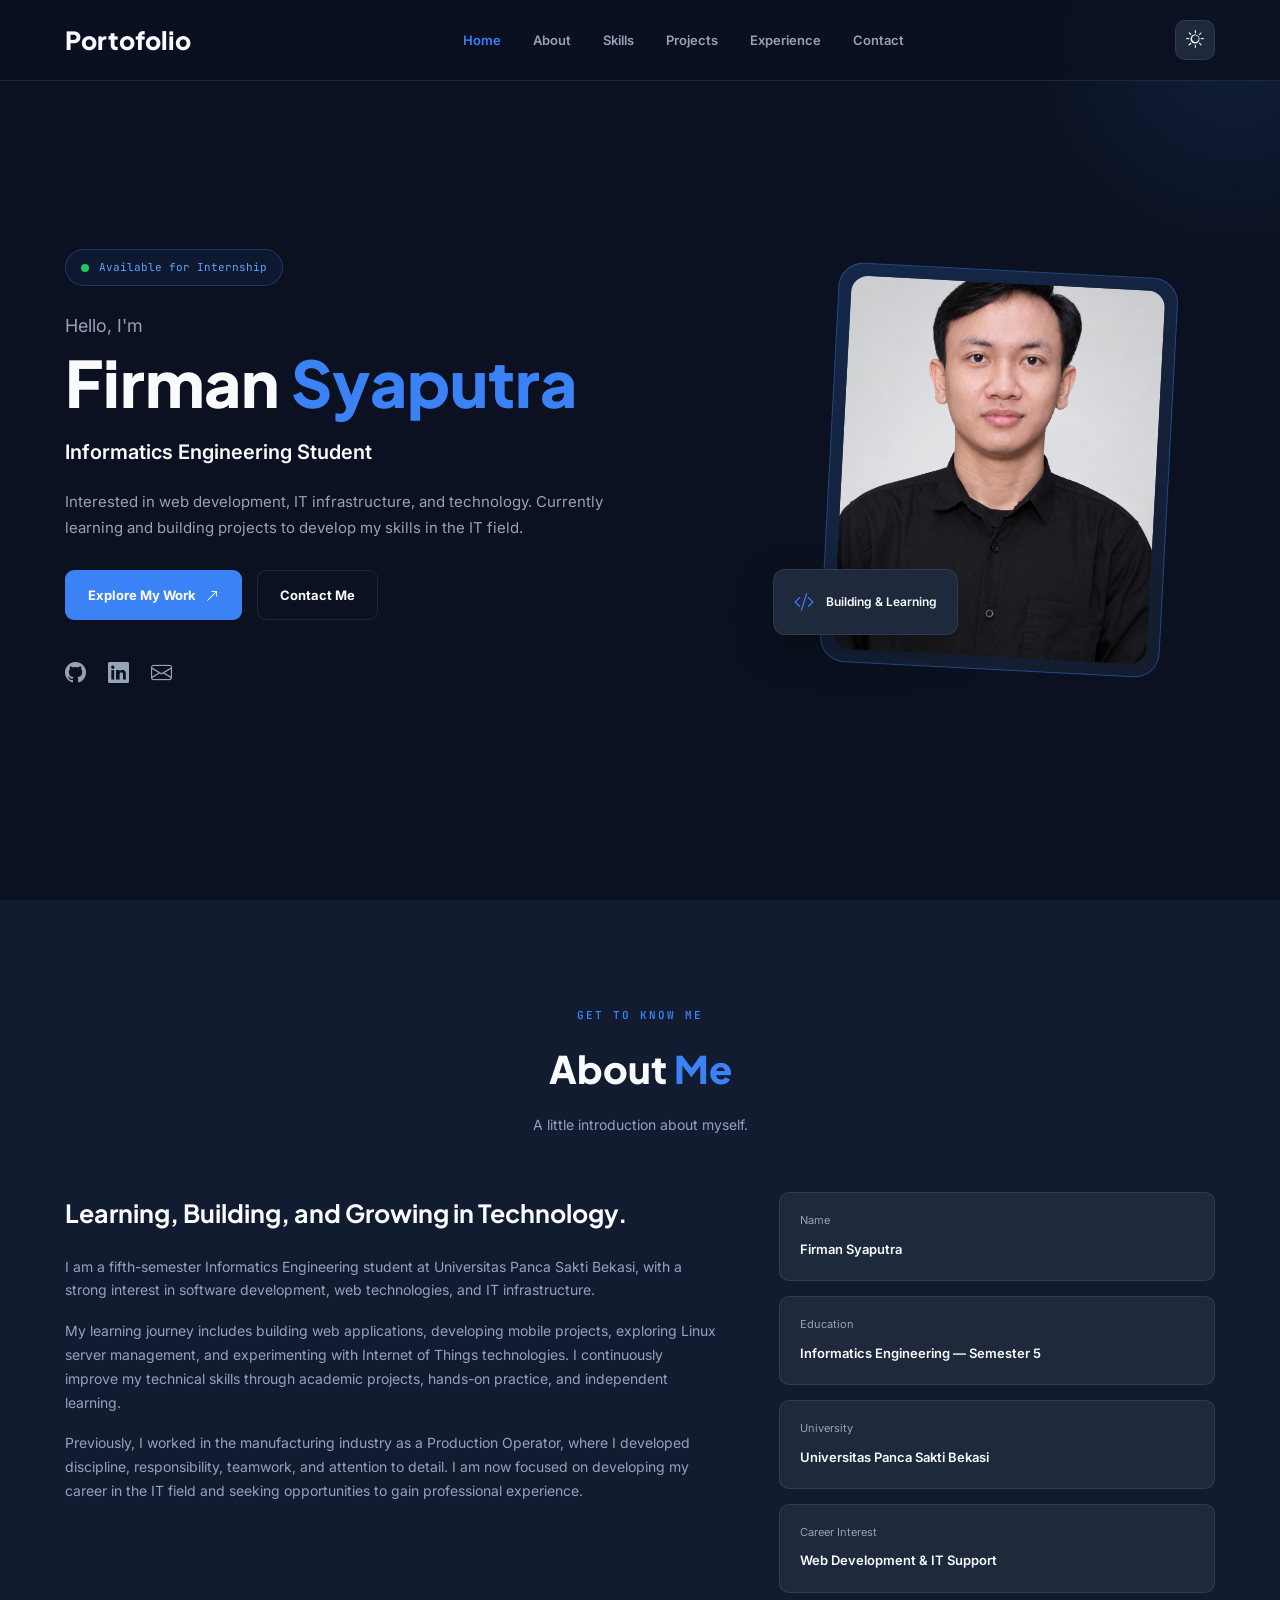
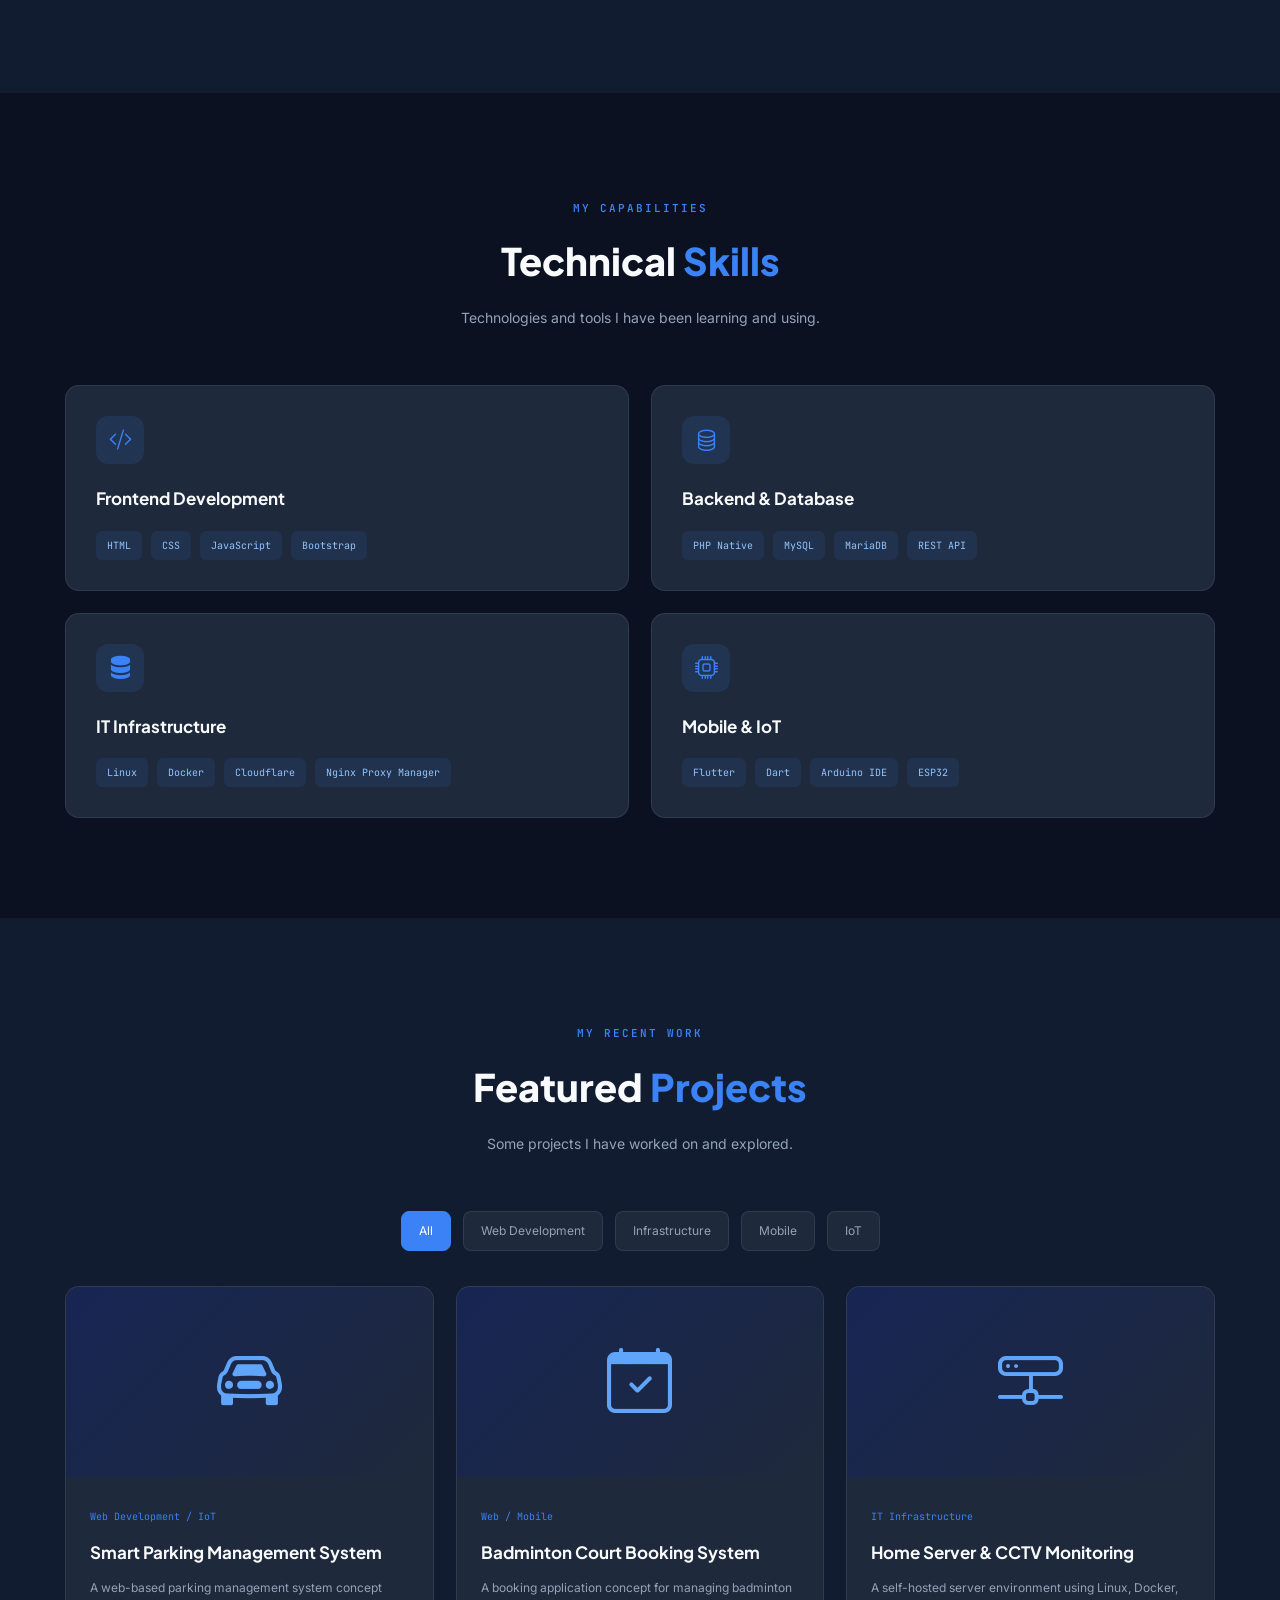
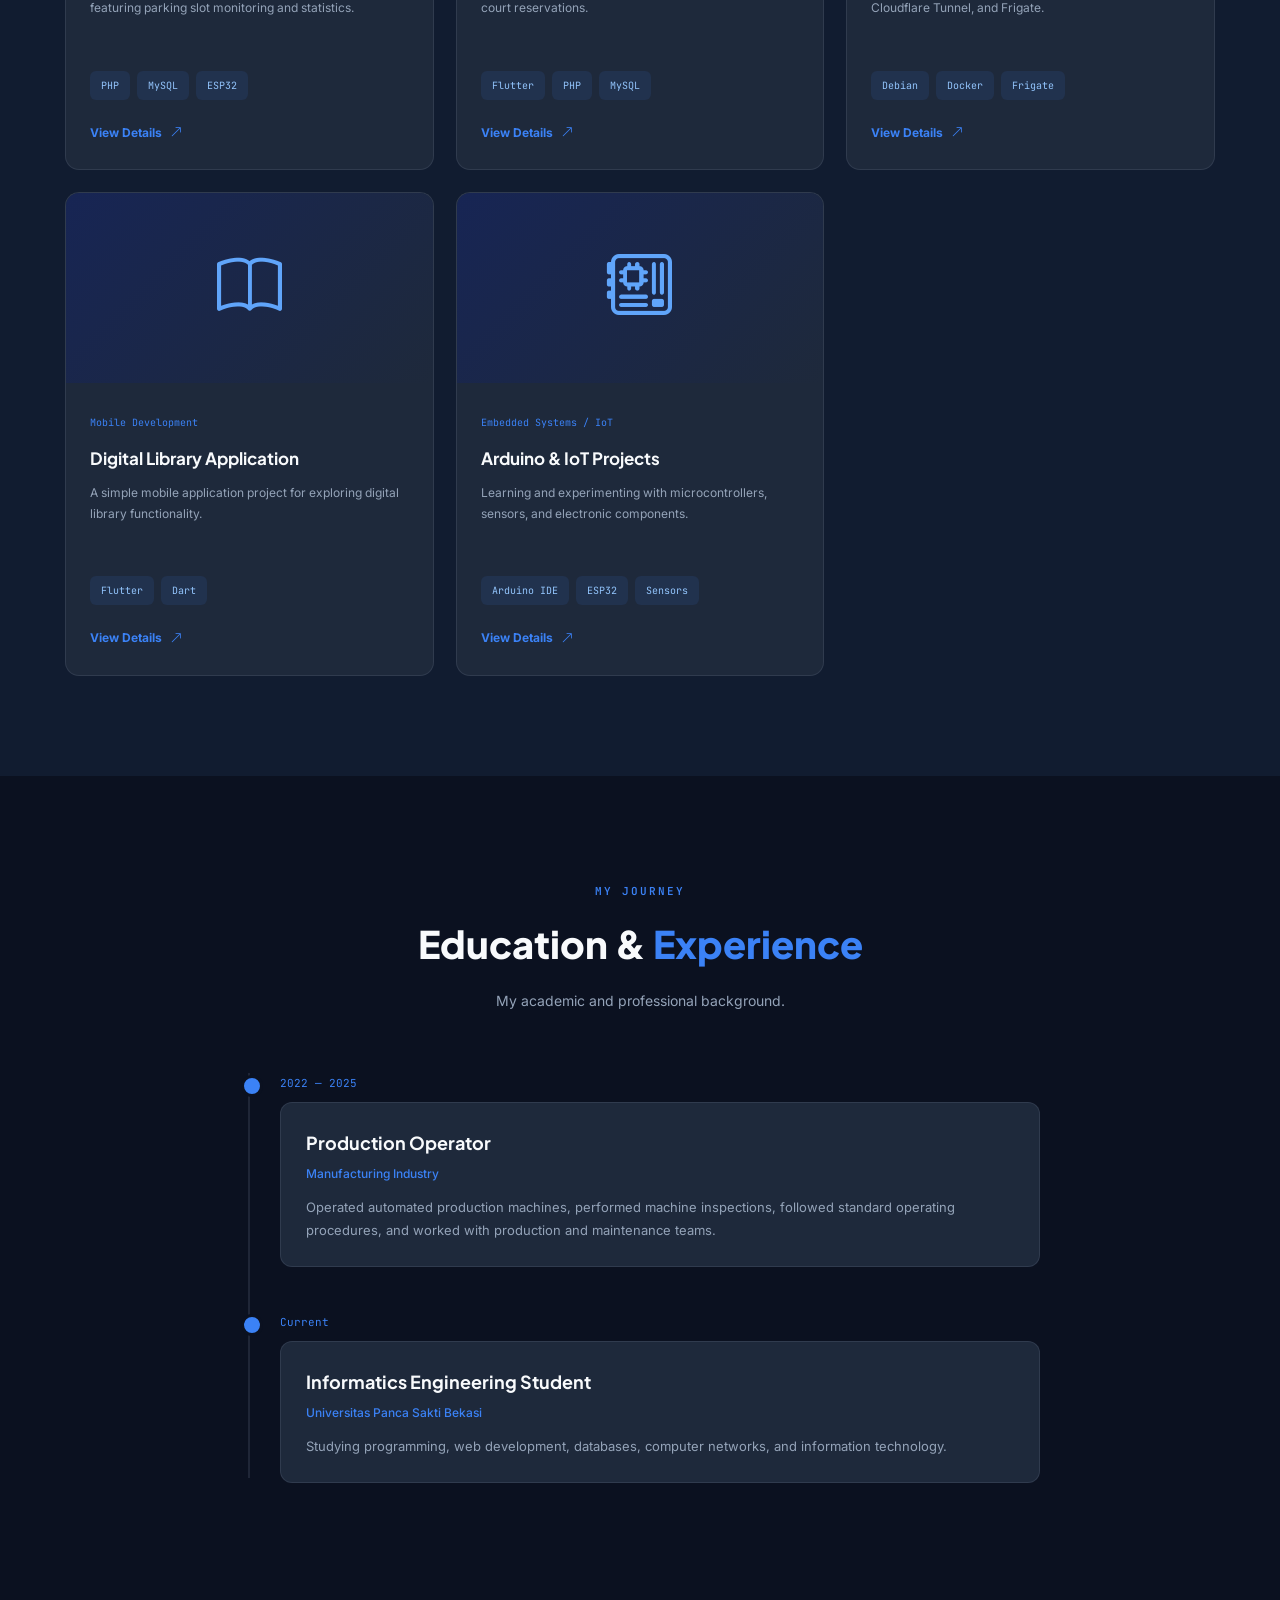
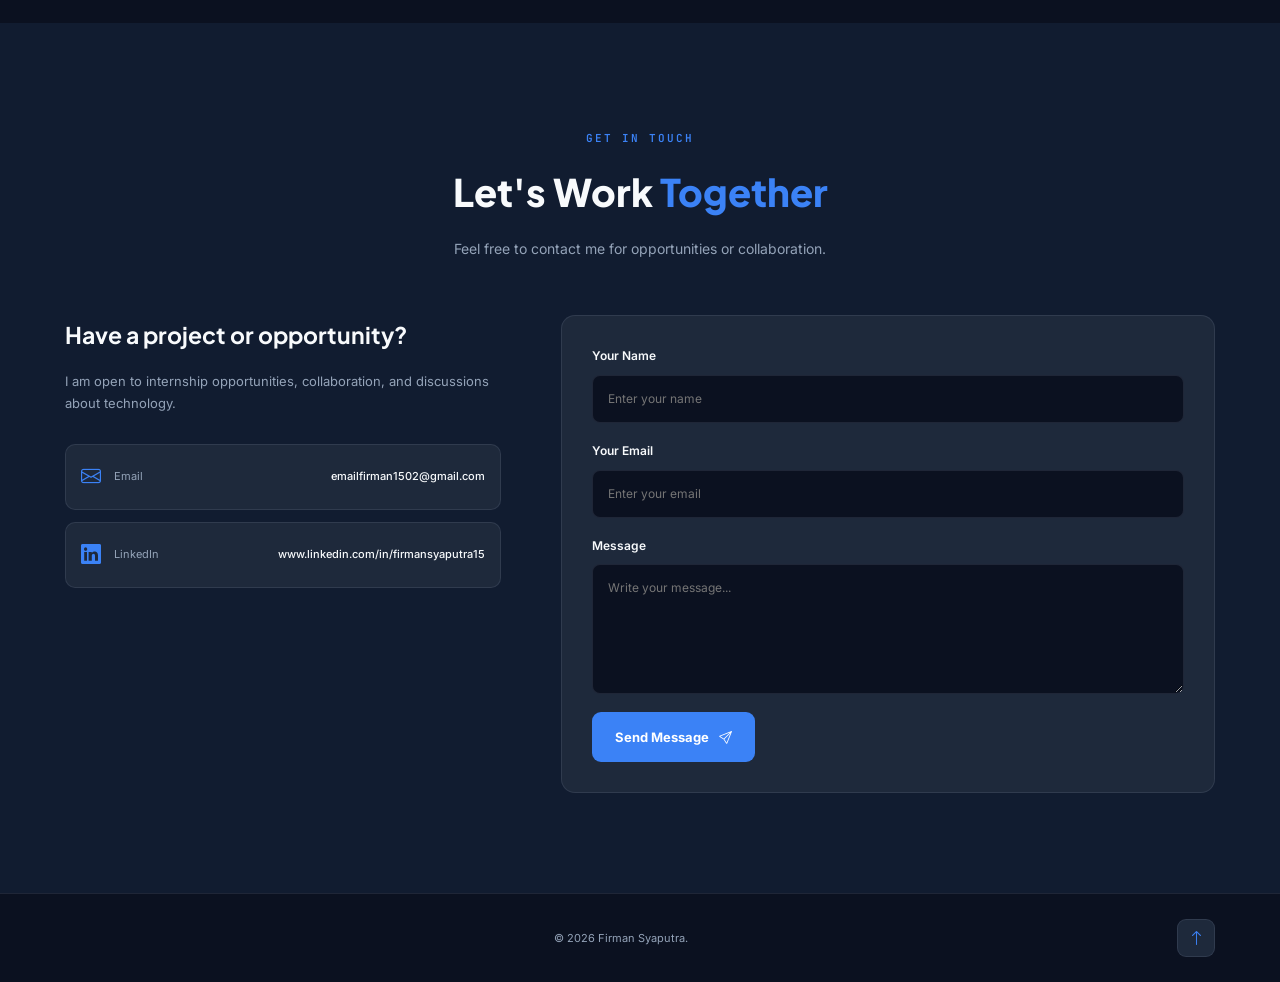
==== index.html @ 0a27aeb8 "Initial commit: Personal portfolio website" ====
<!DOCTYPE html>
<html lang="en">
<head>
    <meta charset="UTF-8">
    <meta name="viewport" content="width=device-width, initial-scale=1.0">

    <meta name="description" content="Firman Syaputra - Informatics Engineering Student and aspiring Web Developer.">
    <meta name="author" content="Firman Syaputra">

    <title>Firman Syaputra | Developer Portfolio</title>

    <!-- Google Fonts -->
    <link rel="preconnect" href="https://fonts.googleapis.com">
    <link rel="preconnect" href="https://fonts.gstatic.com" crossorigin>

    <link href="https://fonts.googleapis.com/css2?family=Inter:wght@400;500;600;700&family=JetBrains+Mono:wght@400;500;600&family=Plus+Jakarta+Sans:wght@400;500;600;700;800&display=swap" rel="stylesheet">

    <!-- Bootstrap Icons -->
    <link rel="stylesheet" href="https://cdn.jsdelivr.net/npm/bootstrap-icons@1.11.3/font/bootstrap-icons.min.css">

    <!-- Main CSS -->
    <link rel="stylesheet" href="assets/css/style.css">
</head>

<body>

    <!-- ================= NAVBAR ================= -->
    <header class="header">
        <nav class="navbar container">
            <a href="#home" class="logo">Portofolio</a>

            <ul class="nav-menu">
                <li><a href="#home" class="nav-link active">Home</a></li>
                <li><a href="#about" class="nav-link">About</a></li>
                <li><a href="#skills" class="nav-link">Skills</a></li>
                <li><a href="#projects" class="nav-link">Projects</a></li>
                <li><a href="#experience" class="nav-link">Experience</a></li>
                <li><a href="#contact" class="nav-link">Contact</a></li>
            </ul>

            <div class="nav-actions">
                <button class="theme-toggle" id="theme-toggle" aria-label="Toggle theme">
                    <i class="bi bi-sun"></i>
                </button>

                <button class="menu-toggle" id="menu-toggle" aria-label="Toggle navigation">
                    <i class="bi bi-list"></i>
                </button>
            </div>
        </nav>
    </header>


    <main>

        <!-- ================= HERO ================= -->
        <section class="hero section" id="home">
            <div class="container hero-container">

                <div class="hero-content">
                    <span class="section-tag">
                        <span class="status-dot"></span>
                        Available for Internship
                    </span>

                    <p class="hero-greeting">Hello, I'm</p>

                    <h1>
                        Firman <span>Syaputra</span>
                    </h1>

                    <h2>
                        Informatics Engineering Student
                    </h2>

                    <p class="hero-description">
                        Interested in web development, IT infrastructure,
                        and technology. Currently learning and building
                        projects to develop my skills in the IT field.
                    </p>

                    <div class="hero-buttons">
                        <a href="#projects" class="btn btn-primary">
                            Explore My Work
                            <i class="bi bi-arrow-up-right"></i>
                        </a>

                        <a href="#contact" class="btn btn-outline">
                            Contact Me
                        </a>
                    </div>

                    <div class="hero-socials">
                        <a href="#" aria-label="GitHub">
                            <i class="bi bi-github"></i>
                        </a>

                        <a href="#" aria-label="LinkedIn">
                            <i class="bi bi-linkedin"></i>
                        </a>

                        <a href="#" aria-label="Email">
                            <i class="bi bi-envelope"></i>
                        </a>
                    </div>
                </div>

                <div class="hero-visual">
                    <div class="profile-frame">
                        <img
                        src="assets/images/profile.jpg"
                        alt="Firman Syaputra"
                        class="profile-photo"
                        >
                    </div>

                    <div class="floating-card">
                        <i class="bi bi-code-slash"></i>
                        <span>Building & Learning</span>
                    </div>
                </div>

            </div>
        </section>



        <!-- ================= ABOUT ================= -->
            <section class="about section" id="about">
                <div class="container">

                    <div class="section-heading">
                        <span class="section-label">GET TO KNOW ME</span>
                        <h2>About <span>Me</span></h2>
                        <p>A little introduction about myself.</p>
                    </div>

                    <div class="about-content">
                        <div class="about-text">
                            <h3>Learning, Building, and Growing in Technology.</h3>

                            <p>
                                I am a fifth-semester Informatics Engineering student
                                at Universitas Panca Sakti Bekasi, with a strong interest
                                in software development, web technologies, and IT infrastructure.
                            </p>

                            <p>
                                My learning journey includes building web applications,
                                developing mobile projects, exploring Linux server management,
                                and experimenting with Internet of Things technologies.
                                I continuously improve my technical skills through academic
                                projects, hands-on practice, and independent learning.
                            </p>

                            <p>
                                Previously, I worked in the manufacturing industry as a
                                Production Operator, where I developed discipline,
                                responsibility, teamwork, and attention to detail.
                                I am now focused on developing my career in the IT field
                                and seeking opportunities to gain professional experience.
                            </p>
                        </div>

                        <div class="about-info">
                            <div class="info-item">
                                <span>Name</span>
                                <strong>Firman Syaputra</strong>
                            </div>

                            <div class="info-item">
                                <span>Education</span>
                                <strong>Informatics Engineering — Semester 5</strong>
                            </div>

                            <div class="info-item">
                                <span>University</span>
                                <strong>Universitas Panca Sakti Bekasi</strong>
                            </div>

                            <div class="info-item">
                                <span>Career Interest</span>
                                <strong>Web Development & IT Support</strong>
                            </div>
                        </div>
                    </div>

                </div>
            </section>



        <!-- ================= SKILLS ================= -->
        <section class="skills section" id="skills">
            <div class="container">

                <div class="section-heading">
                    <span class="section-label">MY CAPABILITIES</span>
                    <h2>Technical <span>Skills</span></h2>
                    <p>Technologies and tools I have been learning and using.</p>
                </div>

                <div class="skills-grid">

                    <div class="skill-card">
                        <i class="bi bi-code-slash"></i>
                        <h3>Frontend Development</h3>
                        <div class="skill-tags">
                            <span>HTML</span>
                            <span>CSS</span>
                            <span>JavaScript</span>
                            <span>Bootstrap</span>
                        </div>
                    </div>

                    <div class="skill-card">
                        <i class="bi bi-database"></i>
                        <h3>Backend & Database</h3>
                        <div class="skill-tags">
                            <span>PHP Native</span>
                            <span>MySQL</span>
                            <span>MariaDB</span>
                            <span>REST API</span>
                        </div>
                    </div>

                    <div class="skill-card">
                        <i class="bi bi-server"></i>
                        <h3>IT Infrastructure</h3>
                        <div class="skill-tags">
                            <span>Linux</span>
                            <span>Docker</span>
                            <span>Cloudflare</span>
                            <span>Nginx Proxy Manager</span>
                        </div>
                    </div>

                    <div class="skill-card">
                        <i class="bi bi-cpu"></i>
                        <h3>Mobile & IoT</h3>
                        <div class="skill-tags">
                            <span>Flutter</span>
                            <span>Dart</span>
                            <span>Arduino IDE</span>
                            <span>ESP32</span>
                        </div>
                    </div>

                </div>
            </div>
        </section>


        <!-- ================= PROJECTS ================= -->
        <section class="projects section" id="projects">
            <div class="container">

                <div class="section-heading">
                    <span class="section-label">MY RECENT WORK</span>
                    <h2>Featured <span>Projects</span></h2>
                    <p>Some projects I have worked on and explored.</p>
                </div>

                <div class="project-filters">
                    <button class="filter-btn active" data-filter="all">All</button>
                    <button class="filter-btn" data-filter="web">Web Development</button>
                    <button class="filter-btn" data-filter="infrastructure">Infrastructure</button>
                    <button class="filter-btn" data-filter="mobile">Mobile</button>
                    <button class="filter-btn" data-filter="iot">IoT</button>
                </div>

                <div class="projects-grid">

                    <article class="project-card" data-category="web iot">
                        <div class="project-image">
                            <i class="bi bi-car-front"></i>
                        </div>
                        <div class="project-content">
                            <span class="project-category">Web Development / IoT</span>
                            <h3>Smart Parking Management System</h3>
                            <p>
                                A web-based parking management system concept
                                featuring parking slot monitoring and statistics.
                            </p>
                            <div class="project-tags">
                                <span>PHP</span>
                                <span>MySQL</span>
                                <span>ESP32</span>
                            </div>
                            <a href="projects/smart-parking.html" class="project-link">
                                View Details <i class="bi bi-arrow-up-right"></i>
                            </a>
                        </div>
                    </article>

                    <article class="project-card" data-category="web mobile">
                        <div class="project-image">
                            <i class="bi bi-calendar-check"></i>
                        </div>
                        <div class="project-content">
                            <span class="project-category">Web / Mobile</span>
                            <h3>Badminton Court Booking System</h3>
                            <p>
                                A booking application concept for managing
                                badminton court reservations.
                            </p>
                            <div class="project-tags">
                                <span>Flutter</span>
                                <span>PHP</span>
                                <span>MySQL</span>
                            </div>
                            <a href="projects/badminton-booking.html" class="project-link">
                                View Details <i class="bi bi-arrow-up-right"></i>
                            </a>
                        </div>
                    </article>

                    <article class="project-card" data-category="infrastructure">
                        <div class="project-image">
                            <i class="bi bi-hdd-network"></i>
                        </div>
                        <div class="project-content">
                            <span class="project-category">IT Infrastructure</span>
                            <h3>Home Server & CCTV Monitoring</h3>
                            <p>
                                A self-hosted server environment using Linux,
                                Docker, Cloudflare Tunnel, and Frigate.
                            </p>
                            <div class="project-tags">
                                <span>Debian</span>
                                <span>Docker</span>
                                <span>Frigate</span>
                            </div>
                            <a href="projects/home-server.html" class="project-link">
                                View Details <i class="bi bi-arrow-up-right"></i>
                            </a>
                        </div>
                    </article>

                    <article class="project-card" data-category="mobile">
                        <div class="project-image">
                            <i class="bi bi-book"></i>
                        </div>
                        <div class="project-content">
                            <span class="project-category">Mobile Development</span>
                            <h3>Digital Library Application</h3>
                            <p>
                                A simple mobile application project for
                                exploring digital library functionality.
                            </p>
                            <div class="project-tags">
                                <span>Flutter</span>
                                <span>Dart</span>
                            </div>
                            <a href="projects/digital-library.html" class="project-link">
                                View Details <i class="bi bi-arrow-up-right"></i>
                            </a>
                        </div>
                    </article>

                    <article class="project-card" data-category="iot">
                        <div class="project-image">
                            <i class="bi bi-motherboard"></i>
                        </div>
                        <div class="project-content">
                            <span class="project-category">Embedded Systems / IoT</span>
                            <h3>Arduino & IoT Projects</h3>
                            <p>
                                Learning and experimenting with microcontrollers,
                                sensors, and electronic components.
                            </p>
                            <div class="project-tags">
                                <span>Arduino IDE</span>
                                <span>ESP32</span>
                                <span>Sensors</span>
                            </div>
                            <a href="projects/arduino-iot.html" class="project-link">
                                View Details <i class="bi bi-arrow-up-right"></i>
                            </a>
                        </div>
                    </article>

                </div>
            </div>
        </section>


        <!-- ================= EXPERIENCE ================= -->
        <section class="experience section" id="experience">
            <div class="container">

                <div class="section-heading">
                    <span class="section-label">MY JOURNEY</span>
                    <h2>Education & <span>Experience</span></h2>
                    <p>My academic and professional background.</p>
                </div>

                <div class="timeline">

                    <div class="timeline-item">
                        <span class="timeline-date">2022 — 2025</span>
                        <div class="timeline-content">
                            <h3>Production Operator</h3>
                            <h4>Manufacturing Industry</h4>
                            <p>
                                Operated automated production machines,
                                performed machine inspections, followed
                                standard operating procedures, and worked
                                with production and maintenance teams.
                            </p>
                        </div>
                    </div>

                    <div class="timeline-item">
                        <span class="timeline-date">Current</span>
                        <div class="timeline-content">
                            <h3>Informatics Engineering Student</h3>
                            <h4>Universitas Panca Sakti Bekasi</h4>
                            <p>
                                Studying programming, web development,
                                databases, computer networks, and
                                information technology.
                            </p>
                        </div>
                    </div>

                </div>
            </div>
        </section>


        <!-- ================= CONTACT ================= -->
        <section class="contact section" id="contact">
            <div class="container">

                <div class="section-heading">
                    <span class="section-label">GET IN TOUCH</span>
                    <h2>Let's Work <span>Together</span></h2>
                    <p>Feel free to contact me for opportunities or collaboration.</p>
                </div>

                <div class="contact-content">

                    <div class="contact-info">
                        <h3>Have a project or opportunity?</h3>
                        <p>
                            I am open to internship opportunities,
                            collaboration, and discussions about technology.
                        </p>

                        <div class="contact-item">
                            <i class="bi bi-envelope"></i>
                            <span>Email</span>
                            <strong>emailfirman1502@gmail.com</strong>
                        </div>

                        <div class="contact-item">
                            <i class="bi bi-linkedin"></i>
                            <span>LinkedIn</span>
                            <strong>www.linkedin.com/in/firmansyaputra15</strong>
                        </div>
                    </div>

                    <form class="contact-form" id="contact-form">
                        <div class="form-group">
                            <label for="name">Your Name</label>
                            <input type="text" id="name" name="name"
                                placeholder="Enter your name" required>
                        </div>

                        <div class="form-group">
                            <label for="email">Your Email</label>
                            <input type="email" id="email" name="email"
                                placeholder="Enter your email" required>
                        </div>

                        <div class="form-group">
                            <label for="message">Message</label>
                            <textarea id="message" name="message" rows="5"
                                placeholder="Write your message..." required></textarea>
                        </div>

                        <button type="submit" class="btn btn-primary">
                            Send Message <i class="bi bi-send"></i>
                        </button>
                    </form>

                </div>
            </div>
        </section>

    </main>


    <!-- ================= FOOTER ================= -->
    <footer class="footer">
        <div class="container footer-content">
            <a href="#home" class="logo"></a>

            <p>
                &copy; 2026 Firman Syaputra.
            </p>

            <a href="#home" class="back-to-top" aria-label="Back to top">
                <i class="bi bi-arrow-up"></i>
            </a>
        </div>
    </footer>


    <!-- Main JavaScript -->
    <script src="assets/js/script.js"></script>

</body>
</html>
---- assets/css/style.css ----
/* ================================
   1. GOOGLE FONT & ROOT VARIABLES
================================ */

:root {
    --bg-primary: #0B1120;
    --bg-secondary: #111C30;
    --bg-card: #1E293B;

    --accent: #3B82F6;
    --accent-hover: #2563EB;

    --text-primary: #F8FAFC;
    --text-secondary: #94A3B8;

    --border-color: rgba(148, 163, 184, 0.15);

    --font-heading: 'Plus Jakarta Sans', sans-serif;
    --font-body: 'Inter', sans-serif;
    --font-code: 'JetBrains Mono', monospace;

    --container-width: 1150px;
    --transition: 0.3s ease;
}

/* ================================
   2. RESET & GLOBAL
================================ */

* {
    margin: 0;
    padding: 0;
    box-sizing: border-box;
}

html {
    scroll-behavior: smooth;
    scroll-padding-top: 90px;
}

body {
    font-family: var(--font-body);
    background: var(--bg-primary);
    color: var(--text-primary);
    line-height: 1.7;
    overflow-x: hidden;
}

a {
    color: inherit;
    text-decoration: none;
}

button,
input,
textarea {
    font: inherit;
}

button {
    cursor: pointer;
}

ul {
    list-style: none;
}

.container {
    width: min(90%, var(--container-width));
    margin-inline: auto;
}

.section {
    padding: 100px 0;
}

/* ================================
   3. NAVBAR
================================ */

.header {
    position: fixed;
    top: 0;
    left: 0;
    width: 100%;
    z-index: 1000;
    background: rgba(11, 17, 32, 0.85);
    backdrop-filter: blur(16px);
    border-bottom: 1px solid var(--border-color);
}

.navbar {
    min-height: 80px;
    display: flex;
    align-items: center;
    justify-content: space-between;
}

.logo {
    font-family: var(--font-heading);
    font-size: 25px;
    font-weight: 800;
}

.logo span {
    color: var(--accent);
}

.nav-menu {
    display: flex;
    align-items: center;
    gap: 32px;
}

.nav-link {
    font-size: 13px;
    font-weight: 600;
    color: var(--text-secondary);
    transition: var(--transition);
}

.nav-link:hover,
.nav-link.active {
    color: var(--accent);
}

.nav-actions {
    display: flex;
    align-items: center;
    gap: 15px;
}

.theme-toggle,
.menu-toggle {
    width: 40px;
    height: 40px;
    border: 1px solid var(--border-color);
    border-radius: 10px;
    background: var(--bg-card);
    color: var(--text-primary);
    font-size: 18px;
    transition: var(--transition);
}

.theme-toggle:hover,
.menu-toggle:hover {
    color: var(--accent);
    border-color: var(--accent);
}

.menu-toggle {
    display: none;
}

/* ================================
   4. HERO SECTION
================================ */

.hero {
    min-height: 100vh;
    display: flex;
    align-items: center;
    padding-top: 140px;
}

.hero-container {
    display: grid;
    grid-template-columns: 1.2fr 0.8fr;
    align-items: center;
    gap: 70px;
}

.section-tag {
    display: inline-flex;
    align-items: center;
    gap: 10px;
    padding: 8px 15px;
    border: 1px solid rgba(59, 130, 246, 0.3);
    border-radius: 30px;
    background: rgba(59, 130, 246, 0.08);
    color: #60A5FA;
    font-family: var(--font-code);
    font-size: 11px;
    margin-bottom: 25px;
}

.status-dot {
    width: 8px;
    height: 8px;
    background: #22C55E;
    border-radius: 50%;
}

.hero-greeting {
    color: var(--text-secondary);
    font-size: 18px;
    margin-bottom: 5px;
}

.hero h1 {
    font-family: var(--font-heading);
    font-size: clamp(42px, 5vw, 65px);
    line-height: 1.15;
    font-weight: 800;
    margin-bottom: 15px;
}

.hero h1 span,
.section-heading h2 span {
    color: var(--accent);
}

.hero h2 {
    font-size: 20px;
    font-weight: 600;
    margin-bottom: 20px;
}

.hero-description {
    max-width: 550px;
    color: var(--text-secondary);
    font-size: 15px;
    margin-bottom: 30px;
}

.hero-buttons {
    display: flex;
    gap: 15px;
    flex-wrap: wrap;
}

.btn {
    display: inline-flex;
    align-items: center;
    justify-content: center;
    gap: 10px;
    padding: 13px 22px;
    border-radius: 9px;
    font-size: 13px;
    font-weight: 700;
    border: 1px solid transparent;
    transition: var(--transition);
}

.btn-primary {
    background: var(--accent);
    color: white;
}

.btn-primary:hover {
    background: var(--accent-hover);
    transform: translateY(-3px);
}

.btn-outline {
    border-color: var(--border-color);
    color: var(--text-primary);
}

.btn-outline:hover {
    border-color: var(--accent);
    color: var(--accent);
}

.hero-socials {
    display: flex;
    gap: 22px;
    margin-top: 35px;
}

.hero-socials a {
    font-size: 21px;
    color: var(--text-secondary);
    transition: var(--transition);
}

.hero-socials a:hover {
    color: var(--accent);
    transform: translateY(-3px);
}

/* ================================
   5. HERO PROFILE VISUAL
================================ */

.hero-visual {
    position: relative;
    display: flex;
    justify-content: center;
    align-items: center;
}

.profile-frame {
    width: 340px;
    height: 400px;
    padding: 12px;
    border: 1px solid rgba(59, 130, 246, 0.4);
    border-radius: 25px;
    background: linear-gradient(
        145deg,
        rgba(59, 130, 246, 0.2),
        rgba(30, 41, 59, 0.5)
    );
    transform: rotate(3deg);
}

/* Profile Photo */
.profile-photo {
    width: 100%;
    height: 100%;
    object-fit: cover;
    object-position: center;
    border-radius: 17px;
    display: block;
}

.profile-placeholder {
    width: 100%;
    height: 100%;
    display: flex;
    flex-direction: column;
    justify-content: center;
    align-items: center;
    gap: 15px;
    background: var(--bg-card);
    border-radius: 17px;
    color: var(--text-secondary);
}

.profile-placeholder i {
    font-size: 90px;
    color: var(--accent);
}

.profile-placeholder span {
    font-family: var(--font-code);
    font-size: 12px;
}

.floating-card {
    position: absolute;
    bottom: 35px;
    left: -10px;
    display: flex;
    align-items: center;
    gap: 12px;
    padding: 15px 20px;
    background: var(--bg-card);
    border: 1px solid var(--border-color);
    border-radius: 12px;
    box-shadow: 0 15px 40px rgba(0, 0, 0, 0.3);
    font-size: 12px;
    font-weight: 600;
}

.floating-card i {
    color: var(--accent);
    font-size: 20px;
}

/* ================================
   6. SECTION HEADING
================================ */

.section-heading {
    text-align: center;
    margin-bottom: 55px;
}

.section-label {
    display: inline-block;
    color: var(--accent);
    font-family: var(--font-code);
    font-size: 11px;
    font-weight: 600;
    letter-spacing: 2px;
    margin-bottom: 12px;
}

.section-heading h2 {
    font-family: var(--font-heading);
    font-size: 38px;
    font-weight: 800;
    margin-bottom: 12px;
}

.section-heading p {
    color: var(--text-secondary);
    font-size: 14px;
}

/* ================================
   7. ABOUT SECTION
================================ */

.about {
    background: var(--bg-secondary);
}

.about-content {
    display: grid;
    grid-template-columns: 1.2fr 0.8fr;
    gap: 60px;
    align-items: start;
}

.about-text h3 {
    font-family: var(--font-heading);
    font-size: 25px;
    margin-bottom: 20px;
}

.about-text p {
    color: var(--text-secondary);
    font-size: 14px;
    margin-bottom: 17px;
}

.about-info {
    display: grid;
    gap: 15px;
}

.info-item {
    padding: 18px 20px;
    background: var(--bg-card);
    border: 1px solid var(--border-color);
    border-radius: 10px;
}

.info-item span {
    display: block;
    color: var(--text-secondary);
    font-size: 11px;
    margin-bottom: 5px;
}

.info-item strong {
    font-size: 13px;
    font-weight: 600;
}

/* ================================
   8. SKILLS SECTION
================================ */

.skills-grid {
    display: grid;
    grid-template-columns: repeat(2, 1fr);
    gap: 22px;
}

.skill-card {
    padding: 30px;
    background: var(--bg-card);
    border: 1px solid var(--border-color);
    border-radius: 14px;
    transition: var(--transition);
}

.skill-card:hover {
    transform: translateY(-6px);
    border-color: var(--accent);
}

.skill-card > i {
    display: inline-flex;
    align-items: center;
    justify-content: center;
    width: 48px;
    height: 48px;
    background: rgba(59, 130, 246, 0.12);
    color: var(--accent);
    border-radius: 12px;
    font-size: 23px;
    margin-bottom: 20px;
}

.skill-card h3 {
    font-family: var(--font-heading);
    font-size: 17px;
    margin-bottom: 18px;
}

.skill-tags {
    display: flex;
    flex-wrap: wrap;
    gap: 9px;
}

.skill-tags span,
.project-tags span {
    padding: 6px 11px;
    background: rgba(59, 130, 246, 0.1);
    color: #93C5FD;
    border-radius: 6px;
    font-family: var(--font-code);
    font-size: 10px;
}

/* ================================
   9. PROJECTS SECTION
================================ */

.projects {
    background: var(--bg-secondary);
}

.project-filters {
    display: flex;
    justify-content: center;
    flex-wrap: wrap;
    gap: 12px;
    margin-bottom: 35px;
}

.filter-btn {
    padding: 9px 17px;
    border: 1px solid var(--border-color);
    border-radius: 8px;
    background: var(--bg-card);
    color: var(--text-secondary);
    font-size: 12px;
    transition: var(--transition);
}

.filter-btn:hover,
.filter-btn.active {
    background: var(--accent);
    border-color: var(--accent);
    color: white;
}

.projects-grid {
    display: grid;
    grid-template-columns: repeat(3, 1fr);
    gap: 22px;
}

.project-card {
    overflow: hidden;
    background: var(--bg-card);
    border: 1px solid var(--border-color);
    border-radius: 14px;
    transition: var(--transition);
}

.project-card:hover {
    transform: translateY(-7px);
    border-color: var(--accent);
}

.project-image {
    height: 190px;
    display: flex;
    align-items: center;
    justify-content: center;
    background: linear-gradient(
        135deg,
        #172554,
        #1E293B
    );
}

.project-image i {
    font-size: 65px;
    color: #60A5FA;
}

.project-content {
    padding: 24px;
}

.project-category {
    color: var(--accent);
    font-family: var(--font-code);
    font-size: 10px;
}

.project-content h3 {
    font-family: var(--font-heading);
    font-size: 17px;
    line-height: 1.5;
    margin: 12px 0;
}

.project-content p {
    min-height: 75px;
    color: var(--text-secondary);
    font-size: 12px;
}

.project-tags {
    display: flex;
    flex-wrap: wrap;
    gap: 7px;
    margin: 18px 0;
}

.project-link {
    display: inline-flex;
    align-items: center;
    gap: 8px;
    color: var(--accent);
    font-size: 12px;
    font-weight: 700;
    transition: var(--transition);
}

.project-link:hover {
    gap: 13px;
}

/* ================================
   10. EXPERIENCE SECTION
================================ */

.timeline {
    max-width: 800px;
    margin: auto;
    position: relative;
}

.timeline::before {
    content: "";
    position: absolute;
    top: 5px;
    bottom: 5px;
    left: 8px;
    width: 2px;
    background: var(--border-color);
}

.timeline-item {
    position: relative;
    padding-left: 40px;
    margin-bottom: 40px;
}

.timeline-item::before {
    content: "";
    position: absolute;
    top: 7px;
    left: 1px;
    width: 16px;
    height: 16px;
    background: var(--accent);
    border: 3px solid var(--bg-primary);
    border-radius: 50%;
}

.timeline-date {
    display: inline-block;
    color: var(--accent);
    font-family: var(--font-code);
    font-size: 11px;
    margin-bottom: 10px;
}

.timeline-content {
    padding: 25px;
    background: var(--bg-card);
    border: 1px solid var(--border-color);
    border-radius: 12px;
}

.timeline-content h3 {
    font-family: var(--font-heading);
    font-size: 18px;
}

.timeline-content h4 {
    color: var(--accent);
    font-size: 12px;
    font-weight: 500;
    margin: 5px 0 12px;
}

.timeline-content p {
    color: var(--text-secondary);
    font-size: 13px;
}

/* ================================
   11. CONTACT SECTION
================================ */

.contact {
    background: var(--bg-secondary);
}

.contact-content {
    display: grid;
    grid-template-columns: 0.8fr 1.2fr;
    gap: 60px;
}

.contact-info h3 {
    font-family: var(--font-heading);
    font-size: 23px;
    margin-bottom: 15px;
}

.contact-info > p {
    color: var(--text-secondary);
    font-size: 13px;
    margin-bottom: 30px;
}

.contact-item {
    display: flex;
    align-items: center;
    gap: 13px;
    padding: 15px;
    margin-bottom: 12px;
    background: var(--bg-card);
    border: 1px solid var(--border-color);
    border-radius: 10px;
}

.contact-item i {
    color: var(--accent);
    font-size: 20px;
}

.contact-item span {
    color: var(--text-secondary);
    font-size: 11px;
}

.contact-item strong {
    margin-left: auto;
    font-size: 11px;
    font-weight: 500;
    text-align: right;
}

.contact-form {
    display: grid;
    gap: 18px;
    padding: 30px;
    background: var(--bg-card);
    border: 1px solid var(--border-color);
    border-radius: 14px;
}

.form-group {
    display: grid;
    gap: 8px;
}

.form-group label {
    font-size: 12px;
    font-weight: 600;
}

.form-group input,
.form-group textarea {
    width: 100%;
    padding: 13px 15px;
    background: var(--bg-primary);
    border: 1px solid var(--border-color);
    border-radius: 8px;
    outline: none;
    color: var(--text-primary);
    font-size: 12px;
    transition: var(--transition);
}

.form-group input:focus,
.form-group textarea:focus {
    border-color: var(--accent);
}

.form-group textarea {
    resize: vertical;
}

.contact-form .btn {
    width: fit-content;
}

/* ================================
   12. FOOTER
================================ */

.footer {
    padding: 25px 0;
    border-top: 1px solid var(--border-color);
}

.footer-content {
    display: flex;
    align-items: center;
    justify-content: space-between;
    gap: 20px;
}

.footer-content p {
    color: var(--text-secondary);
    font-size: 11px;
}

.back-to-top {
    display: flex;
    align-items: center;
    justify-content: center;
    width: 38px;
    height: 38px;
    background: var(--bg-card);
    border: 1px solid var(--border-color);
    border-radius: 9px;
    color: var(--accent);
    transition: var(--transition);
}

.back-to-top:hover {
    background: var(--accent);
    color: white;
}

/* ================================
   13. JAVASCRIPT INTERACTIONS
================================ */

.project-card.hidden {
    display: none;
}

.reveal {
    opacity: 0;
    transform: translateY(30px);
    transition: opacity 0.7s ease, transform 0.7s ease;
}

.reveal.visible {
    opacity: 1;
    transform: translateY(0);
}

/* Reduced motion accessibility */

@media (prefers-reduced-motion: reduce) {
    *,
    *::before,
    *::after {
        scroll-behavior: auto !important;
        transition-duration: 0.01ms !important;
        animation-duration: 0.01ms !important;
    }

    .reveal {
        opacity: 1;
        transform: none;
    }
}

/* ================================
   14. PROJECT DETAIL PAGE
================================ */

.project-detail {
    padding-top: 150px;
    min-height: 100vh;
}

.project-detail h1 {
    max-width: 800px;
    font-family: var(--font-heading);
    font-size: clamp(32px, 5vw, 52px);
    line-height: 1.2;
    margin: 15px 0;
}

.project-detail h1 span {
    color: var(--accent);
}

.detail-description {
    max-width: 750px;
    color: var(--text-secondary);
    font-size: 15px;
    margin-bottom: 35px;
}

.detail-image {
    min-height: 300px;
    display: flex;
    align-items: center;
    justify-content: center;
    background: linear-gradient(135deg, #172554, #1E293B);
    border: 1px solid var(--border-color);
    border-radius: 16px;
    margin-bottom: 35px;
}

.detail-image i {
    font-size: 100px;
    color: #60A5FA;
}

.detail-grid {
    display: grid;
    grid-template-columns: repeat(2, 1fr);
    gap: 20px;
    margin-bottom: 35px;
}

.detail-card {
    padding: 28px;
    background: var(--bg-card);
    border: 1px solid var(--border-color);
    border-radius: 13px;
}

.detail-card h2 {
    font-family: var(--font-heading);
    font-size: 17px;
    margin-bottom: 18px;
}

.detail-card h2 i {
    color: var(--accent);
    margin-right: 8px;
}

.detail-card p,
.detail-card li {
    color: var(--text-secondary);
    font-size: 13px;
    margin-bottom: 12px;
}

.detail-card ul {
    list-style: disc;
    padding-left: 20px;
}


/* =========================================
   15. RESPONSIVE & ANIMATION ENHANCEMENT
========================================= */

/* Background ambient glow */
body {
    position: relative;
}

body::before {
    content: "";
    position: fixed;
    top: -180px;
    right: -180px;
    width: 450px;
    height: 450px;
    background: radial-gradient(
        circle,
        rgba(59, 130, 246, 0.12),
        transparent 70%
    );
    pointer-events: none;
    z-index: -1;
}

/* Hero entrance animation */
.hero-content > * {
    animation: fadeSlideUp 0.8s ease both;
}

.hero-content > *:nth-child(2) {
    animation-delay: 0.1s;
}

.hero-content > *:nth-child(3) {
    animation-delay: 0.2s;
}

.hero-content > *:nth-child(4) {
    animation-delay: 0.3s;
}

.hero-content > *:nth-child(5) {
    animation-delay: 0.4s;
}

.hero-visual {
    animation: fadeScale 1s ease both;
}

@keyframes fadeSlideUp {
    from {
        opacity: 0;
        transform: translateY(30px);
    }

    to {
        opacity: 1;
        transform: translateY(0);
    }
}

@keyframes fadeScale {
    from {
        opacity: 0;
        transform: scale(0.9);
    }

    to {
        opacity: 1;
        transform: scale(1);
    }
}

/* Floating profile */
.profile-frame {
    animation: profileFloat 5s ease-in-out infinite;
}

@keyframes profileFloat {
    0%, 100% {
        transform: translateY(0) rotate(3deg);
    }

    50% {
        transform: translateY(-12px) rotate(3deg);
    }
}

/* Status indicator pulse */
.status-dot {
    animation: statusPulse 2s infinite;
}

@keyframes statusPulse {
    0%, 100% {
        box-shadow: 0 0 0 0 rgba(34, 197, 94, 0.5);
    }

    50% {
        box-shadow: 0 0 0 7px rgba(34, 197, 94, 0);
    }
}

/* Interactive cards */
.skill-card,
.project-card,
.info-item,
.timeline-content,
.detail-card {
    transition:
        transform 0.35s ease,
        border-color 0.35s ease,
        box-shadow 0.35s ease;
}

.skill-card:hover,
.project-card:hover,
.info-item:hover,
.timeline-content:hover,
.detail-card:hover {
    box-shadow: 0 15px 35px rgba(0, 0, 0, 0.2);
}

/* Image hover */
.project-image i {
    transition: transform 0.4s ease;
}

.project-card:hover .project-image i {
    transform: scale(1.2) rotate(-5deg);
}

/* Button interaction */
.btn:active,
.filter-btn:active,
.theme-toggle:active,
.menu-toggle:active {
    transform: scale(0.96);
}

/* Form interaction */
.form-group input:focus,
.form-group textarea:focus {
    box-shadow: 0 0 0 3px rgba(59, 130, 246, 0.12);
}

/* Navigation focus */
a:focus-visible,
button:focus-visible,
input:focus-visible,
textarea:focus-visible {
    outline: 2px solid var(--accent);
    outline-offset: 4px;
}

/* =========================================
   16. LIGHT THEME
========================================= */

body.light-theme {
    --bg-primary: #F8FAFC;
    --bg-secondary: #F1F5F9;
    --bg-card: #FFFFFF;

    --text-primary: #0F172A;
    --text-secondary: #64748B;

    --border-color: rgba(15, 23, 42, 0.12);
}

body.light-theme .header {
    background: rgba(248, 250, 252, 0.88);
}

body.light-theme .section-tag {
    color: #2563EB;
}

body.light-theme .skill-tags span,
body.light-theme .project-tags span {
    color: #1D4ED8;
}

body.light-theme .project-image,
body.light-theme .detail-image {
    background: linear-gradient(135deg, #DBEAFE, #EFF6FF);
}

body.light-theme .project-image i,
body.light-theme .detail-image i {
    color: #2563EB;
}

body.light-theme .floating-card {
    box-shadow: 0 15px 40px rgba(15, 23, 42, 0.1);
}

body.light-theme .form-group input,
body.light-theme .form-group textarea {
    background: #F8FAFC;
}

/* =========================================
   17. TABLET RESPONSIVE
========================================= */

@media (max-width: 1024px) {
    .hero-container {
        gap: 35px;
    }

    .profile-frame {
        width: 290px;
        height: 350px;
    }

    .about-content,
    .contact-content {
        gap: 35px;
    }

    .projects-grid {
        grid-template-columns: repeat(2, 1fr);
    }

    .section {
        padding: 85px 0;
    }
}

/* =========================================
   18. MOBILE RESPONSIVE
========================================= */

@media (max-width: 767px) {
    .section {
        padding: 70px 0;
    }

    .navbar {
        min-height: 70px;
    }

    .logo {
        font-size: 23px;
    }

    .menu-toggle {
        display: inline-flex;
        align-items: center;
        justify-content: center;
    }

    .nav-menu {
        position: absolute;
        top: 70px;
        left: 0;
        width: 100%;
        padding: 25px 5%;
        display: flex;
        flex-direction: column;
        align-items: flex-start;
        gap: 22px;
        background: var(--bg-secondary);
        border-bottom: 1px solid var(--border-color);

        opacity: 0;
        visibility: hidden;
        transform: translateY(-10px);
        transition: 0.3s ease;
    }

    .nav-menu.active {
        opacity: 1;
        visibility: visible;
        transform: translateY(0);
    }

    .nav-link {
        font-size: 14px;
    }

    .hero {
        min-height: auto;
        padding-top: 125px;
        padding-bottom: 70px;
    }

    .hero-container {
        grid-template-columns: 1fr;
        text-align: center;
        gap: 50px;
    }

    .hero-content {
        display: flex;
        flex-direction: column;
        align-items: center;
    }

    .hero h1 {
        font-size: clamp(36px, 10vw, 48px);
    }

    .hero h2 {
        font-size: 17px;
    }

    .hero-description {
        font-size: 13px;
    }

    .hero-buttons,
    .hero-socials {
        justify-content: center;
    }

    .profile-frame {
        width: min(75vw, 290px);
        height: 340px;
    }

    .floating-card {
        left: 0;
        bottom: 20px;
        padding: 12px 15px;
    }

    .section-heading {
        margin-bottom: 38px;
    }

    .section-heading h2 {
        font-size: 30px;
    }

    .about-content,
    .contact-content {
        grid-template-columns: 1fr;
        gap: 30px;
    }

    .about-text h3 {
        font-size: 21px;
    }

    .skills-grid,
    .projects-grid,
    .detail-grid {
        grid-template-columns: 1fr;
    }

    .skill-card {
        padding: 25px;
    }

    .project-image {
        height: 180px;
    }

    .project-content p {
        min-height: auto;
    }

    .project-filters {
        gap: 8px;
    }

    .filter-btn {
        padding: 8px 12px;
        font-size: 11px;
    }

    .contact-form {
        padding: 22px;
    }

    .contact-item {
        flex-wrap: wrap;
    }

    .footer-content {
        flex-direction: column;
        text-align: center;
    }

    .project-detail {
        padding-top: 115px;
    }

    .detail-image {
        min-height: 220px;
    }

    .detail-card {
        padding: 22px;
    }
}

/* =========================================
   19. SMALL MOBILE
========================================= */

@media (max-width: 380px) {
    .container {
        width: 92%;
    }

    .hero h1 {
        font-size: 34px;
    }

    .hero-buttons {
        flex-direction: column;
        width: 100%;
    }

    .hero-buttons .btn {
        width: 100%;
    }

    .profile-frame {
        height: 300px;
    }

    .floating-card {
        font-size: 10px;
    }

    .section-heading h2 {
        font-size: 26px;
    }
}

/* =========================================
   20. REDUCED MOTION
========================================= */

@media (prefers-reduced-motion: reduce) {
    .hero-content > *,
    .hero-visual,
    .profile-frame,
    .status-dot {
        animation: none !important;
    }
}
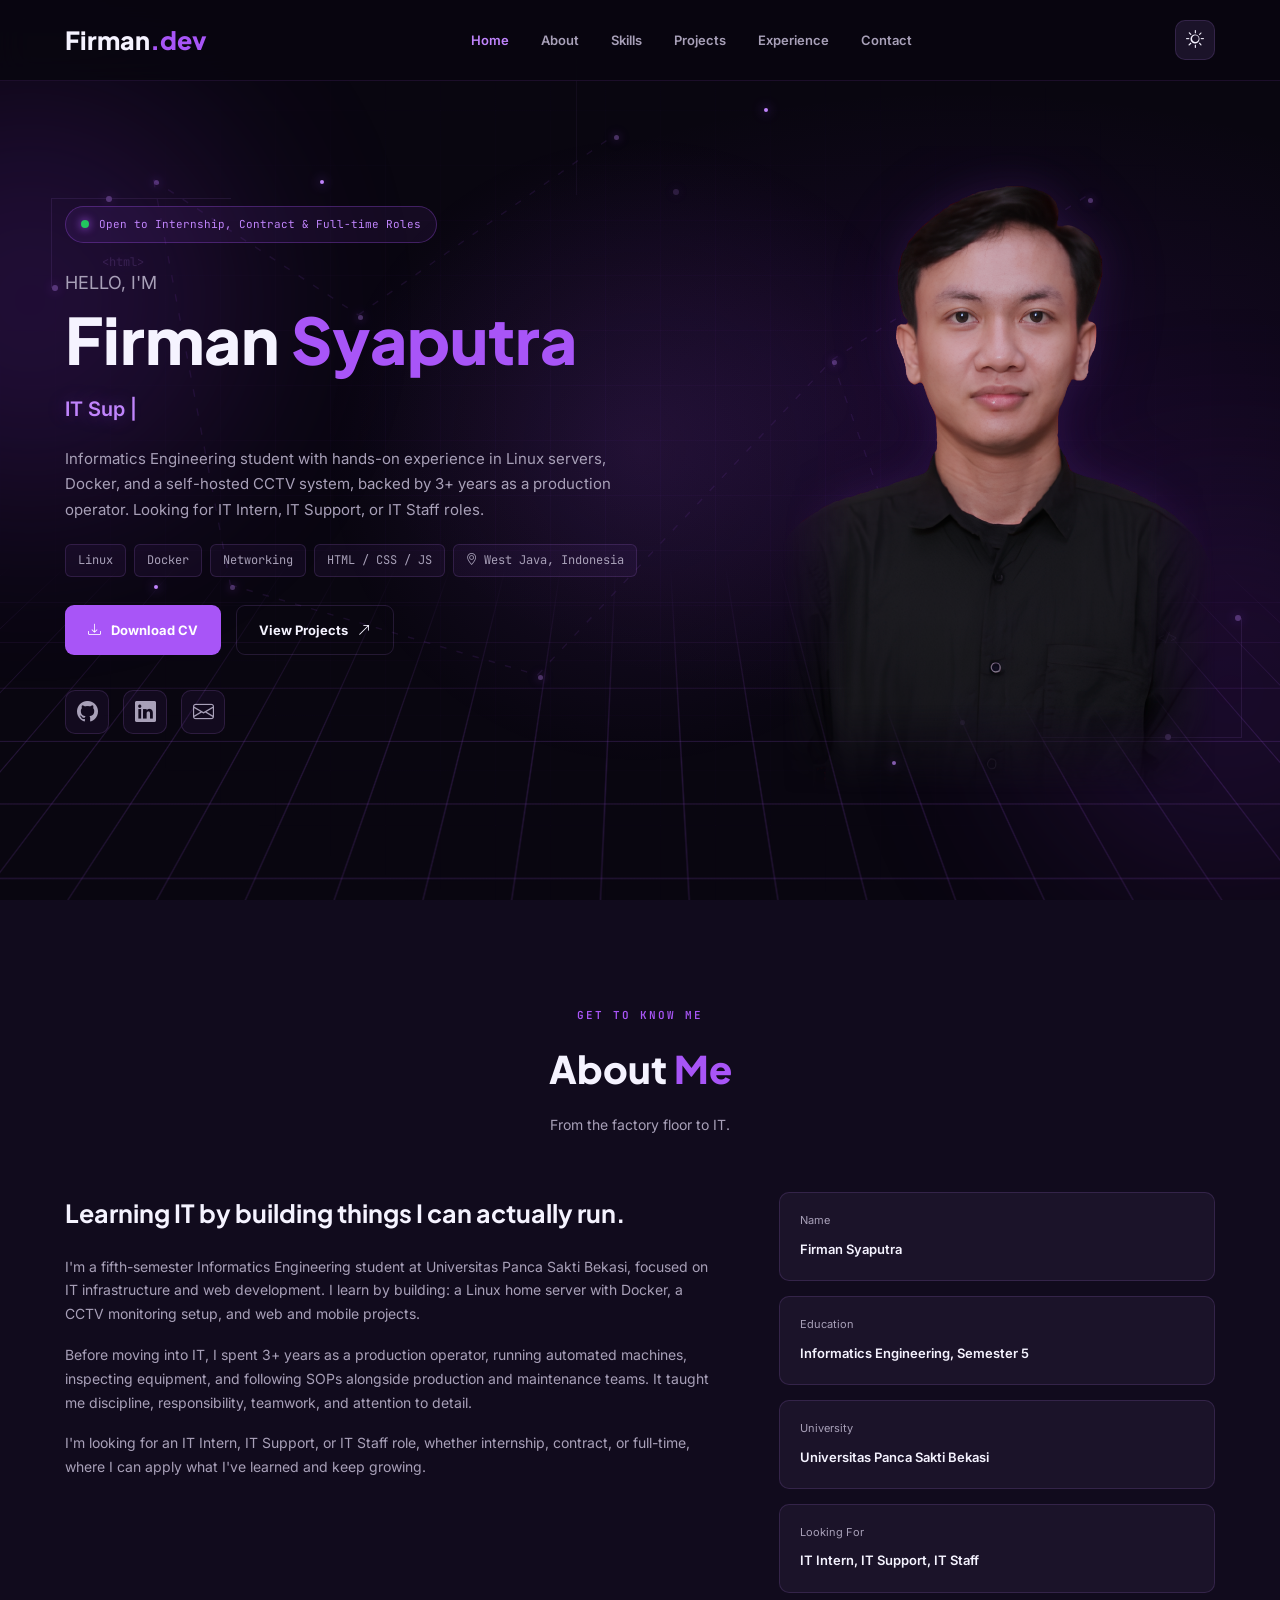
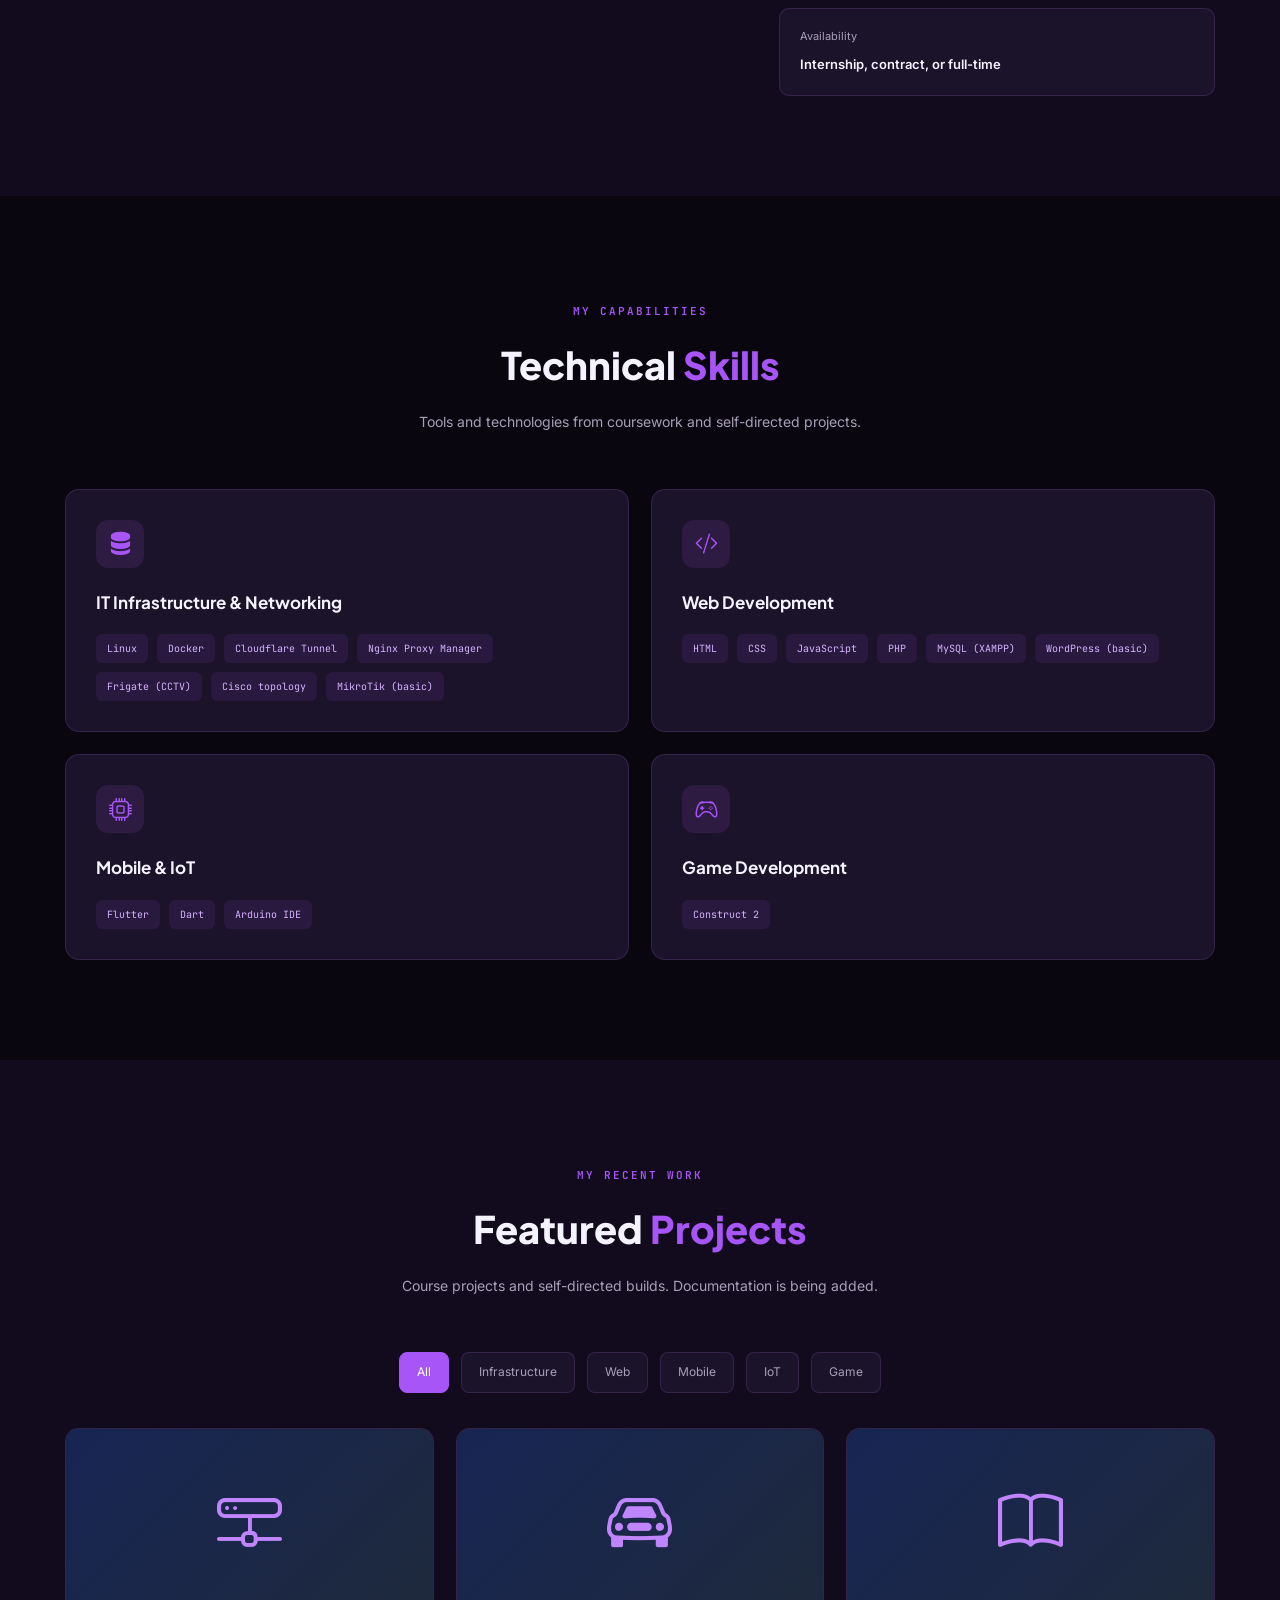
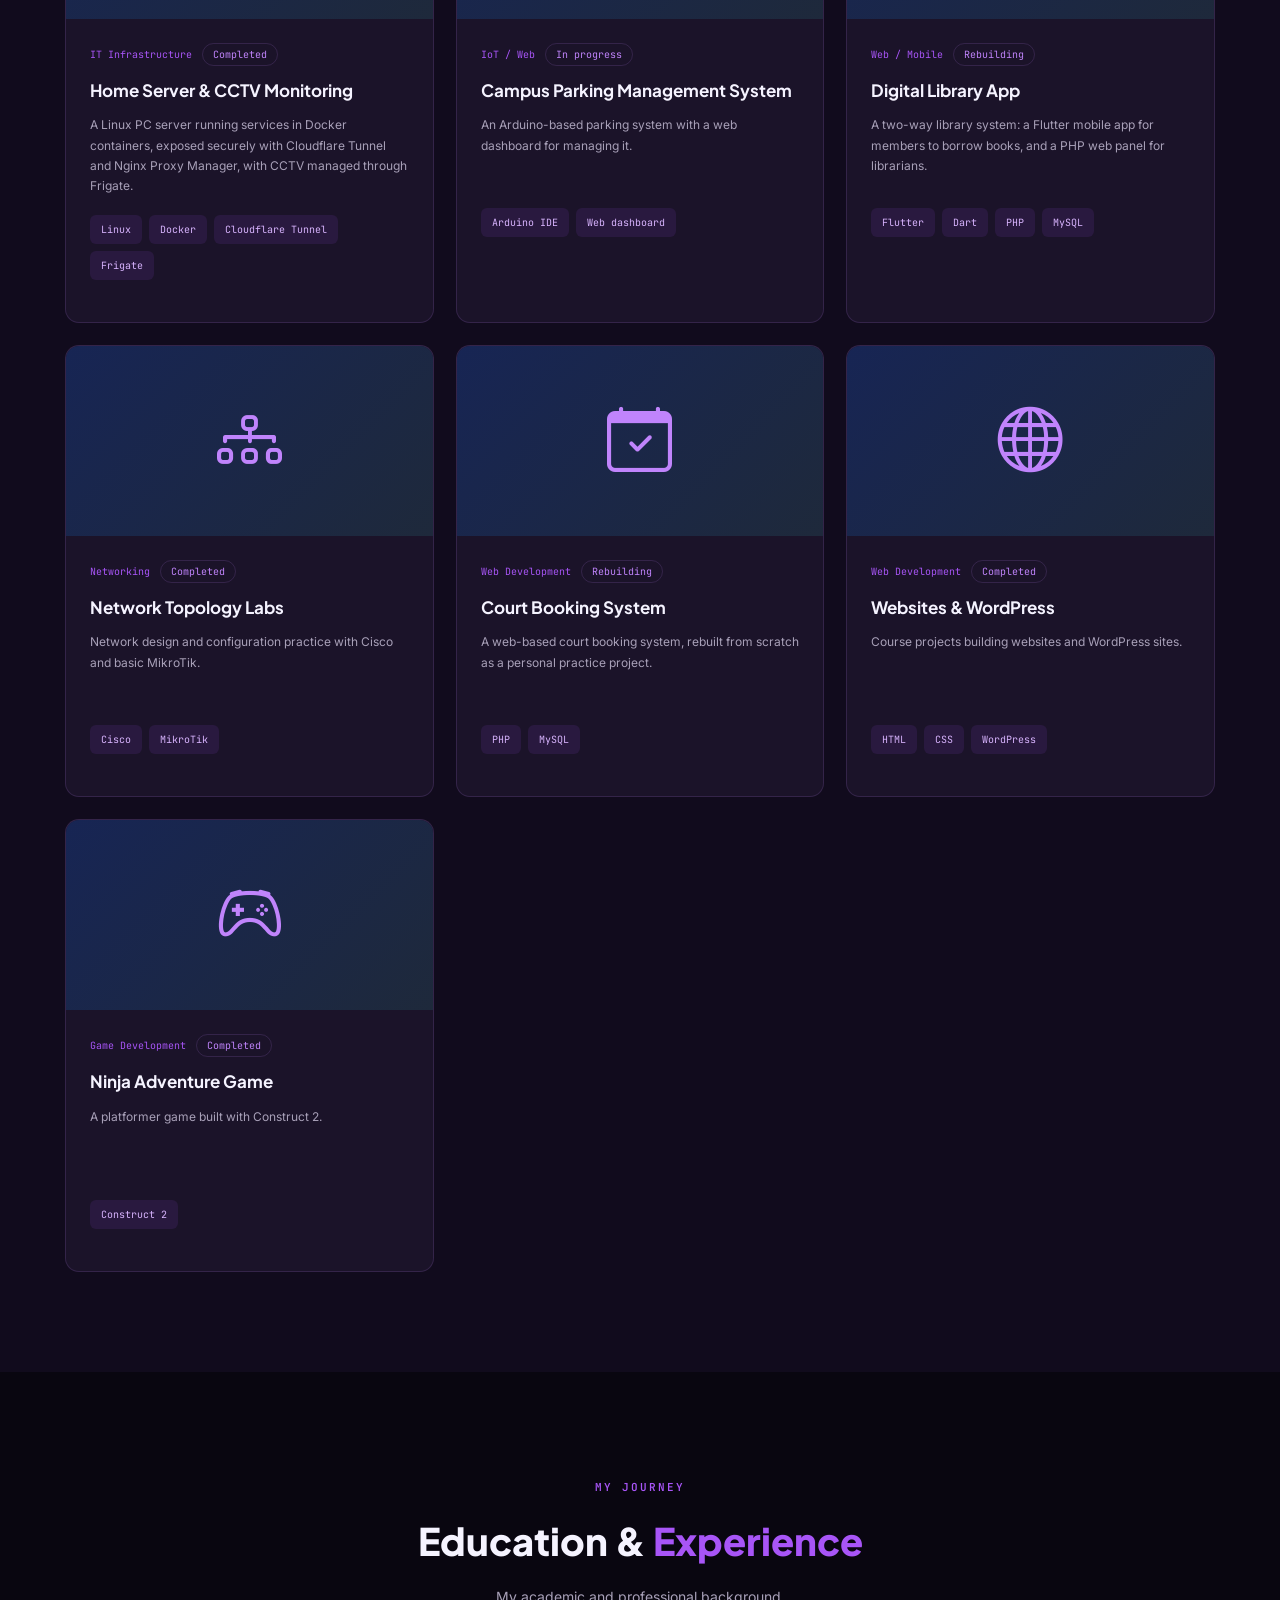
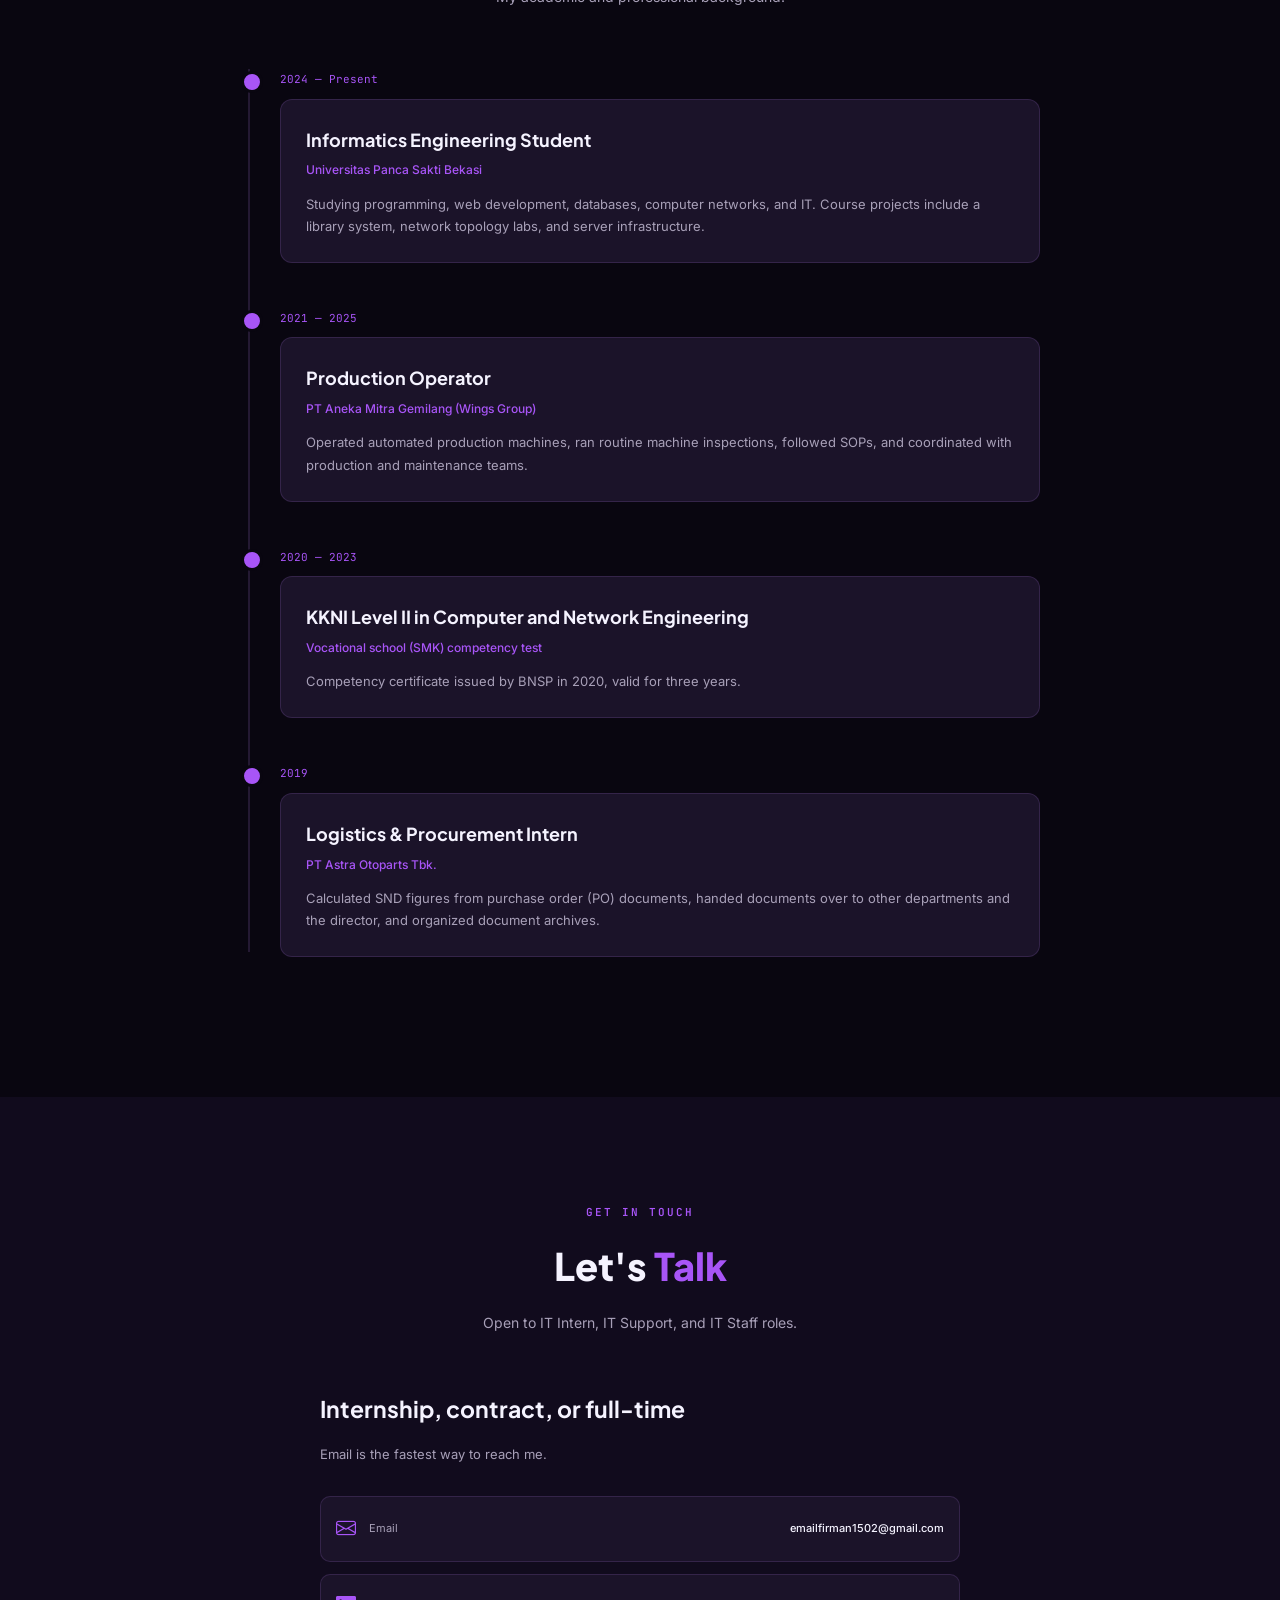
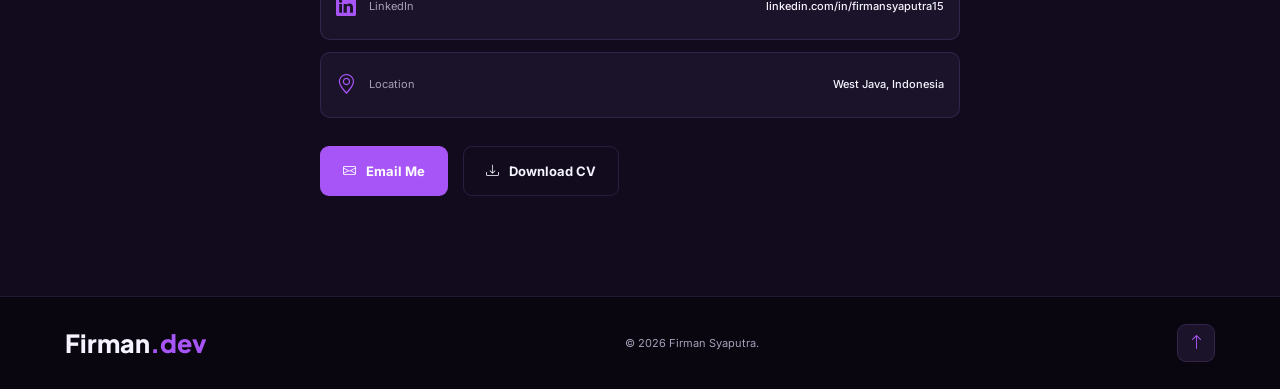
==== commit 20237f60: "Update portofolio:new hero, projects, and contact" ====
--- a/index.html
+++ b/index.html
@@ -1,14 +1,13 @@
-
 <!DOCTYPE html>
 <html lang="en">
 <head>
     <meta charset="UTF-8">
     <meta name="viewport" content="width=device-width, initial-scale=1.0">
 
-    <meta name="description" content="Firman Syaputra - Informatics Engineering Student and aspiring Web Developer.">
+    <meta name="description" content="Firman Syaputra - Informatics Engineering student open to IT Intern, IT Support, and IT Staff roles.">
     <meta name="author" content="Firman Syaputra">
 
-    <title>Firman Syaputra | Developer Portfolio</title>
+    <title>Firman Syaputra | IT Support &amp; Web Development</title>
 
     <!-- Google Fonts -->
     <link rel="preconnect" href="https://fonts.googleapis.com">
@@ -28,7 +27,7 @@
     <!-- ================= NAVBAR ================= -->
     <header class="header">
         <nav class="navbar container">
-            <a href="#home" class="logo">Portofolio</a>
+            <a href="#home" class="logo">Firman<span>.dev</span></a>
 
             <ul class="nav-menu">
                 <li><a href="#home" class="nav-link active">Home</a></li>
@@ -54,138 +53,184 @@
 
     <main>
 
+        
         <!-- ================= HERO ================= -->
         <section class="hero section" id="home">
+
+            <!-- Technology Background -->
+            <div class="hero-tech-bg" aria-hidden="true">
+                <div class="network-nodes">
+                <span></span><span></span>
+                <span></span><span></span>
+                <span></span><span></span>
+                <span></span><span></span>
+            </div>
+
+            <svg class="network-lines" viewBox="0 0 1000 600" preserveAspectRatio="none">
+                <line x1="120" y1="120" x2="280" y2="210" />
+                <line x1="280" y1="210" x2="480" y2="90" />
+                <line x1="120" y1="120" x2="180" y2="390" />
+                <line x1="180" y1="390" x2="420" y2="450" />
+                <line x1="420" y1="450" x2="650" y2="240" />
+                <line x1="650" y1="240" x2="850" y2="130" />
+                <line x1="650" y1="240" x2="750" y2="480" />
+            </svg>
+
+                <div class="tech-grid"></div>
+                <div class="tech-glow tech-glow-one"></div>
+                <div class="tech-glow tech-glow-two"></div>
+
+                <div class="circuit-lines">
+                    <span class="circuit circuit-one"></span>
+                    <span class="circuit circuit-two"></span>
+                    <span class="circuit circuit-three"></span>
+                </div>
+
+                <div class="tech-particles">
+                    <span></span>
+                    <span></span>
+                    <span></span>
+                    <span></span>
+                    <span></span>
+                    <span></span>
+                </div>
+
+                <div class="floating-code code-one">&lt;html&gt;</div>
+                <div class="floating-code code-four">&lt;/&gt;</div>
+
+            </div>
+
             <div class="container hero-container">
 
+                <!-- Hero Text -->
                 <div class="hero-content">
+
                     <span class="section-tag">
                         <span class="status-dot"></span>
-                        Available for Internship
+                        Open to Internship, Contract &amp; Full-time Roles
                     </span>
 
-                    <p class="hero-greeting">Hello, I'm</p>
+                    <p class="hero-greeting">HELLO, I'M</p>
 
                     <h1>
                         Firman <span>Syaputra</span>
                     </h1>
 
-                    <h2>
-                        Informatics Engineering Student
+                    <h2 class="hero-role">
+                        <span id="typing-text">IT Support &amp; Infrastructure</span>
+                        <span class="typing-cursor">|</span>
                     </h2>
 
                     <p class="hero-description">
-                        Interested in web development, IT infrastructure,
-                        and technology. Currently learning and building
-                        projects to develop my skills in the IT field.
+                        Informatics Engineering student with hands-on experience in
+                        Linux servers, Docker, and a self-hosted CCTV system, backed by
+                        3+ years as a production operator. Looking for IT Intern,
+                        IT Support, or IT Staff roles.
                     </p>
 
+                    <ul class="hero-skills" aria-label="Key skills">
+                        <li>Linux</li>
+                        <li>Docker</li>
+                        <li>Networking</li>
+                        <li>HTML / CSS / JS</li>
+                        <li><i class="bi bi-geo-alt"></i> West Java, Indonesia</li>
+                    </ul>
+
                     <div class="hero-buttons">
-                        <a href="#projects" class="btn btn-primary">
-                            Explore My Work
+
+                        <a href="assets/Firman-Syaputra-CV.pdf" class="btn btn-primary" download>
+                            <i class="bi bi-download"></i>
+                            Download CV
+                        </a>
+
+                        <a href="#projects" class="btn btn-outline">
+                            View Projects
                             <i class="bi bi-arrow-up-right"></i>
                         </a>
 
-                        <a href="#contact" class="btn btn-outline">
-                            Contact Me
-                        </a>
                     </div>
 
                     <div class="hero-socials">
-                        <a href="#" aria-label="GitHub">
+
+                        <a href="https://github.com/fayermennn28" target="_blank" rel="noopener noreferrer" aria-label="GitHub">
                             <i class="bi bi-github"></i>
                         </a>
 
-                        <a href="#" aria-label="LinkedIn">
+                        <a href="https://www.linkedin.com/in/firmansyaputra15" target="_blank" rel="noopener noreferrer" aria-label="LinkedIn">
                             <i class="bi bi-linkedin"></i>
                         </a>
 
-                        <a href="#" aria-label="Email">
+                        <a href="mailto:emailfirman1502@gmail.com"
+                        aria-label="Email">
                             <i class="bi bi-envelope"></i>
                         </a>
-                    </div>
-                </div>
-
+
+                    </div>
+
+                </div>
+
+                <!-- Hero Profile -->
                 <div class="hero-visual">
+
+                    <div class="profile-glow"></div>
+
                     <div class="profile-frame">
+
                         <img
-                        src="assets/images/profile.jpg"
-                        alt="Firman Syaputra"
-                        class="profile-photo"
+                            src="assets/images/profile.png"
+                            alt="Firman Syaputra"
+                            class="profile-photo"
                         >
+
                     </div>
 
                     <div class="floating-card">
                         <i class="bi bi-code-slash"></i>
                         <span>Building & Learning</span>
                     </div>
-                </div>
-
-            </div>
+
+                    <div class="floating-tech-card tech-card-one">
+                        <i class="bi bi-cpu"></i>
+                        <span>Technology</span>
+                    </div>
+
+                    <div class="floating-tech-card tech-card-two">
+                        <i class="bi bi-terminal"></i>
+                        <span>Developer</span>
+                    </div>
+
+                </div>
+
+            </div>
+
         </section>
+
 
 
 
         <!-- ================= ABOUT ================= -->
             <section class="about section" id="about">
                 <div class="container">
-
                     <div class="section-heading">
                         <span class="section-label">GET TO KNOW ME</span>
                         <h2>About <span>Me</span></h2>
-                        <p>A little introduction about myself.</p>
-                    </div>
-
+                        <p>From the factory floor to IT.</p>
+                    </div>
                     <div class="about-content">
                         <div class="about-text">
-                            <h3>Learning, Building, and Growing in Technology.</h3>
-
-                            <p>
-                                I am a fifth-semester Informatics Engineering student
-                                at Universitas Panca Sakti Bekasi, with a strong interest
-                                in software development, web technologies, and IT infrastructure.
-                            </p>
-
-                            <p>
-                                My learning journey includes building web applications,
-                                developing mobile projects, exploring Linux server management,
-                                and experimenting with Internet of Things technologies.
-                                I continuously improve my technical skills through academic
-                                projects, hands-on practice, and independent learning.
-                            </p>
-
-                            <p>
-                                Previously, I worked in the manufacturing industry as a
-                                Production Operator, where I developed discipline,
-                                responsibility, teamwork, and attention to detail.
-                                I am now focused on developing my career in the IT field
-                                and seeking opportunities to gain professional experience.
-                            </p>
-                        </div>
-
+                            <h3>Learning IT by building things I can actually run.</h3>
+                            <p>I'm a fifth-semester Informatics Engineering student at Universitas Panca Sakti Bekasi, focused on IT infrastructure and web development. I learn by building: a Linux home server with Docker, a CCTV monitoring setup, and web and mobile projects.</p>
+                            <p>Before moving into IT, I spent 3+ years as a production operator, running automated machines, inspecting equipment, and following SOPs alongside production and maintenance teams. It taught me discipline, responsibility, teamwork, and attention to detail.</p>
+                            <p>I'm looking for an IT Intern, IT Support, or IT Staff role, whether internship, contract, or full-time, where I can apply what I've learned and keep growing.</p>
+                        </div>
                         <div class="about-info">
-                            <div class="info-item">
-                                <span>Name</span>
-                                <strong>Firman Syaputra</strong>
-                            </div>
-
-                            <div class="info-item">
-                                <span>Education</span>
-                                <strong>Informatics Engineering — Semester 5</strong>
-                            </div>
-
-                            <div class="info-item">
-                                <span>University</span>
-                                <strong>Universitas Panca Sakti Bekasi</strong>
-                            </div>
-
-                            <div class="info-item">
-                                <span>Career Interest</span>
-                                <strong>Web Development & IT Support</strong>
-                            </div>
-                        </div>
-                    </div>
-
+                            <div class="info-item"><span>Name</span><strong>Firman Syaputra</strong></div>
+                            <div class="info-item"><span>Education</span><strong>Informatics Engineering, Semester 5</strong></div>
+                            <div class="info-item"><span>University</span><strong>Universitas Panca Sakti Bekasi</strong></div>
+                            <div class="info-item"><span>Looking For</span><strong>IT Intern, IT Support, IT Staff</strong></div>
+                            <div class="info-item"><span>Availability</span><strong>Internship, contract, or full-time</strong></div>
+                        </div>
+                    </div>
                 </div>
             </section>
 
@@ -194,59 +239,16 @@
         <!-- ================= SKILLS ================= -->
         <section class="skills section" id="skills">
             <div class="container">
-
                 <div class="section-heading">
                     <span class="section-label">MY CAPABILITIES</span>
                     <h2>Technical <span>Skills</span></h2>
-                    <p>Technologies and tools I have been learning and using.</p>
-                </div>
-
+                    <p>Tools and technologies from coursework and self-directed projects.</p>
+                </div>
                 <div class="skills-grid">
-
-                    <div class="skill-card">
-                        <i class="bi bi-code-slash"></i>
-                        <h3>Frontend Development</h3>
-                        <div class="skill-tags">
-                            <span>HTML</span>
-                            <span>CSS</span>
-                            <span>JavaScript</span>
-                            <span>Bootstrap</span>
-                        </div>
-                    </div>
-
-                    <div class="skill-card">
-                        <i class="bi bi-database"></i>
-                        <h3>Backend & Database</h3>
-                        <div class="skill-tags">
-                            <span>PHP Native</span>
-                            <span>MySQL</span>
-                            <span>MariaDB</span>
-                            <span>REST API</span>
-                        </div>
-                    </div>
-
-                    <div class="skill-card">
-                        <i class="bi bi-server"></i>
-                        <h3>IT Infrastructure</h3>
-                        <div class="skill-tags">
-                            <span>Linux</span>
-                            <span>Docker</span>
-                            <span>Cloudflare</span>
-                            <span>Nginx Proxy Manager</span>
-                        </div>
-                    </div>
-
-                    <div class="skill-card">
-                        <i class="bi bi-cpu"></i>
-                        <h3>Mobile & IoT</h3>
-                        <div class="skill-tags">
-                            <span>Flutter</span>
-                            <span>Dart</span>
-                            <span>Arduino IDE</span>
-                            <span>ESP32</span>
-                        </div>
-                    </div>
-
+                    <div class="skill-card"><i class="bi bi-server"></i><h3>IT Infrastructure &amp; Networking</h3><div class="skill-tags"><span>Linux</span><span>Docker</span><span>Cloudflare Tunnel</span><span>Nginx Proxy Manager</span><span>Frigate (CCTV)</span><span>Cisco topology</span><span>MikroTik (basic)</span></div></div>
+                    <div class="skill-card"><i class="bi bi-code-slash"></i><h3>Web Development</h3><div class="skill-tags"><span>HTML</span><span>CSS</span><span>JavaScript</span><span>PHP</span><span>MySQL (XAMPP)</span><span>WordPress (basic)</span></div></div>
+                    <div class="skill-card"><i class="bi bi-cpu"></i><h3>Mobile &amp; IoT</h3><div class="skill-tags"><span>Flutter</span><span>Dart</span><span>Arduino IDE</span></div></div>
+                    <div class="skill-card"><i class="bi bi-controller"></i><h3>Game Development</h3><div class="skill-tags"><span>Construct 2</span></div></div>
                 </div>
             </div>
         </section>
@@ -255,132 +257,90 @@
         <!-- ================= PROJECTS ================= -->
         <section class="projects section" id="projects">
             <div class="container">
-
                 <div class="section-heading">
                     <span class="section-label">MY RECENT WORK</span>
                     <h2>Featured <span>Projects</span></h2>
-                    <p>Some projects I have worked on and explored.</p>
-                </div>
-
+                    <p>Course projects and self-directed builds. Documentation is being added.</p>
+                </div>
                 <div class="project-filters">
                     <button class="filter-btn active" data-filter="all">All</button>
-                    <button class="filter-btn" data-filter="web">Web Development</button>
                     <button class="filter-btn" data-filter="infrastructure">Infrastructure</button>
+                    <button class="filter-btn" data-filter="web">Web</button>
                     <button class="filter-btn" data-filter="mobile">Mobile</button>
                     <button class="filter-btn" data-filter="iot">IoT</button>
-                </div>
-
+                    <button class="filter-btn" data-filter="game">Game</button>
+                </div>
                 <div class="projects-grid">
-
-                    <article class="project-card" data-category="web iot">
-                        <div class="project-image">
-                            <i class="bi bi-car-front"></i>
-                        </div>
-                        <div class="project-content">
-                            <span class="project-category">Web Development / IoT</span>
-                            <h3>Smart Parking Management System</h3>
-                            <p>
-                                A web-based parking management system concept
-                                featuring parking slot monitoring and statistics.
-                            </p>
-                            <div class="project-tags">
-                                <span>PHP</span>
-                                <span>MySQL</span>
-                                <span>ESP32</span>
-                            </div>
-                            <a href="projects/smart-parking.html" class="project-link">
-                                View Details <i class="bi bi-arrow-up-right"></i>
-                            </a>
-                        </div>
-                    </article>
-
+                    <article class="project-card" data-category="infrastructure">
+                        <div class="project-image"><i class="bi bi-hdd-network"></i></div>
+                        <div class="project-content">
+                            <div class="project-meta"><span class="project-category">IT Infrastructure</span><span class="project-status">Completed</span></div>
+                            <h3>Home Server &amp; CCTV Monitoring</h3>
+                            <p>A Linux PC server running services in Docker containers, exposed securely with Cloudflare Tunnel and Nginx Proxy Manager, with CCTV managed through Frigate.</p>
+                            <div class="project-tags"><span>Linux</span><span>Docker</span><span>Cloudflare Tunnel</span><span>Frigate</span></div>
+                            <!-- Tambahkan link "View Details" ke halaman detail/repo setelah dokumentasi siap -->
+                        </div>
+                    </article>
+                    <article class="project-card" data-category="iot web">
+                        <div class="project-image"><i class="bi bi-car-front"></i></div>
+                        <div class="project-content">
+                            <div class="project-meta"><span class="project-category">IoT / Web</span><span class="project-status">In progress</span></div>
+                            <h3>Campus Parking Management System</h3>
+                            <p>An Arduino-based parking system with a web dashboard for managing it.</p>
+                            <div class="project-tags"><span>Arduino IDE</span><span>Web dashboard</span></div>
+                            <!-- Tambahkan link "View Details" ke halaman detail/repo setelah dokumentasi siap -->
+                        </div>
+                    </article>
                     <article class="project-card" data-category="web mobile">
-                        <div class="project-image">
-                            <i class="bi bi-calendar-check"></i>
-                        </div>
-                        <div class="project-content">
-                            <span class="project-category">Web / Mobile</span>
-                            <h3>Badminton Court Booking System</h3>
-                            <p>
-                                A booking application concept for managing
-                                badminton court reservations.
-                            </p>
-                            <div class="project-tags">
-                                <span>Flutter</span>
-                                <span>PHP</span>
-                                <span>MySQL</span>
-                            </div>
-                            <a href="projects/badminton-booking.html" class="project-link">
-                                View Details <i class="bi bi-arrow-up-right"></i>
-                            </a>
-                        </div>
-                    </article>
-
+                        <div class="project-image"><i class="bi bi-book"></i></div>
+                        <div class="project-content">
+                            <div class="project-meta"><span class="project-category">Web / Mobile</span><span class="project-status">Rebuilding</span></div>
+                            <h3>Digital Library App</h3>
+                            <p>A two-way library system: a Flutter mobile app for members to borrow books, and a PHP web panel for librarians.</p>
+                            <div class="project-tags"><span>Flutter</span><span>Dart</span><span>PHP</span><span>MySQL</span></div>
+                            <!-- Tambahkan link "View Details" ke halaman detail/repo setelah dokumentasi siap -->
+                        </div>
+                    </article>
                     <article class="project-card" data-category="infrastructure">
-                        <div class="project-image">
-                            <i class="bi bi-hdd-network"></i>
-                        </div>
-                        <div class="project-content">
-                            <span class="project-category">IT Infrastructure</span>
-                            <h3>Home Server & CCTV Monitoring</h3>
-                            <p>
-                                A self-hosted server environment using Linux,
-                                Docker, Cloudflare Tunnel, and Frigate.
-                            </p>
-                            <div class="project-tags">
-                                <span>Debian</span>
-                                <span>Docker</span>
-                                <span>Frigate</span>
-                            </div>
-                            <a href="projects/home-server.html" class="project-link">
-                                View Details <i class="bi bi-arrow-up-right"></i>
-                            </a>
-                        </div>
-                    </article>
-
-                    <article class="project-card" data-category="mobile">
-                        <div class="project-image">
-                            <i class="bi bi-book"></i>
-                        </div>
-                        <div class="project-content">
-                            <span class="project-category">Mobile Development</span>
-                            <h3>Digital Library Application</h3>
-                            <p>
-                                A simple mobile application project for
-                                exploring digital library functionality.
-                            </p>
-                            <div class="project-tags">
-                                <span>Flutter</span>
-                                <span>Dart</span>
-                            </div>
-                            <a href="projects/digital-library.html" class="project-link">
-                                View Details <i class="bi bi-arrow-up-right"></i>
-                            </a>
-                        </div>
-                    </article>
-
-                    <article class="project-card" data-category="iot">
-                        <div class="project-image">
-                            <i class="bi bi-motherboard"></i>
-                        </div>
-                        <div class="project-content">
-                            <span class="project-category">Embedded Systems / IoT</span>
-                            <h3>Arduino & IoT Projects</h3>
-                            <p>
-                                Learning and experimenting with microcontrollers,
-                                sensors, and electronic components.
-                            </p>
-                            <div class="project-tags">
-                                <span>Arduino IDE</span>
-                                <span>ESP32</span>
-                                <span>Sensors</span>
-                            </div>
-                            <a href="projects/arduino-iot.html" class="project-link">
-                                View Details <i class="bi bi-arrow-up-right"></i>
-                            </a>
-                        </div>
-                    </article>
-
+                        <div class="project-image"><i class="bi bi-diagram-3"></i></div>
+                        <div class="project-content">
+                            <div class="project-meta"><span class="project-category">Networking</span><span class="project-status">Completed</span></div>
+                            <h3>Network Topology Labs</h3>
+                            <p>Network design and configuration practice with Cisco and basic MikroTik.</p>
+                            <div class="project-tags"><span>Cisco</span><span>MikroTik</span></div>
+                            <!-- Tambahkan link "View Details" ke halaman detail/repo setelah dokumentasi siap -->
+                        </div>
+                    </article>
+                    <article class="project-card" data-category="web">
+                        <div class="project-image"><i class="bi bi-calendar-check"></i></div>
+                        <div class="project-content">
+                            <div class="project-meta"><span class="project-category">Web Development</span><span class="project-status">Rebuilding</span></div>
+                            <h3>Court Booking System</h3>
+                            <p>A web-based court booking system, rebuilt from scratch as a personal practice project.</p>
+                            <div class="project-tags"><span>PHP</span><span>MySQL</span></div>
+                            <!-- Tambahkan link "View Details" ke halaman detail/repo setelah dokumentasi siap -->
+                        </div>
+                    </article>
+                    <article class="project-card" data-category="web">
+                        <div class="project-image"><i class="bi bi-globe"></i></div>
+                        <div class="project-content">
+                            <div class="project-meta"><span class="project-category">Web Development</span><span class="project-status">Completed</span></div>
+                            <h3>Websites &amp; WordPress</h3>
+                            <p>Course projects building websites and WordPress sites.</p>
+                            <div class="project-tags"><span>HTML</span><span>CSS</span><span>WordPress</span></div>
+                            <!-- Tambahkan link "View Details" ke halaman detail/repo setelah dokumentasi siap -->
+                        </div>
+                    </article>
+                    <article class="project-card" data-category="game">
+                        <div class="project-image"><i class="bi bi-controller"></i></div>
+                        <div class="project-content">
+                            <div class="project-meta"><span class="project-category">Game Development</span><span class="project-status">Completed</span></div>
+                            <h3>Ninja Adventure Game</h3>
+                            <p>A platformer game built with Construct 2.</p>
+                            <div class="project-tags"><span>Construct 2</span></div>
+                            <!-- Tambahkan link "View Details" ke halaman detail/repo setelah dokumentasi siap -->
+                        </div>
+                    </article>
                 </div>
             </div>
         </section>
@@ -389,42 +349,28 @@
         <!-- ================= EXPERIENCE ================= -->
         <section class="experience section" id="experience">
             <div class="container">
-
                 <div class="section-heading">
                     <span class="section-label">MY JOURNEY</span>
-                    <h2>Education & <span>Experience</span></h2>
+                    <h2>Education &amp; <span>Experience</span></h2>
                     <p>My academic and professional background.</p>
                 </div>
-
                 <div class="timeline">
-
                     <div class="timeline-item">
-                        <span class="timeline-date">2022 — 2025</span>
-                        <div class="timeline-content">
-                            <h3>Production Operator</h3>
-                            <h4>Manufacturing Industry</h4>
-                            <p>
-                                Operated automated production machines,
-                                performed machine inspections, followed
-                                standard operating procedures, and worked
-                                with production and maintenance teams.
-                            </p>
-                        </div>
-                    </div>
-
+                        <span class="timeline-date">2024 — Present</span>
+                        <div class="timeline-content"><h3>Informatics Engineering Student</h3><h4>Universitas Panca Sakti Bekasi</h4><p>Studying programming, web development, databases, computer networks, and IT. Course projects include a library system, network topology labs, and server infrastructure.</p></div>
+                    </div>
                     <div class="timeline-item">
-                        <span class="timeline-date">Current</span>
-                        <div class="timeline-content">
-                            <h3>Informatics Engineering Student</h3>
-                            <h4>Universitas Panca Sakti Bekasi</h4>
-                            <p>
-                                Studying programming, web development,
-                                databases, computer networks, and
-                                information technology.
-                            </p>
-                        </div>
-                    </div>
-
+                        <span class="timeline-date">2021 — 2025</span>
+                        <div class="timeline-content"><h3>Production Operator</h3><h4>PT Aneka Mitra Gemilang (Wings Group)</h4><p>Operated automated production machines, ran routine machine inspections, followed SOPs, and coordinated with production and maintenance teams.</p></div>
+                    </div>
+                    <div class="timeline-item"><!-- Tambahkan nama skema sertifikat jika sudah ada -->
+                        <span class="timeline-date">2020 — 2023</span>
+                        <div class="timeline-content"><h3>KKNI Level II in Computer and Network Engineering</h3><h4>Vocational school (SMK) competency test</h4><p>Competency certificate issued by BNSP in 2020, valid for three years.</p></div>
+                    </div>
+                    <div class="timeline-item"><!-- Tulis kepanjangan SND jika perlu -->
+                        <span class="timeline-date">2019</span>
+                        <div class="timeline-content"><h3>Logistics &amp; Procurement Intern</h3><h4>PT Astra Otoparts Tbk.</h4><p>Calculated SND figures from purchase order (PO) documents, handed documents over to other departments and the director, and organized document archives.</p></div>
+                    </div>
                 </div>
             </div>
         </section>
@@ -433,59 +379,26 @@
         <!-- ================= CONTACT ================= -->
         <section class="contact section" id="contact">
             <div class="container">
-
                 <div class="section-heading">
                     <span class="section-label">GET IN TOUCH</span>
-                    <h2>Let's Work <span>Together</span></h2>
-                    <p>Feel free to contact me for opportunities or collaboration.</p>
-                </div>
-
+                    <h2>Let's <span>Talk</span></h2>
+                    <p>Open to IT Intern, IT Support, and IT Staff roles.</p>
+                </div>
                 <div class="contact-content">
-
                     <div class="contact-info">
-                        <h3>Have a project or opportunity?</h3>
-                        <p>
-                            I am open to internship opportunities,
-                            collaboration, and discussions about technology.
-                        </p>
-
-                        <div class="contact-item">
-                            <i class="bi bi-envelope"></i>
-                            <span>Email</span>
-                            <strong>emailfirman1502@gmail.com</strong>
-                        </div>
-
-                        <div class="contact-item">
-                            <i class="bi bi-linkedin"></i>
-                            <span>LinkedIn</span>
-                            <strong>www.linkedin.com/in/firmansyaputra15</strong>
-                        </div>
-                    </div>
-
-                    <form class="contact-form" id="contact-form">
-                        <div class="form-group">
-                            <label for="name">Your Name</label>
-                            <input type="text" id="name" name="name"
-                                placeholder="Enter your name" required>
-                        </div>
-
-                        <div class="form-group">
-                            <label for="email">Your Email</label>
-                            <input type="email" id="email" name="email"
-                                placeholder="Enter your email" required>
-                        </div>
-
-                        <div class="form-group">
-                            <label for="message">Message</label>
-                            <textarea id="message" name="message" rows="5"
-                                placeholder="Write your message..." required></textarea>
-                        </div>
-
-                        <button type="submit" class="btn btn-primary">
-                            Send Message <i class="bi bi-send"></i>
-                        </button>
-                    </form>
-
+                        <h3>Internship, contract, or full-time</h3>
+                        <p>Email is the fastest way to reach me.</p>
+                        <div class="contact-item"><i class="bi bi-envelope"></i><span>Email</span><strong>emailfirman1502@gmail.com</strong></div>
+                        <div class="contact-item"><i class="bi bi-linkedin"></i><span>LinkedIn</span><strong>linkedin.com/in/firmansyaputra15</strong></div>
+                        <div class="contact-item"><i class="bi bi-geo-alt"></i><span>Location</span><strong>West Java, Indonesia</strong></div>
+                        <div class="contact-actions">
+                            <a href="mailto:emailfirman1502@gmail.com" class="btn btn-primary"><i class="bi bi-envelope"></i> Email Me</a>
+                            <!-- WhatsApp: hapus tanda komentar dan ganti 62XXXXXXXXXX (62 di depan, tanpa 0)
+                            <a href="https://wa.me/62XXXXXXXXXX" class="btn btn-outline" target="_blank" rel="noopener noreferrer"><i class="bi bi-whatsapp"></i> Chat on WhatsApp</a>
+                            -->
+                            <a href="assets/Firman-Syaputra-CV.pdf" class="btn btn-outline" download><i class="bi bi-download"></i> Download CV</a>
+                        </div>
+                    </div>
                 </div>
             </div>
         </section>
@@ -496,7 +409,7 @@
     <!-- ================= FOOTER ================= -->
     <footer class="footer">
         <div class="container footer-content">
-            <a href="#home" class="logo"></a>
+            <a href="#home" class="logo">Firman<span>.dev</span></a>
 
             <p>
                 &copy; 2026 Firman Syaputra.
@@ -513,4 +426,4 @@
     <script src="assets/js/script.js"></script>
 
 </body>
-</html>
+</html>
--- a/assets/css/style.css
+++ b/assets/css/style.css
@@ -1,20 +1,19 @@
-
 /* ================================
    1. GOOGLE FONT & ROOT VARIABLES
 ================================ */
 
 :root {
-    --bg-primary: #0B1120;
-    --bg-secondary: #111C30;
-    --bg-card: #1E293B;
-
-    --accent: #3B82F6;
-    --accent-hover: #2563EB;
-
-    --text-primary: #F8FAFC;
-    --text-secondary: #94A3B8;
-
-    --border-color: rgba(148, 163, 184, 0.15);
+    --bg-primary: #090610;
+    --bg-secondary: #110B1D;
+    --bg-card: #1B1329;
+
+    --accent: #A855F7;
+    --accent-hover: #9333EA;
+
+    --text-primary: #F5F3FF;
+    --text-secondary: #A8A0B8;
+
+    --border-color: rgba(192, 132, 252, 0.15);
 
     --font-heading: 'Plus Jakarta Sans', sans-serif;
     --font-body: 'Inter', sans-serif;
@@ -176,10 +175,10 @@
     align-items: center;
     gap: 10px;
     padding: 8px 15px;
-    border: 1px solid rgba(59, 130, 246, 0.3);
+    border: 1px solid rgba(168, 85, 247, 0.3);
     border-radius: 30px;
-    background: rgba(59, 130, 246, 0.08);
-    color: #60A5FA;
+    background: rgba(168, 85, 247, 0.08);
+    color: #C084FC;
     font-family: var(--font-code);
     font-size: 11px;
     margin-bottom: 25px;
@@ -281,85 +280,6 @@
 }
 
 /* ================================
-   5. HERO PROFILE VISUAL
-================================ */
-
-.hero-visual {
-    position: relative;
-    display: flex;
-    justify-content: center;
-    align-items: center;
-}
-
-.profile-frame {
-    width: 340px;
-    height: 400px;
-    padding: 12px;
-    border: 1px solid rgba(59, 130, 246, 0.4);
-    border-radius: 25px;
-    background: linear-gradient(
-        145deg,
-        rgba(59, 130, 246, 0.2),
-        rgba(30, 41, 59, 0.5)
-    );
-    transform: rotate(3deg);
-}
-
-/* Profile Photo */
-.profile-photo {
-    width: 100%;
-    height: 100%;
-    object-fit: cover;
-    object-position: center;
-    border-radius: 17px;
-    display: block;
-}
-
-.profile-placeholder {
-    width: 100%;
-    height: 100%;
-    display: flex;
-    flex-direction: column;
-    justify-content: center;
-    align-items: center;
-    gap: 15px;
-    background: var(--bg-card);
-    border-radius: 17px;
-    color: var(--text-secondary);
-}
-
-.profile-placeholder i {
-    font-size: 90px;
-    color: var(--accent);
-}
-
-.profile-placeholder span {
-    font-family: var(--font-code);
-    font-size: 12px;
-}
-
-.floating-card {
-    position: absolute;
-    bottom: 35px;
-    left: -10px;
-    display: flex;
-    align-items: center;
-    gap: 12px;
-    padding: 15px 20px;
-    background: var(--bg-card);
-    border: 1px solid var(--border-color);
-    border-radius: 12px;
-    box-shadow: 0 15px 40px rgba(0, 0, 0, 0.3);
-    font-size: 12px;
-    font-weight: 600;
-}
-
-.floating-card i {
-    color: var(--accent);
-    font-size: 20px;
-}
-
-/* ================================
    6. SECTION HEADING
 ================================ */
 
@@ -470,7 +390,7 @@
     justify-content: center;
     width: 48px;
     height: 48px;
-    background: rgba(59, 130, 246, 0.12);
+    background: rgba(168, 85, 247, 0.12);
     color: var(--accent);
     border-radius: 12px;
     font-size: 23px;
@@ -492,8 +412,8 @@
 .skill-tags span,
 .project-tags span {
     padding: 6px 11px;
-    background: rgba(59, 130, 246, 0.1);
-    color: #93C5FD;
+    background: rgba(168, 85, 247, 0.1);
+    color: #D8B4FE;
     border-radius: 6px;
     font-family: var(--font-code);
     font-size: 10px;
@@ -565,7 +485,7 @@
 
 .project-image i {
     font-size: 65px;
-    color: #60A5FA;
+    color: #C084FC;
 }
 
 .project-content {
@@ -897,7 +817,7 @@
 
 .detail-image i {
     font-size: 100px;
-    color: #60A5FA;
+    color: #C084FC;
 }
 
 .detail-grid {
@@ -956,7 +876,7 @@
     height: 450px;
     background: radial-gradient(
         circle,
-        rgba(59, 130, 246, 0.12),
+        rgba(168, 85, 247, 0.13),
         transparent 70%
     );
     pointer-events: none;
@@ -1012,20 +932,6 @@
     }
 }
 
-/* Floating profile */
-.profile-frame {
-    animation: profileFloat 5s ease-in-out infinite;
-}
-
-@keyframes profileFloat {
-    0%, 100% {
-        transform: translateY(0) rotate(3deg);
-    }
-
-    50% {
-        transform: translateY(-12px) rotate(3deg);
-    }
-}
 
 /* Status indicator pulse */
 .status-dot {
@@ -1082,7 +988,7 @@
 /* Form interaction */
 .form-group input:focus,
 .form-group textarea:focus {
-    box-shadow: 0 0 0 3px rgba(59, 130, 246, 0.12);
+    box-shadow: 0 0 0 3px rgba(168, 85, 247, 0.12);
 }
 
 /* Navigation focus */
@@ -1385,3 +1291,926 @@
         animation: none !important;
     }
 }
+
+
+/* =========================================
+   21. DARK PURPLE NEON THEME
+========================================= */
+
+.header {
+    background: rgba(9, 6, 16, 0.84);
+    border-bottom-color: rgba(168, 85, 247, 0.12);
+}
+
+.nav-link:hover,
+.nav-link.active {
+    color: #C084FC;
+}
+
+.hero {
+    position: relative;
+    isolation: isolate;
+    overflow: hidden;
+    background:
+        radial-gradient(
+            ellipse at 75% 45%,
+            rgba(126, 34, 206, 0.13),
+            transparent 45%
+        ),
+        var(--bg-primary);
+}
+
+.hero-container {
+    position: relative;
+    z-index: 2;
+}
+
+/* =========================================
+   22. TECHNOLOGY BACKGROUND
+========================================= */
+
+.hero-tech-bg {
+    position: absolute;
+    inset: 0;
+    z-index: -1;
+    overflow: hidden;
+    pointer-events: none;
+}
+
+/* Digital grid */
+
+.tech-grid {
+    position: absolute;
+    inset: 0;
+
+    background-image:
+        linear-gradient(
+            rgba(168, 85, 247, 0.055) 1px,
+            transparent 1px
+        ),
+        linear-gradient(
+            90deg,
+            rgba(168, 85, 247, 0.055) 1px,
+            transparent 1px
+        );
+
+    background-size: 55px 55px;
+
+    mask-image: radial-gradient(
+        ellipse at center,
+        black 10%,
+        transparent 80%
+    );
+
+    opacity: 0.65;
+}
+
+/* Purple light effects */
+
+.tech-glow {
+    position: absolute;
+    width: 420px;
+    height: 420px;
+    border-radius: 50%;
+    filter: blur(100px);
+    opacity: 0.18;
+    animation: glowPulse 7s ease-in-out infinite alternate;
+}
+
+.tech-glow-one {
+    top: 10%;
+    left: -180px;
+    background: #9333EA;
+}
+
+.tech-glow-two {
+    right: -160px;
+    bottom: 0;
+    background: #6B21A8;
+    animation-delay: 2s;
+}
+
+/* Circuit lines */
+
+.circuit-lines {
+    position: absolute;
+    inset: 0;
+    opacity: 0.35;
+}
+
+.circuit {
+    position: absolute;
+    display: block;
+    border: 1px solid rgba(192, 132, 252, 0.3);
+}
+
+.circuit::before,
+.circuit::after {
+    content: "";
+    position: absolute;
+    width: 6px;
+    height: 6px;
+    border-radius: 50%;
+    background: #C084FC;
+    box-shadow: 0 0 12px #A855F7;
+}
+
+.circuit-one {
+    width: 180px;
+    height: 90px;
+    top: 22%;
+    left: 4%;
+    border-right: 0;
+    border-bottom: 0;
+}
+
+.circuit-one::before {
+    top: -3px;
+    left: 30%;
+}
+
+.circuit-one::after {
+    bottom: -3px;
+    left: 0;
+}
+
+.circuit-two {
+    width: 200px;
+    height: 120px;
+    right: 3%;
+    bottom: 18%;
+    border-left: 0;
+    border-top: 0;
+}
+
+.circuit-two::before {
+    top: -3px;
+    right: 0;
+}
+
+.circuit-two::after {
+    bottom: -3px;
+    right: 35%;
+}
+
+.circuit-three {
+    width: 100px;
+    height: 150px;
+    left: 45%;
+    top: 5%;
+    border-right: 0;
+    border-bottom: 0;
+    opacity: 0.5;
+}
+
+.circuit-three::before {
+    top: 0;
+    left: -3px;
+}
+
+.circuit-three::after {
+    bottom: 0;
+    right: -3px;
+}
+
+/* Digital particles */
+
+.tech-particles span {
+    position: absolute;
+    width: 4px;
+    height: 4px;
+    border-radius: 50%;
+    background: #C084FC;
+    box-shadow: 0 0 12px #A855F7;
+    animation: particleFloat 6s ease-in-out infinite;
+}
+
+.tech-particles span:nth-child(1) {
+    top: 20%;
+    left: 25%;
+}
+
+.tech-particles span:nth-child(2) {
+    top: 65%;
+    left: 12%;
+    animation-delay: 1s;
+}
+
+.tech-particles span:nth-child(3) {
+    top: 30%;
+    right: 20%;
+    animation-delay: 2s;
+}
+
+.tech-particles span:nth-child(4) {
+    bottom: 15%;
+    right: 30%;
+    animation-delay: 3s;
+}
+
+.tech-particles span:nth-child(5) {
+    top: 75%;
+    right: 12%;
+    animation-delay: 1.5s;
+}
+
+.tech-particles span:nth-child(6) {
+    top: 12%;
+    right: 40%;
+    animation-delay: 2.5s;
+}
+
+/* Floating programming code */
+
+.floating-code {
+    position: absolute;
+    color: #C084FC;
+    font-family: var(--font-code);
+    font-size: 12px;
+    opacity: 0.16;
+    text-shadow: 0 0 12px rgba(168, 85, 247, 0.7);
+    animation: codeFloat 8s ease-in-out infinite;
+}
+
+.code-one {
+    top: 28%;
+    left: 8%;
+}
+
+.code-two {
+    bottom: 20%;
+    left: 18%;
+    animation-delay: 2s;
+}
+
+.code-three {
+    top: 18%;
+    right: 10%;
+    animation-delay: 3s;
+}
+
+.code-four {
+    bottom: 28%;
+    right: 8%;
+    animation-delay: 1s;
+}
+
+/* =========================================
+   24. HERO ANIMATIONS
+========================================= */
+
+@keyframes glowPulse {
+    from {
+        opacity: 0.12;
+        transform: scale(0.9);
+    }
+
+    to {
+        opacity: 0.25;
+        transform: scale(1.1);
+    }
+}
+
+@keyframes particleFloat {
+    0%, 100% {
+        transform: translateY(0);
+        opacity: 0.3;
+    }
+
+    50% {
+        transform: translateY(-25px);
+        opacity: 1;
+    }
+}
+
+@keyframes codeFloat {
+    0%, 100% {
+        transform: translateY(0);
+    }
+
+    50% {
+        transform: translateY(-18px);
+    }
+}
+
+@keyframes profileFloat {
+    0%, 100% {
+        transform: translateY(0) rotate(2deg);
+    }
+
+    50% {
+        transform: translateY(-12px) rotate(-1deg);
+    }
+}
+
+@keyframes cardFloat {
+    0%, 100% {
+        transform: translateY(0);
+    }
+
+    50% {
+        transform: translateY(-10px);
+    }
+}
+
+/* =========================================
+   25. MOBILE HERO ADJUSTMENTS
+========================================= */
+
+@media (max-width: 767px) {
+
+    .hero-tech-bg {
+        opacity: 0.65;
+    }
+
+    .circuit-lines {
+        opacity: 0.15;
+    }
+
+    .floating-code {
+        font-size: 9px;
+        opacity: 0.1;
+    }
+
+    .hero-visual {
+        width: 100%;
+    }
+
+    .profile-frame {
+        width: min(75vw, 290px);
+        height: 340px;
+    }
+
+    .floating-card {
+        left: 0;
+        bottom: 20px;
+    }
+
+    .tech-card-one {
+        right: -5px;
+        top: 5%;
+    }
+
+    .tech-card-two {
+        right: -5px;
+        bottom: 5%;
+    }
+}
+
+@media (max-width: 380px) {
+
+    .floating-tech-card {
+        padding: 8px 10px;
+        font-size: 10px;
+    }
+
+    .tech-card-one {
+        right: -8px;
+    }
+
+    .tech-card-two {
+        right: -8px;
+    }
+}
+
+/* Accessibility */
+
+@media (prefers-reduced-motion: reduce) {
+
+    .tech-glow,
+    .tech-particles span,
+    .floating-code,
+    .profile-frame,
+    .profile-glow,
+    .floating-card,
+    .floating-tech-card {
+        animation: none !important;
+    }
+}
+
+
+/* =========================================
+   26. HERO INTERACTIONS
+========================================= */
+
+.hero {
+    --pointer-x: 50%;
+    --pointer-y: 50%;
+}
+
+.hero::after {
+    content: "";
+    position: absolute;
+    inset: 0;
+    z-index: 0;
+    pointer-events: none;
+    background: radial-gradient(
+        450px circle at var(--pointer-x) var(--pointer-y),
+        rgba(168, 85, 247, 0.12),
+        transparent 70%
+    );
+}
+
+.hero-content {
+    animation: heroContentEnter 1s cubic-bezier(.2, .8, .2, 1) both;
+}
+
+.hero-visual {
+    animation: heroVisualFade 1.1s ease both;
+}
+
+.hero-content > * {
+    opacity: 0;
+    animation: heroItemEnter .8s ease forwards;
+}
+
+.hero-content > *:nth-child(1) { animation-delay: .15s; }
+.hero-content > *:nth-child(2) { animation-delay: .25s; }
+.hero-content > *:nth-child(3) { animation-delay: .35s; }
+.hero-content > *:nth-child(4) { animation-delay: .45s; }
+.hero-content > *:nth-child(5) { animation-delay: .55s; }
+.hero-content > *:nth-child(6) { animation-delay: .65s; }
+.hero-content > *:nth-child(7) { animation-delay: .75s; }
+
+.hero-role {
+    min-height: 1.5em;
+}
+
+#typing-text,
+.typing-cursor {
+    color: #C084FC;
+}
+
+#typing-text {
+    text-shadow: 0 0 18px rgba(168, 85, 247, .35);
+}
+
+.typing-cursor {
+    animation: cursorBlink .8s steps(2, start) infinite;
+}
+
+.status-dot {
+    box-shadow: 0 0 10px #A855F7;
+    animation: statusPulse 2s ease-in-out infinite;
+}
+
+@keyframes heroContentEnter {
+    from { opacity: 0; transform: translateX(-35px); }
+    to { opacity: 1; transform: translateX(0); }
+}
+
+@keyframes heroVisualFade {
+    from { opacity: 0; }
+    to { opacity: 1; }
+}
+
+@keyframes heroItemEnter {
+    from { opacity: 0; transform: translateY(18px); }
+    to { opacity: 1; transform: translateY(0); }
+}
+
+@keyframes cursorBlink {
+    to { visibility: hidden; }
+}
+
+@keyframes statusPulse {
+    0%, 100% { box-shadow: 0 0 5px #A855F7; }
+    50% { box-shadow: 0 0 16px #C084FC; }
+}
+
+@media (max-width: 767px) {
+    .hero::after {
+        background: radial-gradient(
+            circle at 50% 35%,
+            rgba(168, 85, 247, .1),
+            transparent 65%
+        );
+    }
+
+    .hero-content > * {
+        animation-delay: 0s;
+    }
+}
+
+@media (prefers-reduced-motion: reduce) {
+    .hero-content,
+    .hero-visual,
+    .hero-content > *,
+    .typing-cursor,
+    .status-dot {
+        animation: none !important;
+        opacity: 1 !important;
+        transform: none !important;
+    }
+}
+
+/* =========================================
+   28. DIGITAL NETWORK BACKGROUND
+========================================= */
+
+.network-nodes {
+    position: absolute;
+    inset: 0;
+    width: 100%;
+    height: 100%;
+    opacity: 0.55;
+    pointer-events: none;
+}
+
+.network-nodes span {
+    position: absolute;
+    width: 5px;
+    height: 5px;
+    border-radius: 50%;
+    background: #C084FC;
+    box-shadow:
+        0 0 8px #A855F7,
+        0 0 18px rgba(168, 85, 247, 0.7);
+    animation: networkPulse 3s ease-in-out infinite;
+}
+
+.network-nodes span:nth-child(1) { top: 20%; left: 12%; }
+.network-nodes span:nth-child(2) { top: 35%; left: 28%; animation-delay: .5s; }
+.network-nodes span:nth-child(3) { top: 15%; left: 48%; animation-delay: 1s; }
+.network-nodes span:nth-child(4) { top: 65%; left: 18%; animation-delay: 1.5s; }
+.network-nodes span:nth-child(5) { top: 75%; left: 42%; animation-delay: .8s; }
+.network-nodes span:nth-child(6) { top: 40%; left: 65%; animation-delay: 1.2s; }
+.network-nodes span:nth-child(7) { top: 80%; left: 75%; animation-delay: .3s; }
+.network-nodes span:nth-child(8) { top: 22%; left: 85%; animation-delay: 1.7s; }
+
+.network-lines {
+    position: absolute;
+    inset: 0;
+    width: 100%;
+    height: 100%;
+    opacity: 0.2;
+    pointer-events: none;
+}
+
+.network-lines line {
+    stroke: #A855F7;
+    stroke-width: 1;
+    stroke-dasharray: 5 8;
+    animation: networkLineFlow 8s linear infinite;
+}
+
+@keyframes networkPulse {
+    0%, 100% {
+        opacity: .35;
+        transform: scale(.8);
+    }
+    50% {
+        opacity: 1;
+        transform: scale(1.5);
+    }
+}
+
+@keyframes networkLineFlow {
+    to {
+        stroke-dashoffset: -100;
+    }
+}
+
+@media (max-width: 767px) {
+    .network-nodes,
+    .network-lines {
+        opacity: .25;
+    }
+}
+
+@media (prefers-reduced-motion: reduce) {
+    .network-nodes span,
+    .network-lines line {
+        animation: none !important;
+    }
+}
+
+/* =========================================
+   29. 3D PERSPECTIVE GRID
+========================================= */
+
+.hero-tech-bg {
+    perspective: 800px;
+}
+
+.hero-tech-bg::after {
+    content: "";
+    position: absolute;
+    left: -25%;
+    right: -25%;
+    bottom: -38%;
+    height: 75%;
+    background-image:
+        linear-gradient(
+            rgba(168, 85, 247, 0.18) 1px,
+            transparent 1px
+        ),
+        linear-gradient(
+            90deg,
+            rgba(168, 85, 247, 0.18) 1px,
+            transparent 1px
+        );
+    background-size: 55px 55px;
+    transform: rotateX(62deg);
+    transform-origin: center top;
+    mask-image: linear-gradient(
+        to bottom,
+        transparent,
+        black 35%,
+        transparent 90%
+    );
+    -webkit-mask-image: linear-gradient(
+        to bottom,
+        transparent,
+        black 35%,
+        transparent 90%
+    );
+    animation: perspectiveGridMove 18s linear infinite;
+    pointer-events: none;
+}
+
+@keyframes perspectiveGridMove {
+    from {
+        background-position: 0 0;
+    }
+    to {
+        background-position: 0 55px;
+    }
+}
+
+@media (max-width: 767px) {
+    .hero-tech-bg::after {
+        opacity: 0.45;
+        bottom: -45%;
+        background-size: 40px 40px;
+    }
+}
+
+@media (prefers-reduced-motion: reduce) {
+    .hero-tech-bg::after {
+        animation: none !important;
+    }
+}
+
+
+/* =========================================
+   30. SEAMLESS HERO PORTRAIT
+========================================= */
+
+.hero-visual {
+    position: relative;
+    display: flex;
+    align-items: flex-end;
+    justify-content: center;
+    min-height: clamp(420px, 46vw, 650px);
+    perspective: 1000px;
+    overflow: visible;
+    background: transparent;
+}
+
+.profile-glow {
+    display: none;
+}
+
+.profile-frame {
+    position: relative;
+    z-index: 1;
+    width: min(100%, 560px);
+    height: auto;
+    margin: 0 auto;
+    padding: 0;
+    overflow: visible;
+    background: transparent;
+    border: 0;
+    border-radius: 0;
+    box-shadow: none;
+    transform: none;
+    animation: none;
+    transition: none;
+}
+
+.profile-frame::before,
+.profile-frame::after {
+    content: none !important;
+    display: none !important;
+}
+
+.profile-photo {
+    display: block;
+    width: 100%;
+    height: auto;
+    object-fit: contain;
+    object-position: center bottom;
+    border: 0;
+    border-radius: 0;
+    box-shadow: none;
+    transform: none;
+    filter:
+        drop-shadow(0 0 18px rgba(168, 85, 247, 0.10))
+        drop-shadow(0 0 38px rgba(126, 34, 206, 0.08));
+    -webkit-mask-image: linear-gradient(
+        to bottom,
+        #000 0%,
+        #000 86%,
+        rgba(0, 0, 0, 0.82) 94%,
+        transparent 100%
+    );
+    mask-image: linear-gradient(
+        to bottom,
+        #000 0%,
+        #000 86%,
+        rgba(0, 0, 0, 0.82) 94%,
+        transparent 100%
+    );
+}
+
+.floating-card,
+.floating-tech-card {
+    display: none !important;
+}
+
+@media (max-width: 1024px) {
+    .hero-visual {
+        min-height: 440px;
+    }
+
+    .profile-frame {
+        width: min(100%, 430px);
+    }
+}
+
+@media (max-width: 767px) {
+    .hero-visual {
+        width: 100%;
+        min-height: 0;
+        max-width: 420px;
+        margin: 12px auto 0;
+    }
+
+    .profile-frame {
+        width: min(100%, 390px);
+    }
+
+    .profile-photo {
+        -webkit-mask-image: linear-gradient(
+            to bottom,
+            #000 0%,
+            #000 90%,
+            transparent 100%
+        );
+        mask-image: linear-gradient(
+            to bottom,
+            #000 0%,
+            #000 90%,
+            transparent 100%
+        );
+    }
+}
+
+@media (prefers-reduced-motion: reduce) {
+    .profile-frame,
+    .profile-photo {
+        animation: none !important;
+        transition: none !important;
+        transform: none !important;
+    }
+}
+
+
+/* =========================================
+   31. POLISH UPDATE
+========================================= */
+
+/* Navbar mengikuti warna tema (sebelumnya biru navy) */
+.header {
+    background: rgba(9, 6, 16, 0.85);
+}
+
+/* Konten selalu di atas dekorasi background */
+.hero-container {
+    position: relative;
+    z-index: 2;
+}
+
+.network-nodes { opacity: 0.35; }
+.network-lines { opacity: 0.1; }
+
+/* Foto: tepi kiri/kanan ikut fade, bukan terpotong keras */
+.profile-photo {
+    -webkit-mask-image:
+        linear-gradient(to right, transparent 0, #000 16%, #000 84%, transparent 100%),
+        linear-gradient(to bottom, #000 0, #000 86%, transparent 100%);
+    mask-image:
+        linear-gradient(to right, transparent 0, #000 16%, #000 84%, transparent 100%),
+        linear-gradient(to bottom, #000 0, #000 86%, transparent 100%);
+    -webkit-mask-composite: source-in;
+    mask-composite: intersect;
+}
+
+/* Ikon sosial: area klik 44px, jarak lega */
+.hero-socials {
+    gap: 14px;
+}
+
+.hero-socials a {
+    display: inline-flex;
+    align-items: center;
+    justify-content: center;
+    width: 44px;
+    height: 44px;
+    border: 1px solid var(--border-color);
+    border-radius: 10px;
+    background: rgba(168, 85, 247, 0.06);
+}
+
+.hero-socials a:hover {
+    border-color: var(--accent);
+    background: rgba(168, 85, 247, 0.15);
+}
+
+/* Logo */
+.logo span {
+    color: var(--accent);
+}
+
+/* Fokus keyboard yang jelas */
+a:focus-visible,
+button:focus-visible {
+    outline: 2px solid var(--accent);
+    outline-offset: 3px;
+}
+
+/* Tombol hero di layar kecil */
+@media (max-width: 480px) {
+    .hero-buttons .btn {
+        flex: 1 1 100%;
+    }
+}
+
+
+/* =========================================
+   32. HERO SKILL CHIPS
+========================================= */
+
+.hero-skills {
+    display: flex;
+    flex-wrap: wrap;
+    gap: 8px;
+    margin: -8px 0 28px;
+}
+
+.hero-skills li {
+    display: inline-flex;
+    align-items: center;
+    gap: 6px;
+    padding: 5px 12px;
+    border: 1px solid var(--border-color);
+    border-radius: 6px;
+    background: rgba(168, 85, 247, 0.06);
+    color: var(--text-secondary);
+    font-family: var(--font-code);
+    font-size: 12px;
+}
+
+/* anak ke-8 hero-content (socials) ikut urutan animasi masuk */
+.hero-content > *:nth-child(8) { animation-delay: .85s; }
+
+
+/* =========================================
+   33. PROJECT STATUS & SINGLE-COLUMN CONTACT
+========================================= */
+
+.project-meta {
+    display: flex;
+    flex-wrap: wrap;
+    align-items: center;
+    gap: 10px;
+    margin-bottom: 8px;
+}
+
+.project-meta .project-category {
+    margin-bottom: 0;
+}
+
+.project-status {
+    padding: 2px 10px;
+    border: 1px solid var(--border-color);
+    border-radius: 20px;
+    color: #C084FC;
+    font-family: var(--font-code);
+    font-size: 10px;
+}
+
+.contact-content {
+    display: grid;
+    grid-template-columns: 1fr;
+    max-width: 640px;
+    margin-inline: auto;
+}
+
+.contact-actions {
+    display: flex;
+    flex-wrap: wrap;
+    gap: 15px;
+    margin-top: 28px;
+}
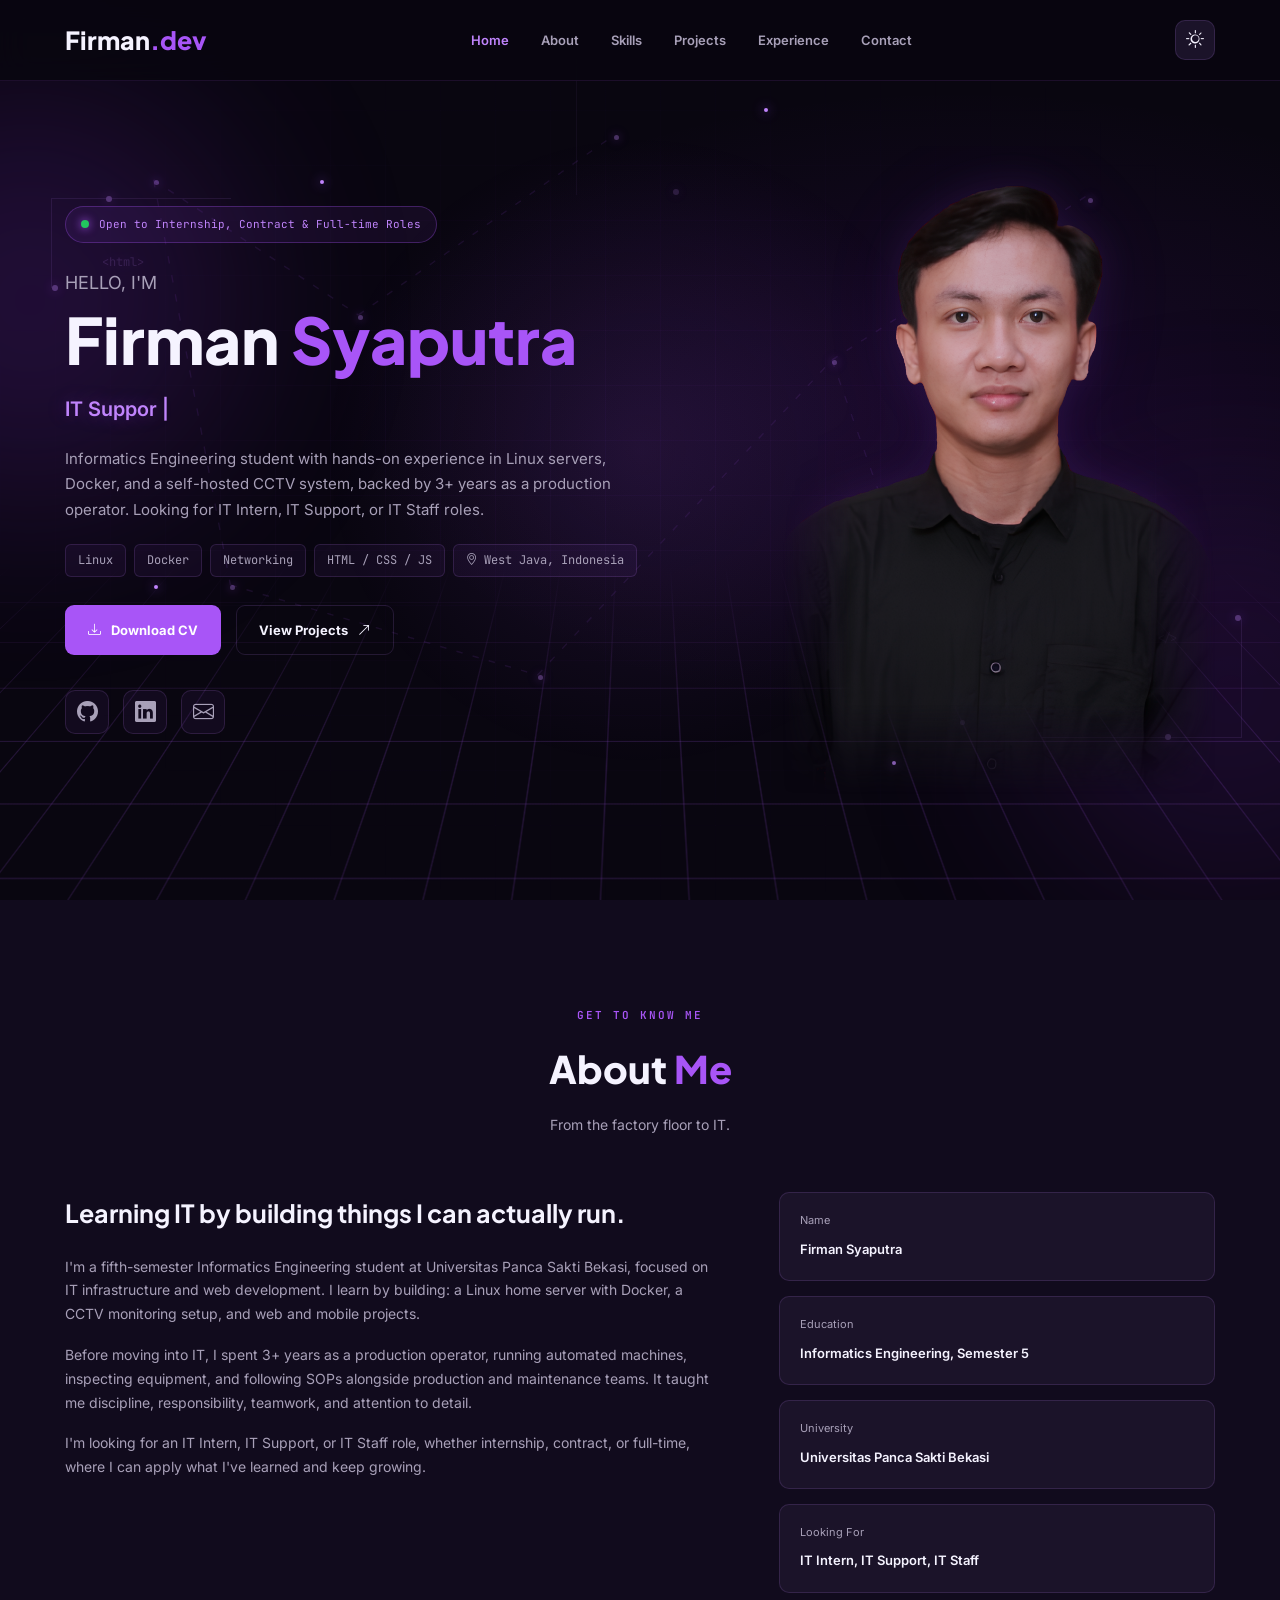
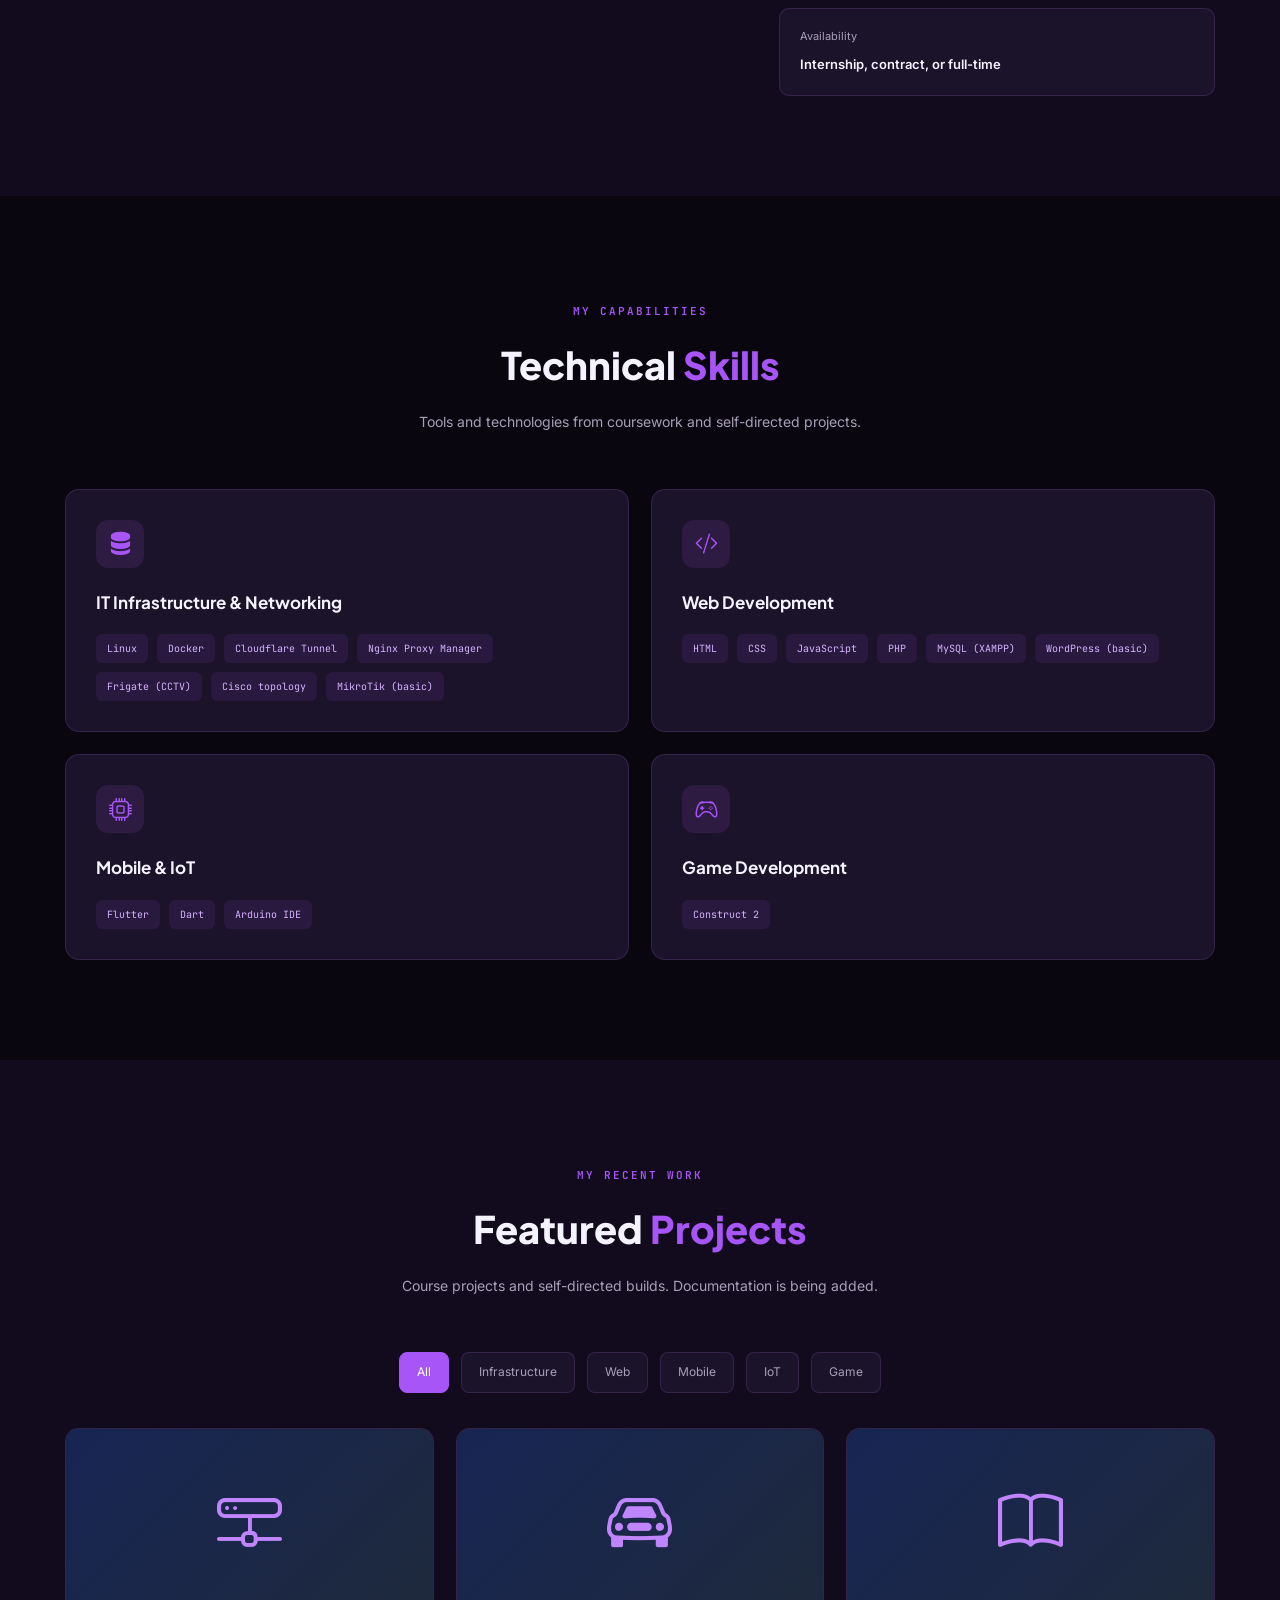
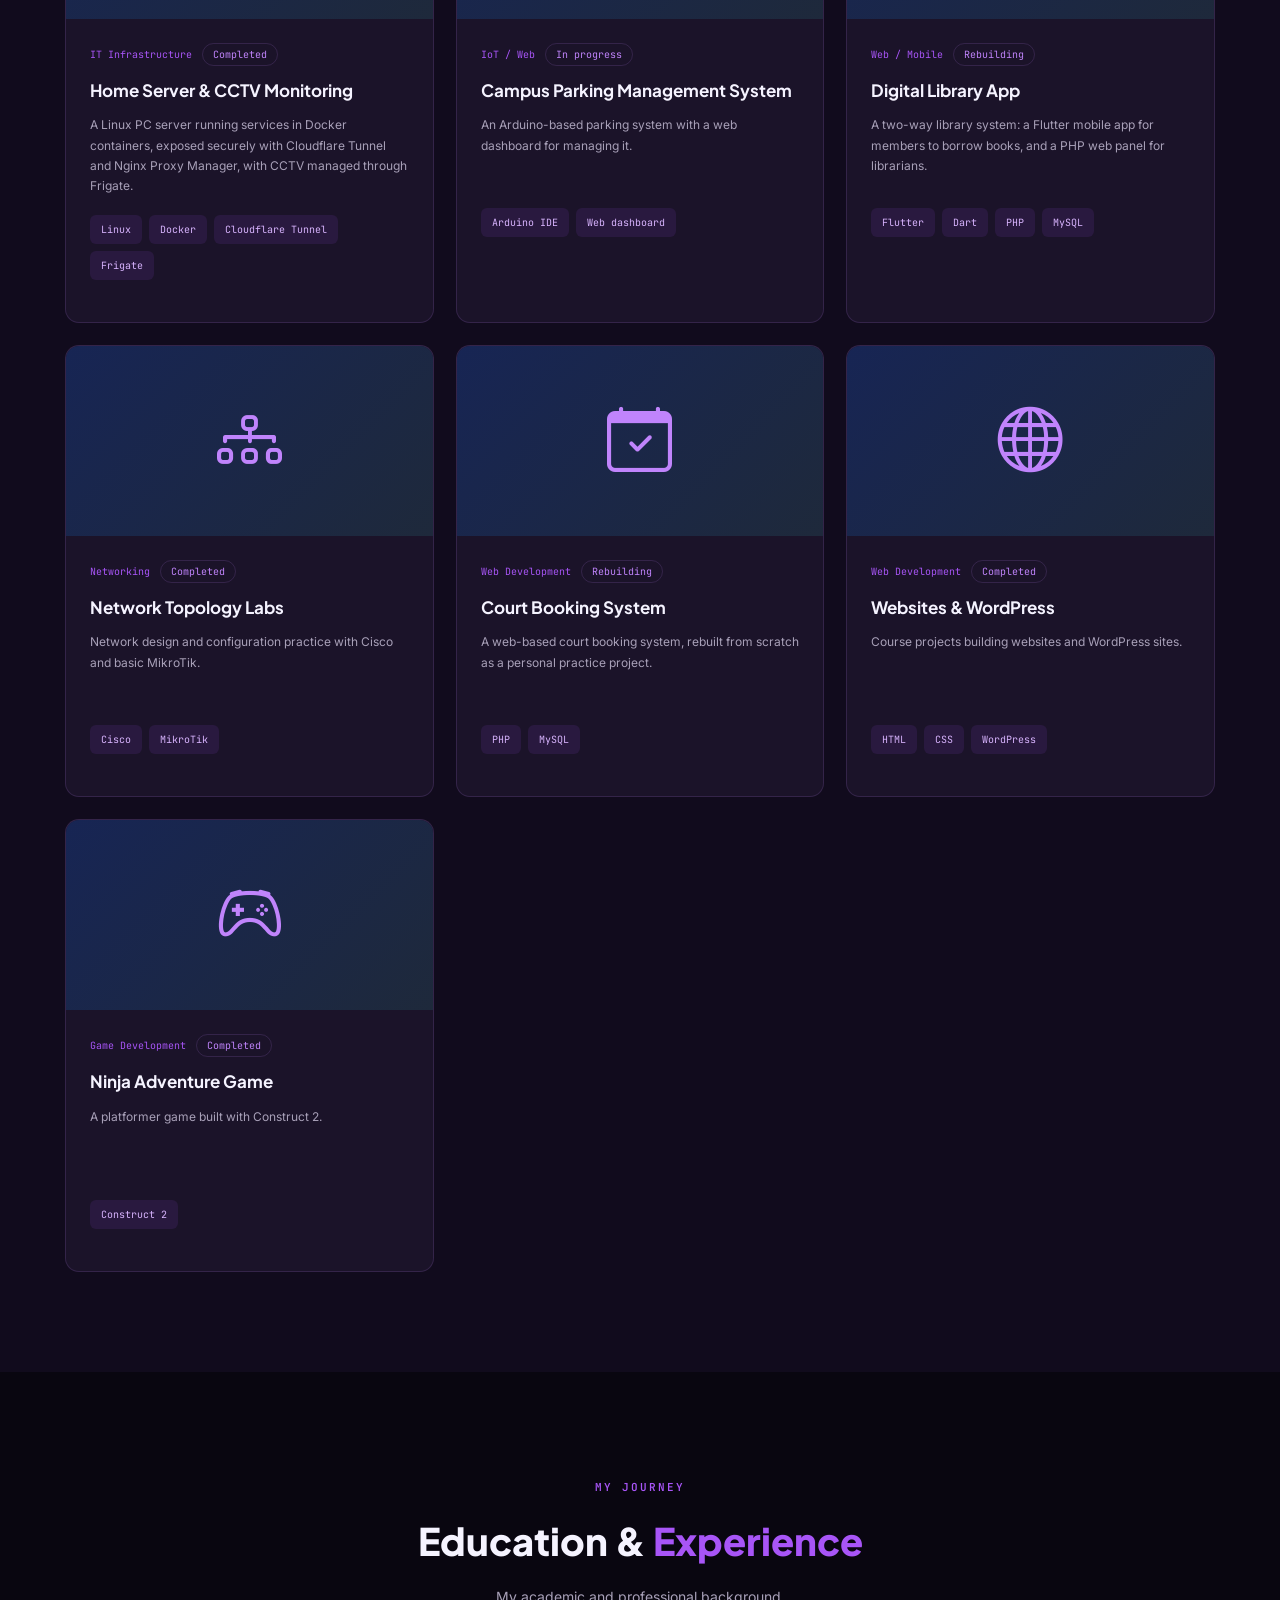
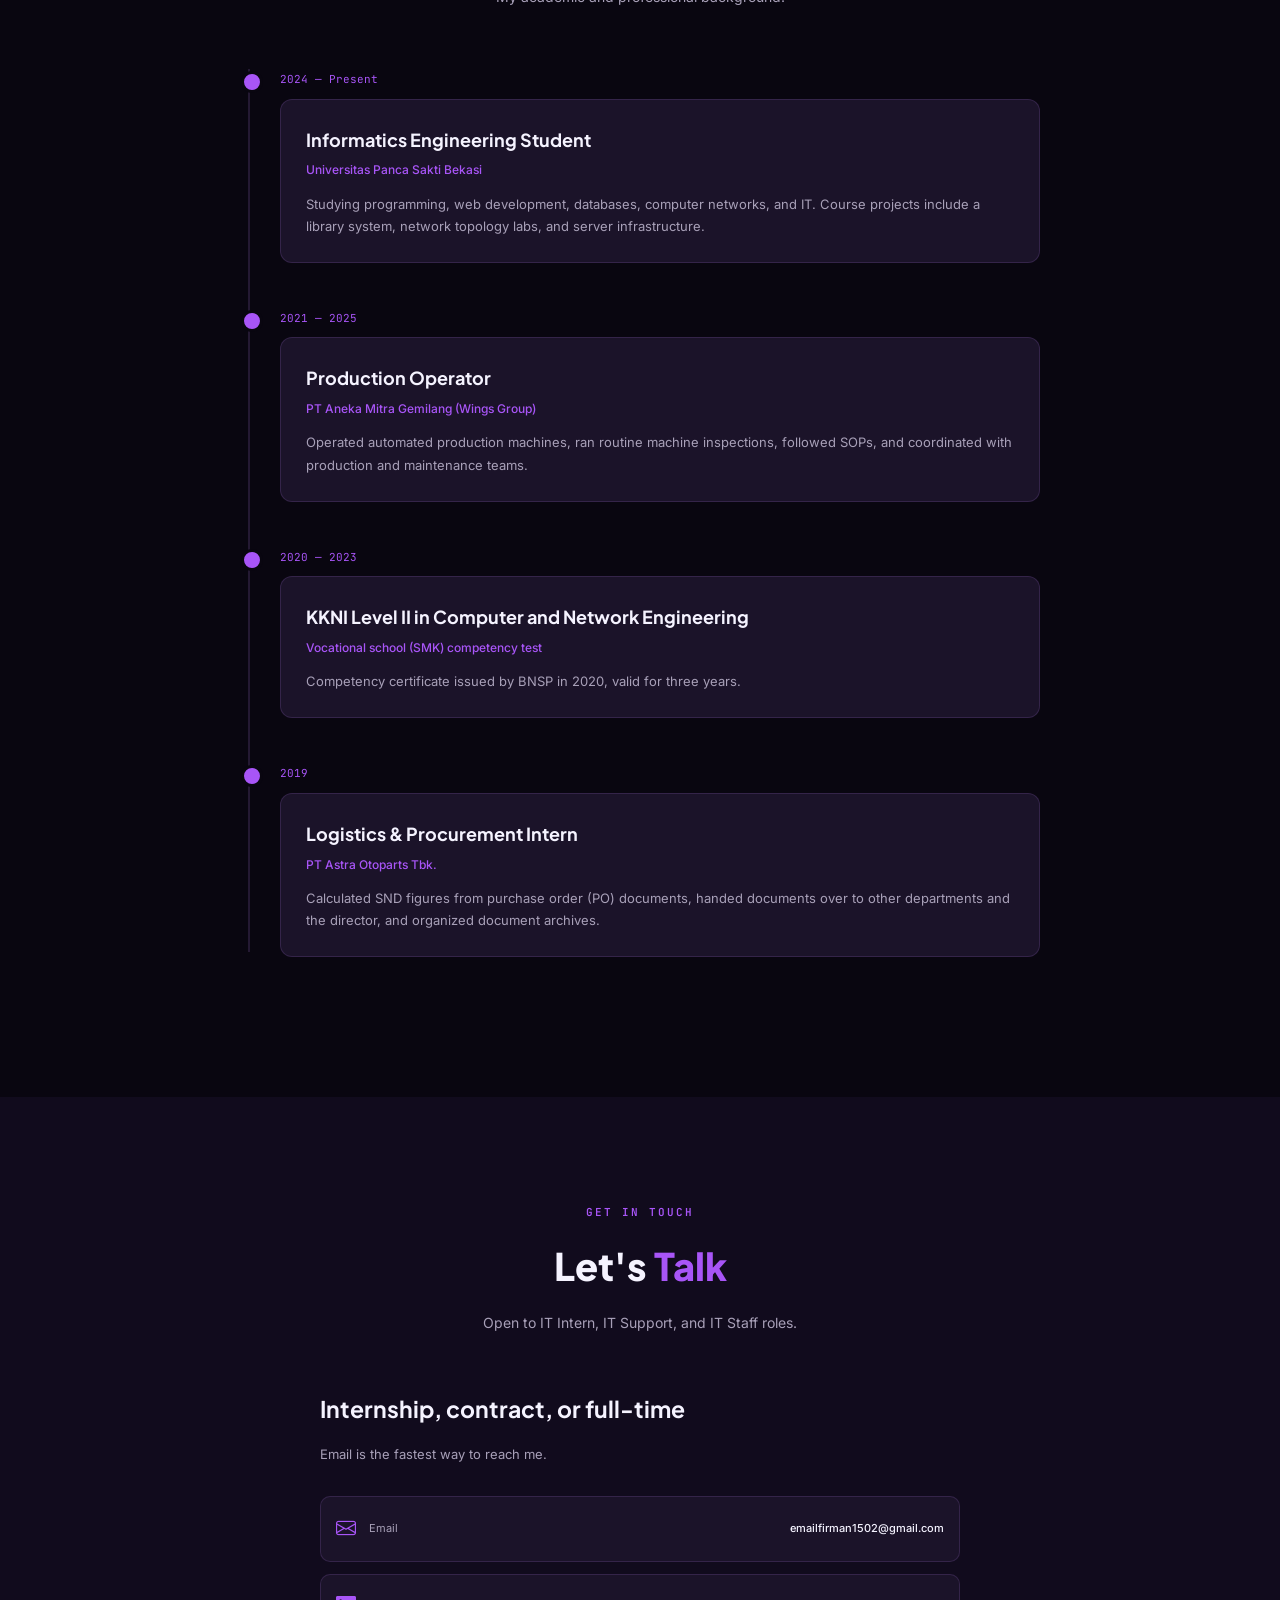
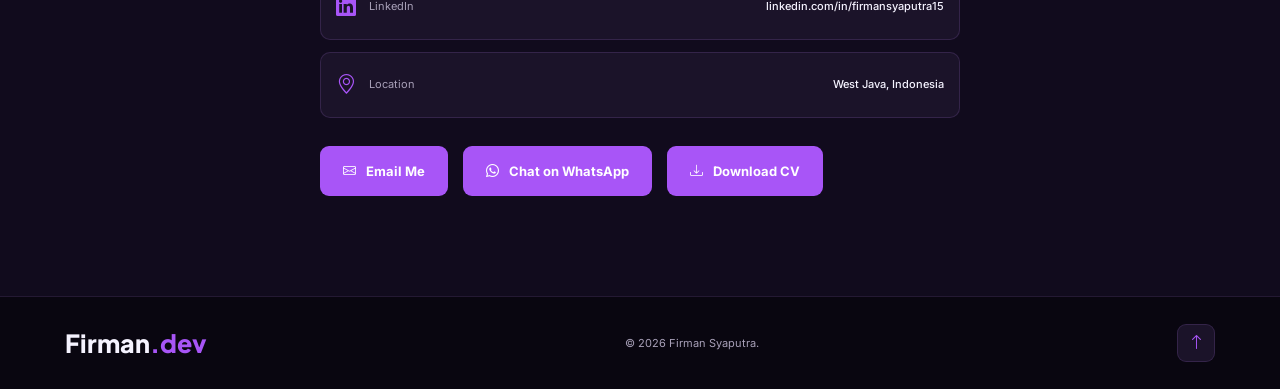
==== commit 27560b31: "Update portofolio:new hero, projects, and contact" ====
--- a/index.html
+++ b/index.html
@@ -363,7 +363,7 @@
                         <span class="timeline-date">2021 — 2025</span>
                         <div class="timeline-content"><h3>Production Operator</h3><h4>PT Aneka Mitra Gemilang (Wings Group)</h4><p>Operated automated production machines, ran routine machine inspections, followed SOPs, and coordinated with production and maintenance teams.</p></div>
                     </div>
-                    <div class="timeline-item"><!-- Tambahkan nama skema sertifikat jika sudah ada -->
+                    <div class="timeline-item">
                         <span class="timeline-date">2020 — 2023</span>
                         <div class="timeline-content"><h3>KKNI Level II in Computer and Network Engineering</h3><h4>Vocational school (SMK) competency test</h4><p>Competency certificate issued by BNSP in 2020, valid for three years.</p></div>
                     </div>
@@ -393,10 +393,8 @@
                         <div class="contact-item"><i class="bi bi-geo-alt"></i><span>Location</span><strong>West Java, Indonesia</strong></div>
                         <div class="contact-actions">
                             <a href="mailto:emailfirman1502@gmail.com" class="btn btn-primary"><i class="bi bi-envelope"></i> Email Me</a>
-                            <!-- WhatsApp: hapus tanda komentar dan ganti 62XXXXXXXXXX (62 di depan, tanpa 0)
-                            <a href="https://wa.me/62XXXXXXXXXX" class="btn btn-outline" target="_blank" rel="noopener noreferrer"><i class="bi bi-whatsapp"></i> Chat on WhatsApp</a>
-                            -->
-                            <a href="assets/Firman-Syaputra-CV.pdf" class="btn btn-outline" download><i class="bi bi-download"></i> Download CV</a>
+                            <a href="https://wa.me/6289663449595" class="btn btn-primary" target="_blank" rel="noopener noreferrer"><i class="bi bi-whatsapp"></i> Chat on WhatsApp</a>                         
+                            <a href="assets/Firman-Syaputra-CV.pdf" class="btn btn-primary" download><i class="bi bi-download"></i> Download CV</a>
                         </div>
                     </div>
                 </div>
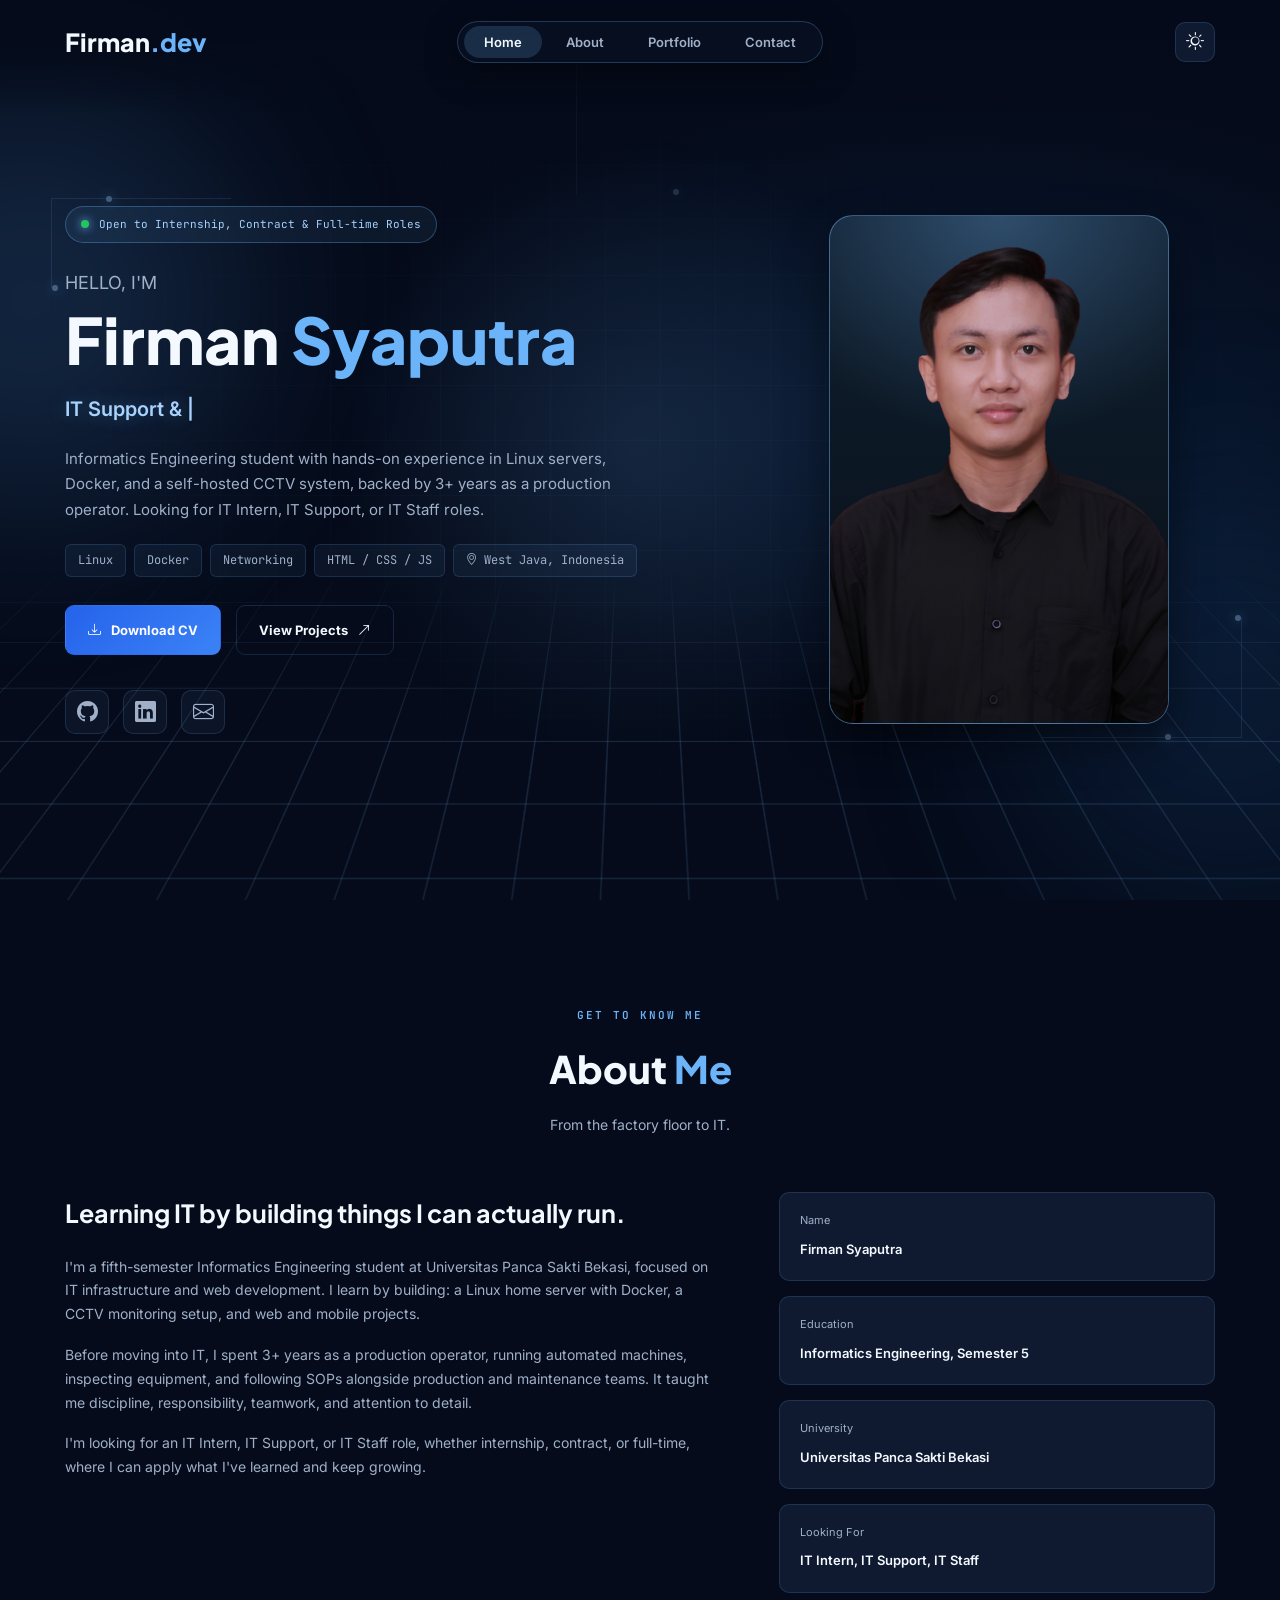
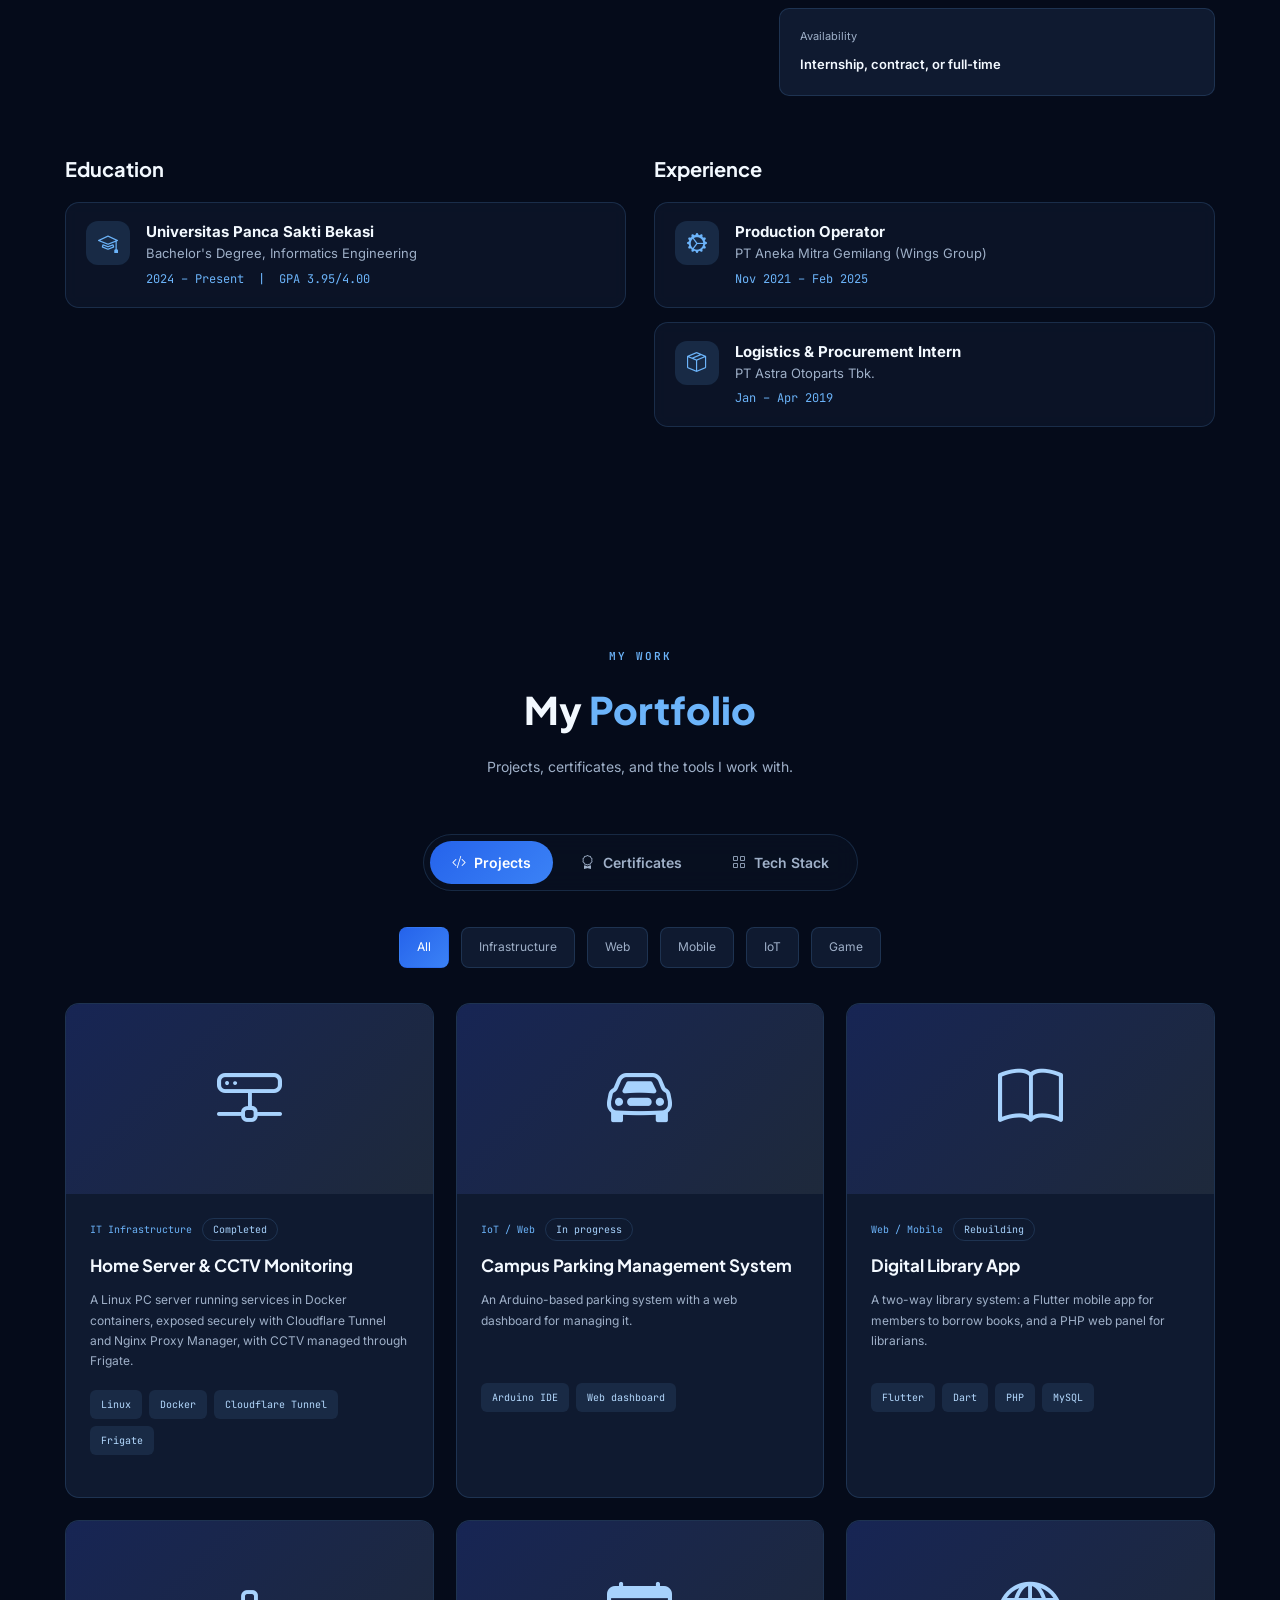
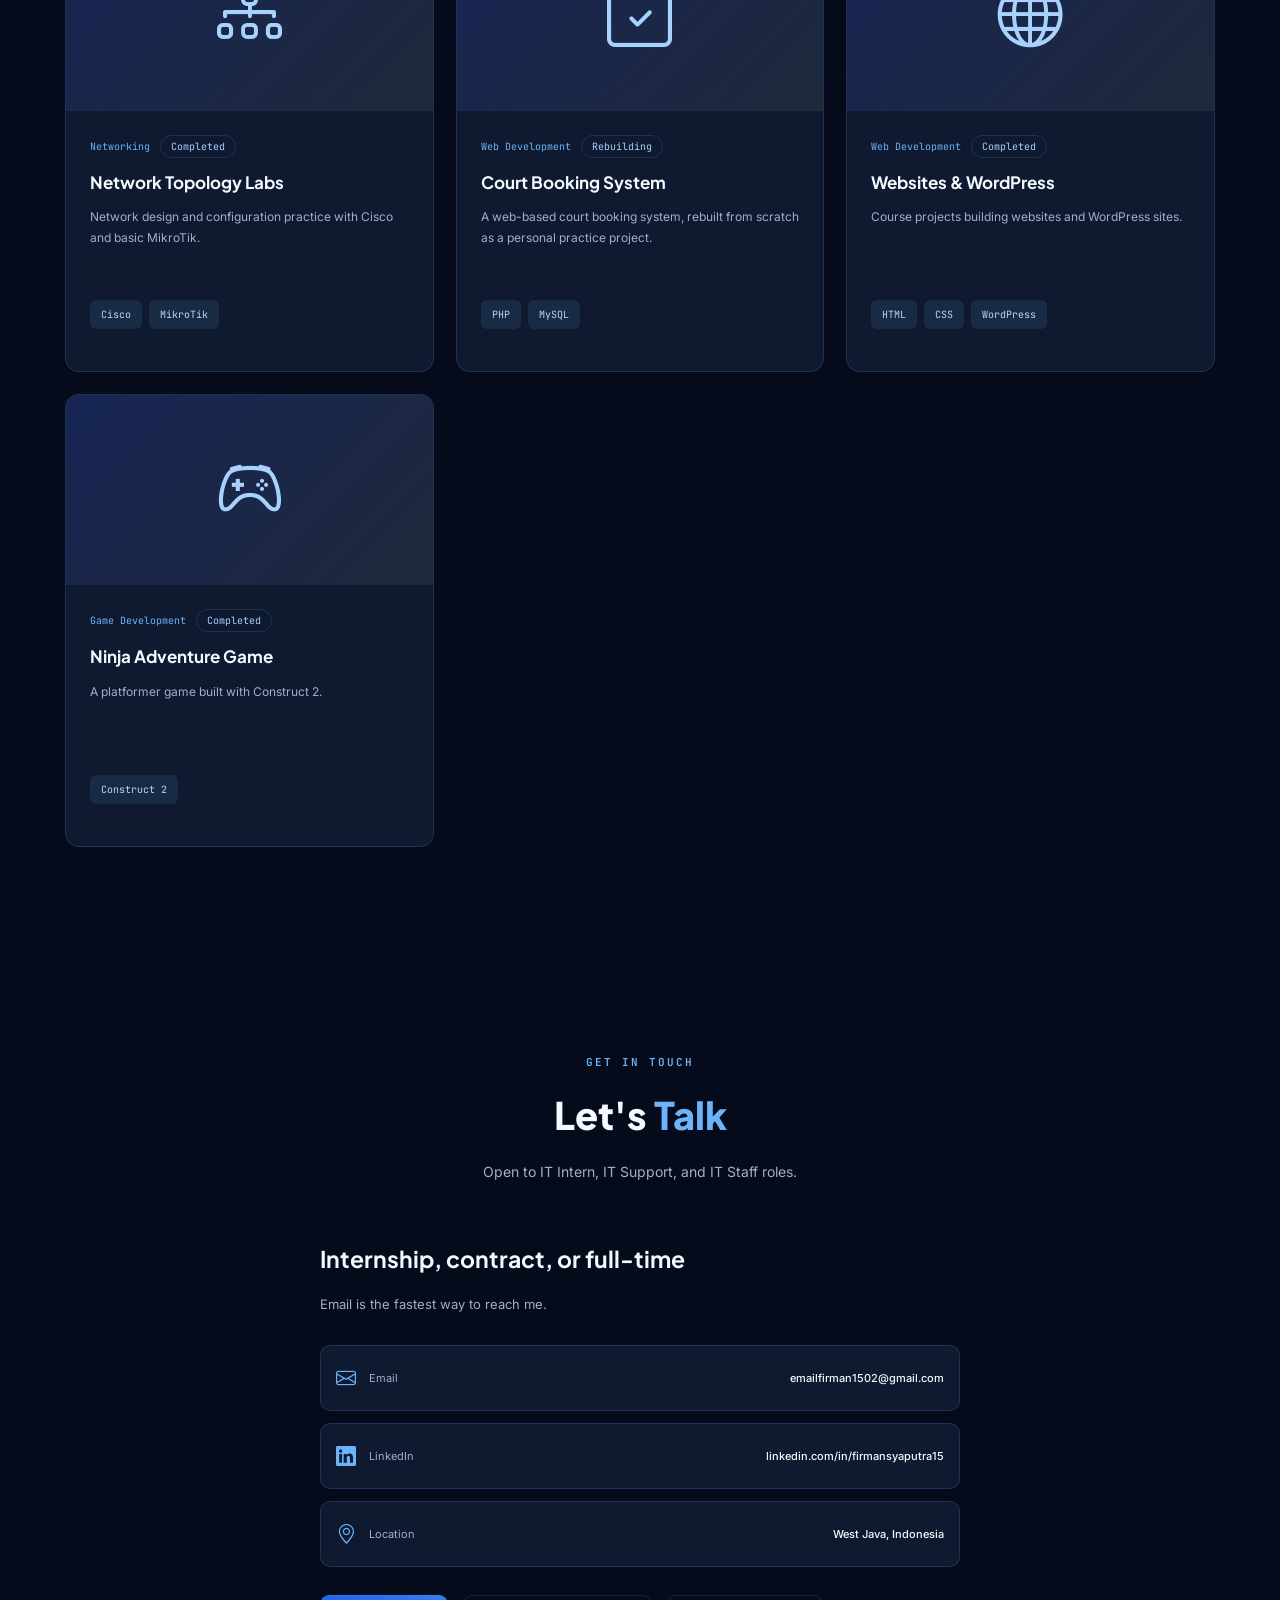
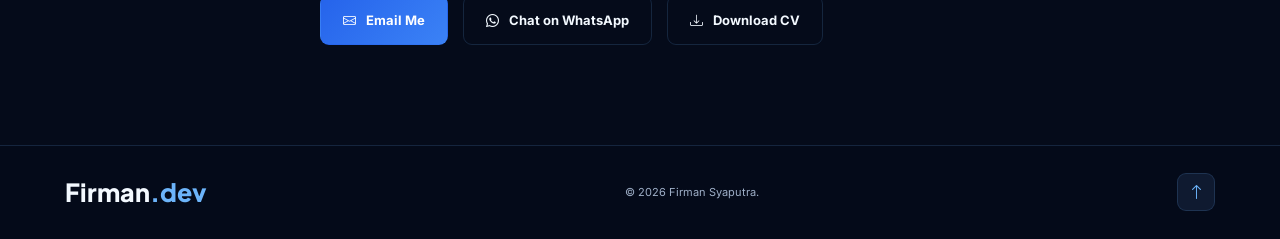
==== commit 15234ed9: "Update portfolio website" ====
--- a/index.html
+++ b/index.html
@@ -23,6 +23,7 @@
 </head>
 
 <body>
+    <canvas id="starfield" aria-hidden="true"></canvas>
 
     <!-- ================= NAVBAR ================= -->
     <header class="header">
@@ -32,9 +33,7 @@
             <ul class="nav-menu">
                 <li><a href="#home" class="nav-link active">Home</a></li>
                 <li><a href="#about" class="nav-link">About</a></li>
-                <li><a href="#skills" class="nav-link">Skills</a></li>
-                <li><a href="#projects" class="nav-link">Projects</a></li>
-                <li><a href="#experience" class="nav-link">Experience</a></li>
+                <li><a href="#projects" class="nav-link">Portfolio</a></li>
                 <li><a href="#contact" class="nav-link">Contact</a></li>
             </ul>
 
@@ -231,38 +230,45 @@
                             <div class="info-item"><span>Availability</span><strong>Internship, contract, or full-time</strong></div>
                         </div>
                     </div>
+                
+                    <div class="edu-exp">
+                        <div class="edu-col">
+                            <h3>Education</h3>
+                            <div class="info-card"><div class="info-icon"><i class="bi bi-mortarboard"></i></div>
+                                <div><strong>Universitas Panca Sakti Bekasi</strong><span>Bachelor's Degree, Informatics Engineering</span><em>2024 &ndash; Present &nbsp;|&nbsp; GPA 3.95/4.00</em></div></div>
+                        </div>
+                        <div class="edu-col">
+                            <h3>Experience</h3>
+                            <div class="info-card"><div class="info-icon"><i class="bi bi-gear-wide-connected"></i></div>
+                                <div><strong>Production Operator</strong><span>PT Aneka Mitra Gemilang (Wings Group)</span><em>Nov 2021 &ndash; Feb 2025</em></div></div>
+                            <div class="info-card"><div class="info-icon"><i class="bi bi-box-seam"></i></div>
+                                <div><strong>Logistics &amp; Procurement Intern</strong><span>PT Astra Otoparts Tbk.</span><em>Jan &ndash; Apr 2019</em></div></div>
+                        </div>
+                    </div>
                 </div>
             </section>
 
 
 
         <!-- ================= SKILLS ================= -->
-        <section class="skills section" id="skills">
-            <div class="container">
-                <div class="section-heading">
-                    <span class="section-label">MY CAPABILITIES</span>
-                    <h2>Technical <span>Skills</span></h2>
-                    <p>Tools and technologies from coursework and self-directed projects.</p>
-                </div>
-                <div class="skills-grid">
-                    <div class="skill-card"><i class="bi bi-server"></i><h3>IT Infrastructure &amp; Networking</h3><div class="skill-tags"><span>Linux</span><span>Docker</span><span>Cloudflare Tunnel</span><span>Nginx Proxy Manager</span><span>Frigate (CCTV)</span><span>Cisco topology</span><span>MikroTik (basic)</span></div></div>
-                    <div class="skill-card"><i class="bi bi-code-slash"></i><h3>Web Development</h3><div class="skill-tags"><span>HTML</span><span>CSS</span><span>JavaScript</span><span>PHP</span><span>MySQL (XAMPP)</span><span>WordPress (basic)</span></div></div>
-                    <div class="skill-card"><i class="bi bi-cpu"></i><h3>Mobile &amp; IoT</h3><div class="skill-tags"><span>Flutter</span><span>Dart</span><span>Arduino IDE</span></div></div>
-                    <div class="skill-card"><i class="bi bi-controller"></i><h3>Game Development</h3><div class="skill-tags"><span>Construct 2</span></div></div>
-                </div>
-            </div>
-        </section>
+
 
 
         <!-- ================= PROJECTS ================= -->
         <section class="projects section" id="projects">
             <div class="container">
                 <div class="section-heading">
-                    <span class="section-label">MY RECENT WORK</span>
-                    <h2>Featured <span>Projects</span></h2>
-                    <p>Course projects and self-directed builds. Documentation is being added.</p>
-                </div>
-                <div class="project-filters">
+                    <span class="section-label">MY WORK</span>
+                    <h2>My <span>Portfolio</span></h2>
+                    <p>Projects, certificates, and the tools I work with.</p>
+                </div>
+                <div class="portfolio-tabs" role="tablist">
+                    <button class="portfolio-tab active" data-tab="tab-projects" role="tab"><i class="bi bi-code-slash"></i> Projects</button>
+                    <button class="portfolio-tab" data-tab="tab-certs" role="tab"><i class="bi bi-award"></i> Certificates</button>
+                    <button class="portfolio-tab" data-tab="tab-stack" role="tab"><i class="bi bi-grid"></i> Tech Stack</button>
+                </div>
+                <div class="portfolio-panel" id="tab-projects">
+                    <div class="project-filters">
                     <button class="filter-btn active" data-filter="all">All</button>
                     <button class="filter-btn" data-filter="infrastructure">Infrastructure</button>
                     <button class="filter-btn" data-filter="web">Web</button>
@@ -270,7 +276,7 @@
                     <button class="filter-btn" data-filter="iot">IoT</button>
                     <button class="filter-btn" data-filter="game">Game</button>
                 </div>
-                <div class="projects-grid">
+                    <div class="projects-grid">
                     <article class="project-card" data-category="infrastructure">
                         <div class="project-image"><i class="bi bi-hdd-network"></i></div>
                         <div class="project-content">
@@ -342,38 +348,23 @@
                         </div>
                     </article>
                 </div>
+                </div>
+                <div class="portfolio-panel" id="tab-certs" hidden>
+                    <div class="cert-grid">
+                        <div class="info-card"><div class="info-icon"><i class="bi bi-patch-check"></i></div>
+                            <div><strong>BNSP Competency Certification</strong><span>KKNI Level II in Computer and Network Engineering</span><em>Issued 2020 &nbsp;|&nbsp; Valid through 2023</em></div></div>
+                        <!-- Tambah sertifikat lain dengan menyalin blok info-card di atas -->
+                    </div>
+                </div>
+                <div class="portfolio-panel" id="tab-stack" hidden>
+                    <div class="stack-grid"><div class="stack-tile"><img src="https://cdn.simpleicons.org/linux" alt="" loading="lazy" onerror="this.hidden=true;this.nextElementSibling.hidden=false"><i class="bi bi-terminal" hidden></i><b>Linux</b></div><div class="stack-tile"><img src="https://cdn.simpleicons.org/docker" alt="" loading="lazy" onerror="this.hidden=true;this.nextElementSibling.hidden=false"><i class="bi bi-box-seam" hidden></i><b>Docker</b></div><div class="stack-tile"><img src="https://cdn.simpleicons.org/nginxproxymanager" alt="" loading="lazy" onerror="this.hidden=true;this.nextElementSibling.hidden=false"><i class="bi bi-shield-lock" hidden></i><b>Nginx Proxy Manager</b></div><div class="stack-tile"><img src="https://cdn.simpleicons.org/cloudflare" alt="" loading="lazy" onerror="this.hidden=true;this.nextElementSibling.hidden=false"><i class="bi bi-cloud-arrow-up" hidden></i><b>Cloudflare Tunnel</b></div><div class="stack-tile"><i class="bi bi-camera-video"></i><b>Frigate</b></div><div class="stack-tile"><img src="https://cdn.simpleicons.org/cisco" alt="" loading="lazy" onerror="this.hidden=true;this.nextElementSibling.hidden=false"><i class="bi bi-diagram-3" hidden></i><b>Cisco</b><small>topology</small></div><div class="stack-tile"><img src="https://cdn.simpleicons.org/mikrotik" class="logo-mono" alt="" loading="lazy" onerror="this.hidden=true;this.nextElementSibling.hidden=false"><i class="bi bi-router" hidden></i><b>MikroTik</b><small>basic</small></div><div class="stack-tile"><img src="https://cdn.simpleicons.org/html5" alt="" loading="lazy" onerror="this.hidden=true;this.nextElementSibling.hidden=false"><i class="bi bi-code-slash" hidden></i><b>HTML</b></div><div class="stack-tile"><img src="https://cdn.simpleicons.org/css3" alt="" loading="lazy" onerror="this.hidden=true;this.nextElementSibling.hidden=false"><i class="bi bi-braces" hidden></i><b>CSS</b></div><div class="stack-tile"><img src="https://cdn.simpleicons.org/javascript" alt="" loading="lazy" onerror="this.hidden=true;this.nextElementSibling.hidden=false"><i class="bi bi-braces" hidden></i><b>JavaScript</b></div><div class="stack-tile"><img src="https://cdn.simpleicons.org/php" alt="" loading="lazy" onerror="this.hidden=true;this.nextElementSibling.hidden=false"><i class="bi bi-file-earmark-code" hidden></i><b>PHP</b></div><div class="stack-tile"><img src="https://cdn.simpleicons.org/mysql" alt="" loading="lazy" onerror="this.hidden=true;this.nextElementSibling.hidden=false"><i class="bi bi-database" hidden></i><b>MySQL</b><small>XAMPP</small></div><div class="stack-tile"><img src="https://cdn.simpleicons.org/wordpress" alt="" loading="lazy" onerror="this.hidden=true;this.nextElementSibling.hidden=false"><i class="bi bi-wordpress" hidden></i><b>WordPress</b><small>basic</small></div><div class="stack-tile"><img src="https://cdn.simpleicons.org/flutter" alt="" loading="lazy" onerror="this.hidden=true;this.nextElementSibling.hidden=false"><i class="bi bi-phone" hidden></i><b>Flutter</b></div><div class="stack-tile"><img src="https://cdn.simpleicons.org/dart" alt="" loading="lazy" onerror="this.hidden=true;this.nextElementSibling.hidden=false"><i class="bi bi-lightning-charge" hidden></i><b>Dart</b></div><div class="stack-tile"><img src="https://cdn.simpleicons.org/arduino" alt="" loading="lazy" onerror="this.hidden=true;this.nextElementSibling.hidden=false"><i class="bi bi-cpu" hidden></i><b>Arduino</b><small>IDE</small></div><div class="stack-tile"><i class="bi bi-controller"></i><b>Construct 2</b></div><div class="stack-tile"><img src="https://cdn.simpleicons.org/visualstudiocode" alt="" loading="lazy" onerror="this.hidden=true;this.nextElementSibling.hidden=false"><i class="bi bi-code-square" hidden></i><b>VS Code</b></div><div class="stack-tile"><img src="https://cdn.simpleicons.org/androidstudio" alt="" loading="lazy" onerror="this.hidden=true;this.nextElementSibling.hidden=false"><i class="bi bi-android2" hidden></i><b>Android Studio</b></div><div class="stack-tile"><img src="https://cdn.simpleicons.org/git" alt="" loading="lazy" onerror="this.hidden=true;this.nextElementSibling.hidden=false"><i class="bi bi-git" hidden></i><b>Git</b></div><div class="stack-tile"><img src="https://cdn.simpleicons.org/github" class="logo-mono" alt="" loading="lazy" onerror="this.hidden=true;this.nextElementSibling.hidden=false"><i class="bi bi-github" hidden></i><b>GitHub</b></div></div>
+                </div>
             </div>
         </section>
 
 
         <!-- ================= EXPERIENCE ================= -->
-        <section class="experience section" id="experience">
-            <div class="container">
-                <div class="section-heading">
-                    <span class="section-label">MY JOURNEY</span>
-                    <h2>Education &amp; <span>Experience</span></h2>
-                    <p>My academic and professional background.</p>
-                </div>
-                <div class="timeline">
-                    <div class="timeline-item">
-                        <span class="timeline-date">2024 — Present</span>
-                        <div class="timeline-content"><h3>Informatics Engineering Student</h3><h4>Universitas Panca Sakti Bekasi</h4><p>Studying programming, web development, databases, computer networks, and IT. Course projects include a library system, network topology labs, and server infrastructure.</p></div>
-                    </div>
-                    <div class="timeline-item">
-                        <span class="timeline-date">2021 — 2025</span>
-                        <div class="timeline-content"><h3>Production Operator</h3><h4>PT Aneka Mitra Gemilang (Wings Group)</h4><p>Operated automated production machines, ran routine machine inspections, followed SOPs, and coordinated with production and maintenance teams.</p></div>
-                    </div>
-                    <div class="timeline-item">
-                        <span class="timeline-date">2020 — 2023</span>
-                        <div class="timeline-content"><h3>KKNI Level II in Computer and Network Engineering</h3><h4>Vocational school (SMK) competency test</h4><p>Competency certificate issued by BNSP in 2020, valid for three years.</p></div>
-                    </div>
-                    <div class="timeline-item"><!-- Tulis kepanjangan SND jika perlu -->
-                        <span class="timeline-date">2019</span>
-                        <div class="timeline-content"><h3>Logistics &amp; Procurement Intern</h3><h4>PT Astra Otoparts Tbk.</h4><p>Calculated SND figures from purchase order (PO) documents, handed documents over to other departments and the director, and organized document archives.</p></div>
-                    </div>
-                </div>
-            </div>
-        </section>
+
 
 
         <!-- ================= CONTACT ================= -->
@@ -388,13 +379,13 @@
                     <div class="contact-info">
                         <h3>Internship, contract, or full-time</h3>
                         <p>Email is the fastest way to reach me.</p>
-                        <div class="contact-item"><i class="bi bi-envelope"></i><span>Email</span><strong>emailfirman1502@gmail.com</strong></div>
-                        <div class="contact-item"><i class="bi bi-linkedin"></i><span>LinkedIn</span><strong>linkedin.com/in/firmansyaputra15</strong></div>
+                        <a class="contact-item" href="mailto:emailfirman1502@gmail.com"><i class="bi bi-envelope"></i><span>Email</span><strong>emailfirman1502@gmail.com</strong></a>
+                        <a class="contact-item" href="https://www.linkedin.com/in/firmansyaputra15" target="_blank" rel="noopener noreferrer"><i class="bi bi-linkedin"></i><span>LinkedIn</span><strong>linkedin.com/in/firmansyaputra15</strong></a>
                         <div class="contact-item"><i class="bi bi-geo-alt"></i><span>Location</span><strong>West Java, Indonesia</strong></div>
                         <div class="contact-actions">
                             <a href="mailto:emailfirman1502@gmail.com" class="btn btn-primary"><i class="bi bi-envelope"></i> Email Me</a>
-                            <a href="https://wa.me/6289663449595" class="btn btn-primary" target="_blank" rel="noopener noreferrer"><i class="bi bi-whatsapp"></i> Chat on WhatsApp</a>                         
-                            <a href="assets/Firman-Syaputra-CV.pdf" class="btn btn-primary" download><i class="bi bi-download"></i> Download CV</a>
+                            <a href="https://wa.me/6289663449595" class="btn btn-outline" target="_blank" rel="noopener noreferrer"><i class="bi bi-whatsapp"></i> Chat on WhatsApp</a>
+                            <a href="assets/Firman-Syaputra-CV.pdf" class="btn btn-outline" download><i class="bi bi-download"></i> Download CV</a>
                         </div>
                     </div>
                 </div>
--- a/assets/css/style.css
+++ b/assets/css/style.css
@@ -3,17 +3,17 @@
 ================================ */
 
 :root {
-    --bg-primary: #090610;
-    --bg-secondary: #110B1D;
-    --bg-card: #1B1329;
-
-    --accent: #A855F7;
-    --accent-hover: #9333EA;
-
-    --text-primary: #F5F3FF;
-    --text-secondary: #A8A0B8;
-
-    --border-color: rgba(192, 132, 252, 0.15);
+    --bg-primary: #060B10;
+    --bg-secondary: #0B141D;
+    --bg-card: #131E29;
+
+    --accent: #77B8F9;
+    --accent-hover: #53A0ED;
+
+    --text-primary: #F3F9FF;
+    --text-secondary: #A0ACB8;
+
+    --border-color: rgba(167, 210, 253, 0.15);
 
     --font-heading: 'Plus Jakarta Sans', sans-serif;
     --font-body: 'Inter', sans-serif;
@@ -84,7 +84,7 @@
     left: 0;
     width: 100%;
     z-index: 1000;
-    background: rgba(11, 17, 32, 0.85);
+    background: rgba(9, 14, 28, 0.85);
     backdrop-filter: blur(16px);
     border-bottom: 1px solid var(--border-color);
 }
@@ -175,10 +175,10 @@
     align-items: center;
     gap: 10px;
     padding: 8px 15px;
-    border: 1px solid rgba(168, 85, 247, 0.3);
+    border: 1px solid rgba(119, 184, 249, 0.3);
     border-radius: 30px;
-    background: rgba(168, 85, 247, 0.08);
-    color: #C084FC;
+    background: rgba(119, 184, 249, 0.08);
+    color: #A7D2FD;
     font-family: var(--font-code);
     font-size: 11px;
     margin-bottom: 25px;
@@ -390,7 +390,7 @@
     justify-content: center;
     width: 48px;
     height: 48px;
-    background: rgba(168, 85, 247, 0.12);
+    background: rgba(119, 184, 249, 0.12);
     color: var(--accent);
     border-radius: 12px;
     font-size: 23px;
@@ -412,8 +412,8 @@
 .skill-tags span,
 .project-tags span {
     padding: 6px 11px;
-    background: rgba(168, 85, 247, 0.1);
-    color: #D8B4FE;
+    background: rgba(119, 184, 249, 0.1);
+    color: #B4D9FE;
     border-radius: 6px;
     font-family: var(--font-code);
     font-size: 10px;
@@ -485,7 +485,7 @@
 
 .project-image i {
     font-size: 65px;
-    color: #C084FC;
+    color: #A7D2FD;
 }
 
 .project-content {
@@ -817,7 +817,7 @@
 
 .detail-image i {
     font-size: 100px;
-    color: #C084FC;
+    color: #A7D2FD;
 }
 
 .detail-grid {
@@ -876,7 +876,7 @@
     height: 450px;
     background: radial-gradient(
         circle,
-        rgba(168, 85, 247, 0.13),
+        rgba(119, 184, 249, 0.13),
         transparent 70%
     );
     pointer-events: none;
@@ -988,7 +988,7 @@
 /* Form interaction */
 .form-group input:focus,
 .form-group textarea:focus {
-    box-shadow: 0 0 0 3px rgba(168, 85, 247, 0.12);
+    box-shadow: 0 0 0 3px rgba(119, 184, 249, 0.12);
 }
 
 /* Navigation focus */
@@ -1298,13 +1298,13 @@
 ========================================= */
 
 .header {
-    background: rgba(9, 6, 16, 0.84);
-    border-bottom-color: rgba(168, 85, 247, 0.12);
+    background: rgba(6, 11, 16, 0.84);
+    border-bottom-color: rgba(119, 184, 249, 0.12);
 }
 
 .nav-link:hover,
 .nav-link.active {
-    color: #C084FC;
+    color: #A7D2FD;
 }
 
 .hero {
@@ -1314,7 +1314,7 @@
     background:
         radial-gradient(
             ellipse at 75% 45%,
-            rgba(126, 34, 206, 0.13),
+            rgba(34, 120, 206, 0.13),
             transparent 45%
         ),
         var(--bg-primary);
@@ -1345,12 +1345,12 @@
 
     background-image:
         linear-gradient(
-            rgba(168, 85, 247, 0.055) 1px,
+            rgba(119, 184, 249, 0.055) 1px,
             transparent 1px
         ),
         linear-gradient(
             90deg,
-            rgba(168, 85, 247, 0.055) 1px,
+            rgba(119, 184, 249, 0.055) 1px,
             transparent 1px
         );
 
@@ -1380,13 +1380,13 @@
 .tech-glow-one {
     top: 10%;
     left: -180px;
-    background: #9333EA;
+    background: #53A0ED;
 }
 
 .tech-glow-two {
     right: -160px;
     bottom: 0;
-    background: #6B21A8;
+    background: #2164A8;
     animation-delay: 2s;
 }
 
@@ -1401,7 +1401,7 @@
 .circuit {
     position: absolute;
     display: block;
-    border: 1px solid rgba(192, 132, 252, 0.3);
+    border: 1px solid rgba(167, 210, 253, 0.3);
 }
 
 .circuit::before,
@@ -1411,8 +1411,8 @@
     width: 6px;
     height: 6px;
     border-radius: 50%;
-    background: #C084FC;
-    box-shadow: 0 0 12px #A855F7;
+    background: #A7D2FD;
+    box-shadow: 0 0 12px #77B8F9;
 }
 
 .circuit-one {
@@ -1480,8 +1480,8 @@
     width: 4px;
     height: 4px;
     border-radius: 50%;
-    background: #C084FC;
-    box-shadow: 0 0 12px #A855F7;
+    background: #A7D2FD;
+    box-shadow: 0 0 12px #77B8F9;
     animation: particleFloat 6s ease-in-out infinite;
 }
 
@@ -1524,11 +1524,11 @@
 
 .floating-code {
     position: absolute;
-    color: #C084FC;
+    color: #A7D2FD;
     font-family: var(--font-code);
     font-size: 12px;
     opacity: 0.16;
-    text-shadow: 0 0 12px rgba(168, 85, 247, 0.7);
+    text-shadow: 0 0 12px rgba(119, 184, 249, 0.7);
     animation: codeFloat 8s ease-in-out infinite;
 }
 
@@ -1706,7 +1706,7 @@
     pointer-events: none;
     background: radial-gradient(
         450px circle at var(--pointer-x) var(--pointer-y),
-        rgba(168, 85, 247, 0.12),
+        rgba(119, 184, 249, 0.12),
         transparent 70%
     );
 }
@@ -1738,11 +1738,11 @@
 
 #typing-text,
 .typing-cursor {
-    color: #C084FC;
+    color: #A7D2FD;
 }
 
 #typing-text {
-    text-shadow: 0 0 18px rgba(168, 85, 247, .35);
+    text-shadow: 0 0 18px rgba(119, 184, 249, .35);
 }
 
 .typing-cursor {
@@ -1750,7 +1750,7 @@
 }
 
 .status-dot {
-    box-shadow: 0 0 10px #A855F7;
+    box-shadow: 0 0 10px #77B8F9;
     animation: statusPulse 2s ease-in-out infinite;
 }
 
@@ -1774,15 +1774,15 @@
 }
 
 @keyframes statusPulse {
-    0%, 100% { box-shadow: 0 0 5px #A855F7; }
-    50% { box-shadow: 0 0 16px #C084FC; }
+    0%, 100% { box-shadow: 0 0 5px #77B8F9; }
+    50% { box-shadow: 0 0 16px #A7D2FD; }
 }
 
 @media (max-width: 767px) {
     .hero::after {
         background: radial-gradient(
             circle at 50% 35%,
-            rgba(168, 85, 247, .1),
+            rgba(119, 184, 249, .1),
             transparent 65%
         );
     }
@@ -1822,10 +1822,10 @@
     width: 5px;
     height: 5px;
     border-radius: 50%;
-    background: #C084FC;
+    background: #A7D2FD;
     box-shadow:
-        0 0 8px #A855F7,
-        0 0 18px rgba(168, 85, 247, 0.7);
+        0 0 8px #77B8F9,
+        0 0 18px rgba(119, 184, 249, 0.7);
     animation: networkPulse 3s ease-in-out infinite;
 }
 
@@ -1848,7 +1848,7 @@
 }
 
 .network-lines line {
-    stroke: #A855F7;
+    stroke: #77B8F9;
     stroke-width: 1;
     stroke-dasharray: 5 8;
     animation: networkLineFlow 8s linear infinite;
@@ -1902,12 +1902,12 @@
     height: 75%;
     background-image:
         linear-gradient(
-            rgba(168, 85, 247, 0.18) 1px,
+            rgba(119, 184, 249, 0.18) 1px,
             transparent 1px
         ),
         linear-gradient(
             90deg,
-            rgba(168, 85, 247, 0.18) 1px,
+            rgba(119, 184, 249, 0.18) 1px,
             transparent 1px
         );
     background-size: 55px 55px;
@@ -2006,8 +2006,8 @@
     box-shadow: none;
     transform: none;
     filter:
-        drop-shadow(0 0 18px rgba(168, 85, 247, 0.10))
-        drop-shadow(0 0 38px rgba(126, 34, 206, 0.08));
+        drop-shadow(0 0 18px rgba(119, 184, 249, 0.10))
+        drop-shadow(0 0 38px rgba(34, 120, 206, 0.08));
     -webkit-mask-image: linear-gradient(
         to bottom,
         #000 0%,
@@ -2083,7 +2083,7 @@
 
 /* Navbar mengikuti warna tema (sebelumnya biru navy) */
 .header {
-    background: rgba(9, 6, 16, 0.85);
+    background: rgba(6, 11, 16, 0.85);
 }
 
 /* Konten selalu di atas dekorasi background */
@@ -2120,12 +2120,12 @@
     height: 44px;
     border: 1px solid var(--border-color);
     border-radius: 10px;
-    background: rgba(168, 85, 247, 0.06);
+    background: rgba(119, 184, 249, 0.06);
 }
 
 .hero-socials a:hover {
     border-color: var(--accent);
-    background: rgba(168, 85, 247, 0.15);
+    background: rgba(119, 184, 249, 0.15);
 }
 
 /* Logo */
@@ -2166,7 +2166,7 @@
     padding: 5px 12px;
     border: 1px solid var(--border-color);
     border-radius: 6px;
-    background: rgba(168, 85, 247, 0.06);
+    background: rgba(119, 184, 249, 0.06);
     color: var(--text-secondary);
     font-family: var(--font-code);
     font-size: 12px;
@@ -2196,7 +2196,7 @@
     padding: 2px 10px;
     border: 1px solid var(--border-color);
     border-radius: 20px;
-    color: #C084FC;
+    color: #A7D2FD;
     font-family: var(--font-code);
     font-size: 10px;
 }
@@ -2213,4 +2213,367 @@
     flex-wrap: wrap;
     gap: 15px;
     margin-top: 28px;
+}
+
+
+/* =========================================
+   34. FRAMED PORTRAIT (kartu dengan border ungu)
+========================================= */
+
+.hero-visual {
+    align-items: center;
+}
+
+.profile-frame {
+    display: flex;
+    align-items: flex-end;
+    justify-content: center;
+    width: min(100%, 340px);
+    aspect-ratio: 4 / 5;
+    overflow: hidden;
+    border: 1px solid rgba(119, 184, 249, 0.45);
+    border-radius: 24px;
+    background:
+        radial-gradient(120% 70% at 50% 0%, rgba(119, 184, 249, 0.30), transparent 62%),
+        linear-gradient(180deg, #0F1E2E 0%, #081018 100%);
+    box-shadow:
+        0 24px 60px rgba(28, 81, 135, 0.35),
+        0 0 40px rgba(119, 184, 249, 0.16);
+    transition: transform 0.15s ease-out, box-shadow 0.3s ease, border-color 0.3s ease;
+}
+
+.profile-frame:hover {
+    border-color: rgba(167, 210, 253, 0.8);
+    box-shadow:
+        0 28px 70px rgba(28, 81, 135, 0.45),
+        0 0 56px rgba(119, 184, 249, 0.28);
+}
+
+/* Foto utuh di dalam kartu, tanpa fade/mask lagi */
+.profile-photo {
+    width: 100%;
+    height: 100%;
+    object-fit: contain;
+    object-position: center bottom;
+    filter: none;
+    -webkit-mask-image: none;
+    mask-image: none;
+}
+
+body.light-theme .profile-frame {
+    border-color: rgba(34, 120, 206, 0.35);
+    background:
+        radial-gradient(120% 70% at 50% 0%, rgba(119, 184, 249, 0.22), transparent 62%),
+        linear-gradient(180deg, #E9F4FF 0%, #D5E7FA 100%);
+    box-shadow: 0 20px 50px rgba(34, 120, 206, 0.18);
+}
+
+@media (max-width: 767px) {
+    .profile-frame {
+        width: min(100%, 340px);
+    }
+}
+
+
+/* =========================================
+   35. FRAME MENGIKUTI UKURAN FOTO (tanpa celah di samping bahu)
+========================================= */
+
+.profile-frame {
+    display: block;
+    aspect-ratio: auto;
+}
+
+.profile-photo {
+    display: block;
+    width: 100%;
+    height: auto;
+    object-fit: cover;
+    object-position: center bottom;
+}
+
+
+/* =========================================
+   36. LIGHT BLUE DARK THEME + STARFIELD
+========================================= */
+
+:root {
+    --bg-primary: #050b1a;
+    --bg-secondary: #0a1224;
+    --bg-card: #0f1a30;
+    --accent: #6cb4fa;
+    --accent-hover: #4a9df0;
+    --text-secondary: #9fb0c8;
+    --border-color: rgba(108, 180, 250, 0.16);
+}
+
+#starfield {
+    position: fixed;
+    inset: 0;
+    width: 100%;
+    height: 100%;
+    z-index: -1;
+    pointer-events: none;
+}
+
+body {
+    background:
+        radial-gradient(70% 50% at 15% 0%, rgba(40, 100, 220, 0.20), transparent 70%),
+        radial-gradient(60% 45% at 90% 100%, rgba(30, 140, 230, 0.14), transparent 70%),
+        var(--bg-primary);
+    background-attachment: fixed;
+}
+
+/* Section transparan supaya bintang terlihat */
+.about, .skills, .projects, .experience, .contact {
+    background: transparent;
+}
+
+.footer {
+    background: var(--footer-bg);
+}
+
+/* Dekorasi hero lama diganti bintang */
+.network-lines, .network-nodes, .tech-particles, .floating-code {
+    display: none;
+}
+
+/* ---------- Navbar pil melayang (desktop) ---------- */
+@media (min-width: 768px) {
+    .header {
+        background: transparent;
+        backdrop-filter: none;
+        border-bottom: 0;
+        pointer-events: none;
+    }
+    .header .logo,
+    .header .nav-actions,
+    .header .nav-menu { pointer-events: auto; }
+    .header .navbar { position: relative; min-height: 84px; }
+    .nav-menu {
+        position: absolute;
+        left: 50%;
+        transform: translateX(-50%);
+        gap: 4px;
+        padding: 6px;
+        border-radius: 999px;
+        background: var(--glass);
+        border: 1px solid var(--glass-border);
+        backdrop-filter: blur(14px);
+        box-shadow: 0 10px 34px rgba(0, 0, 0, 0.4);
+    }
+    .nav-link {
+        padding: 8px 20px;
+        border-radius: 999px;
+    }
+    .nav-link:hover { color: var(--text-primary); }
+    .nav-link.active {
+        color: var(--text-primary);
+        background: rgba(108, 180, 250, 0.18);
+    }
+}
+
+/* ---------- Education & Experience ---------- */
+.edu-exp {
+    display: grid;
+    grid-template-columns: 1fr 1fr;
+    gap: 28px;
+    margin-top: 56px;
+}
+.edu-col h3 {
+    font-family: var(--font-heading);
+    font-size: 20px;
+    margin-bottom: 16px;
+}
+.info-card {
+    display: flex;
+    gap: 16px;
+    align-items: flex-start;
+    padding: 18px 20px;
+    margin-bottom: 14px;
+    border: 1px solid var(--border-color);
+    border-radius: 14px;
+    background: var(--card-glass);
+    backdrop-filter: blur(8px);
+    transition: border-color 0.3s ease, transform 0.3s ease;
+}
+.info-card:hover { border-color: rgba(108, 180, 250, 0.45); transform: translateY(-2px); }
+.info-icon {
+    flex: none;
+    display: grid;
+    place-items: center;
+    width: 44px;
+    height: 44px;
+    border-radius: 12px;
+    background: rgba(108, 180, 250, 0.14);
+    color: var(--accent);
+    font-size: 20px;
+}
+.info-card strong { display: block; font-size: 15px; line-height: 1.4; }
+.info-card span { display: block; font-size: 13px; color: var(--text-secondary); }
+.info-card em { display: block; margin-top: 4px; font-style: normal; font-size: 12px; color: var(--accent); font-family: var(--font-code); }
+
+/* ---------- Tab Portfolio ---------- */
+.portfolio-tabs {
+    display: flex;
+    justify-content: center;
+    flex-wrap: wrap;
+    gap: 6px;
+    width: fit-content;
+    max-width: 100%;
+    margin: 0 auto 36px;
+    padding: 6px;
+    border-radius: 999px;
+    border: 1px solid var(--border-color);
+    background: var(--glass);
+    backdrop-filter: blur(12px);
+}
+.portfolio-tab {
+    display: inline-flex;
+    align-items: center;
+    gap: 8px;
+    padding: 10px 22px;
+    border: 0;
+    border-radius: 999px;
+    background: transparent;
+    color: var(--text-secondary);
+    font-size: 14px;
+    font-weight: 600;
+    cursor: pointer;
+    transition: 0.25s ease;
+}
+.portfolio-tab:hover { color: var(--text-primary); }
+.portfolio-tab.active { background: var(--accent-hover); color: #fff; }
+.portfolio-panel[hidden] { display: none; }
+.portfolio-panel { animation: fadeSlideUp 0.45s ease both; }
+
+/* ---------- Tech Stack ---------- */
+.stack-grid {
+    display: grid;
+    grid-template-columns: repeat(auto-fill, minmax(130px, 1fr));
+    gap: 14px;
+}
+.stack-tile {
+    display: flex;
+    flex-direction: column;
+    align-items: center;
+    gap: 10px;
+    padding: 22px 10px;
+    text-align: center;
+    border: 1px solid var(--border-color);
+    border-radius: 14px;
+    background: var(--card-glass);
+    transition: 0.3s ease;
+}
+.stack-tile:hover { border-color: rgba(108, 180, 250, 0.5); transform: translateY(-3px); }
+.stack-tile i { font-size: 30px; color: var(--accent); }
+.stack-tile b { font-size: 13px; font-weight: 600; }
+.stack-tile small { margin-top: -6px; font-size: 11px; color: var(--text-secondary); font-family: var(--font-code); }
+
+/* ---------- Sertifikat ---------- */
+.cert-grid { display: grid; grid-template-columns: repeat(auto-fill, minmax(280px, 1fr)); gap: 18px; }
+
+@media (max-width: 767px) {
+    .edu-exp { grid-template-columns: 1fr; }
+    .portfolio-tab { padding: 9px 16px; font-size: 13px; }
+}
+
+body.light-theme {
+    background: #f4f8ff;
+}
+body.light-theme #starfield { opacity: 0.25; }
+
+
+/* =========================================
+   37. KONTRAS TOMBOL (teks putih di atas biru)
+========================================= */
+
+.btn-primary,
+.portfolio-tab.active,
+.filter-btn.active {
+    background: linear-gradient(135deg, #2563eb, #3b82f6);
+    color: #fff;
+    border-color: transparent;
+}
+
+.btn-primary:hover {
+    background: linear-gradient(135deg, #1d4ed8, #2563eb);
+}
+
+
+/* Fade di belakang navbar melayang supaya teks tidak bertabrakan saat scroll */
+@media (min-width: 768px) {
+    .header::before {
+        content: "";
+        position: absolute;
+        inset: 0 0 -28px;
+        background: linear-gradient(to bottom, var(--fade-top) 40%, transparent);
+        pointer-events: none;
+        z-index: -1;
+    }
+}
+
+
+/* =========================================
+   38. SINKRON TEMA GELAP / TERANG
+========================================= */
+
+:root {
+    --glass: rgba(10, 18, 36, 0.62);
+    --glass-border: rgba(108, 180, 250, 0.26);
+    --card-glass: rgba(15, 26, 48, 0.6);
+    --footer-bg: rgba(5, 11, 26, 0.7);
+    --fade-top: rgba(5, 11, 26, 0.92);
+}
+
+body.light-theme {
+    --glass: rgba(255, 255, 255, 0.78);
+    --glass-border: rgba(37, 99, 235, 0.2);
+    --card-glass: rgba(255, 255, 255, 0.85);
+    --footer-bg: rgba(226, 236, 252, 0.9);
+    --fade-top: rgba(244, 248, 255, 0.95);
+    --accent: #2563eb;
+    --accent-hover: #1d4ed8;
+    --text-secondary: #475569;
+    --border-color: rgba(37, 99, 235, 0.16);
+}
+
+body.light-theme #starfield { display: none; }
+body.light-theme .nav-link.active { background: rgba(37, 99, 235, 0.12); color: #0f172a; }
+body.light-theme .nav-link:hover { color: #0f172a; }
+body.light-theme .info-icon,
+body.light-theme .stack-tile i { color: #2563eb; }
+
+/* Panel foto tetap gelap di kedua tema, supaya baju hitam menyatu */
+body.light-theme .profile-frame {
+    border-color: rgba(108, 180, 250, 0.4);
+    background:
+        radial-gradient(120% 70% at 50% 0%, rgba(59, 130, 246, 0.28), transparent 62%),
+        linear-gradient(180deg, #10203d 0%, #070e1f 100%);
+    box-shadow: 0 18px 44px rgba(30, 64, 140, 0.25);
+}
+
+/* Glow foto lebih tenang */
+.profile-frame {
+    box-shadow: 0 18px 44px rgba(0, 0, 0, 0.45);
+}
+
+
+/* =========================================
+   39. LOGO ASLI DI TECH STACK
+========================================= */
+
+.stack-tile img {
+    width: 40px;
+    height: 40px;
+    object-fit: contain;
+}
+
+.stack-tile [hidden] {
+    display: none !important;
+}
+
+/* Logo hitam (GitHub, MikroTik) dibalik jadi terang di tema gelap */
+body:not(.light-theme) .logo-mono {
+    filter: invert(0.9);
 }
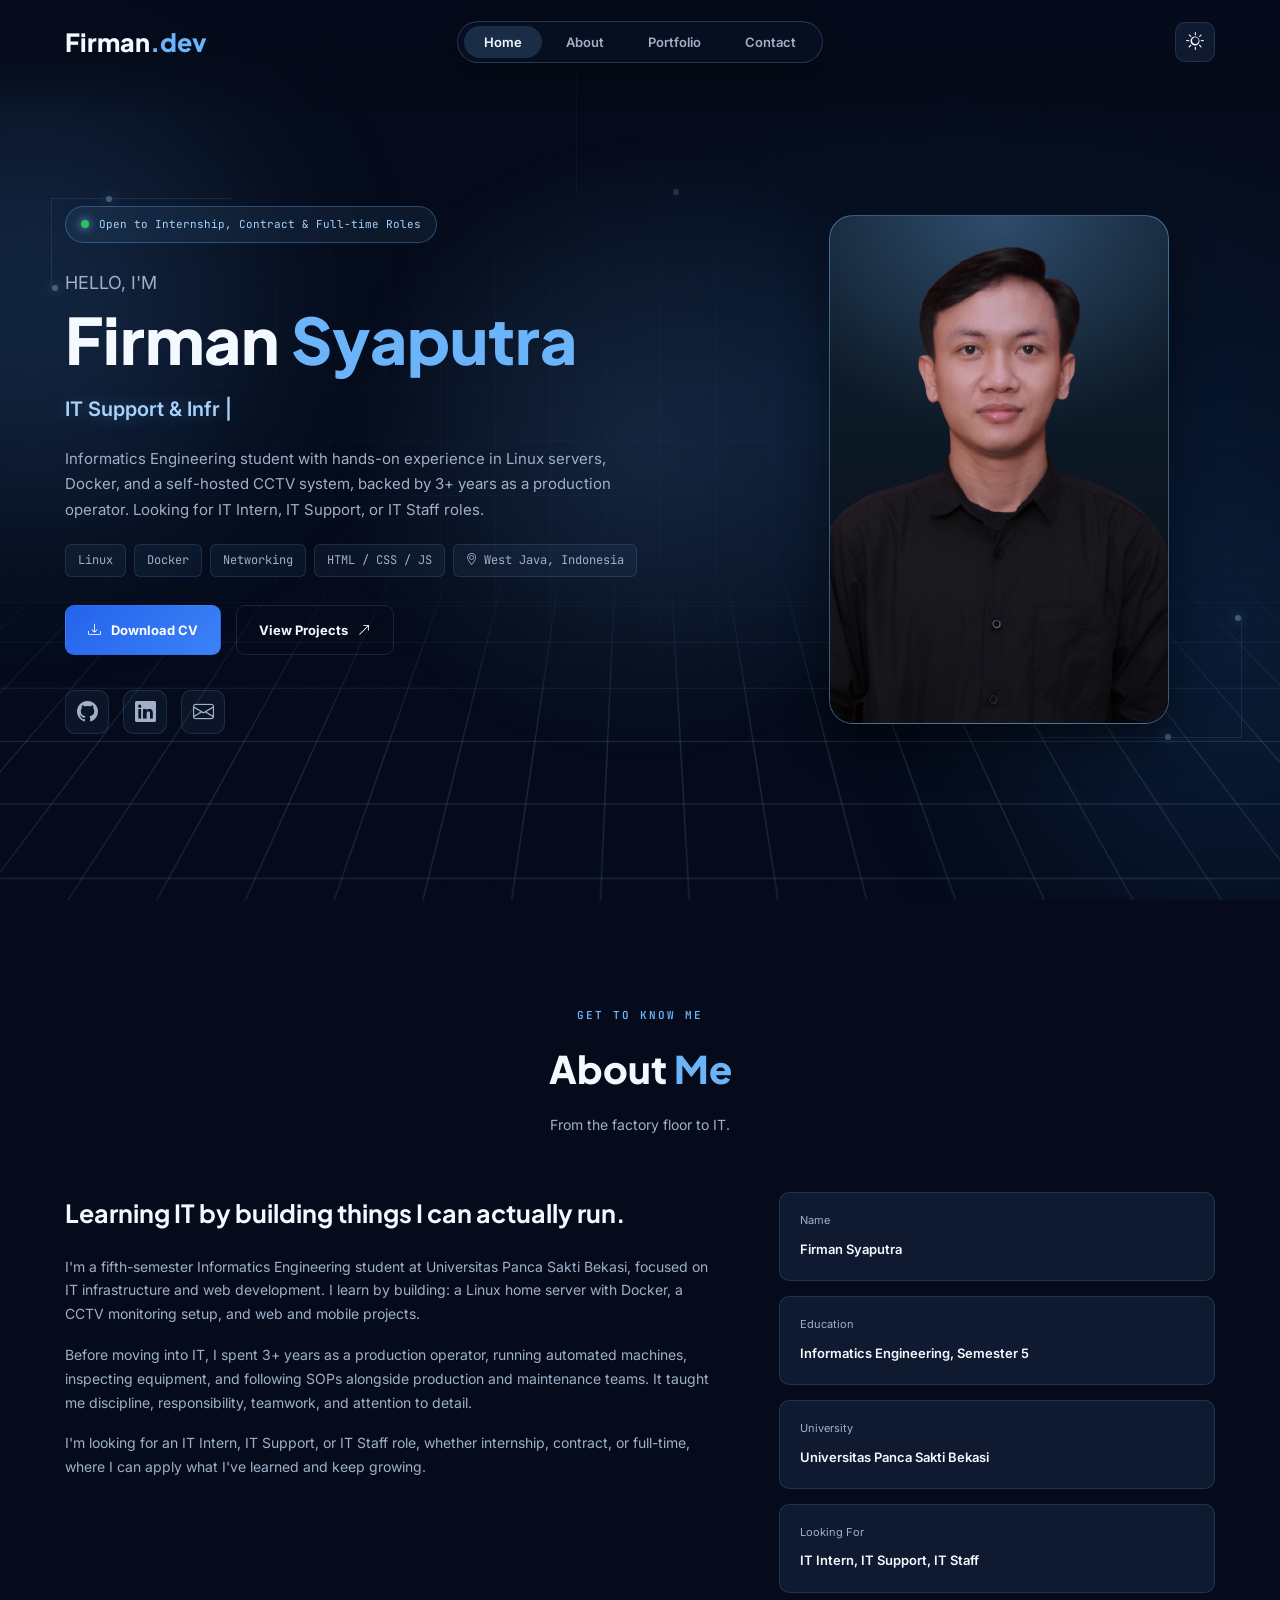
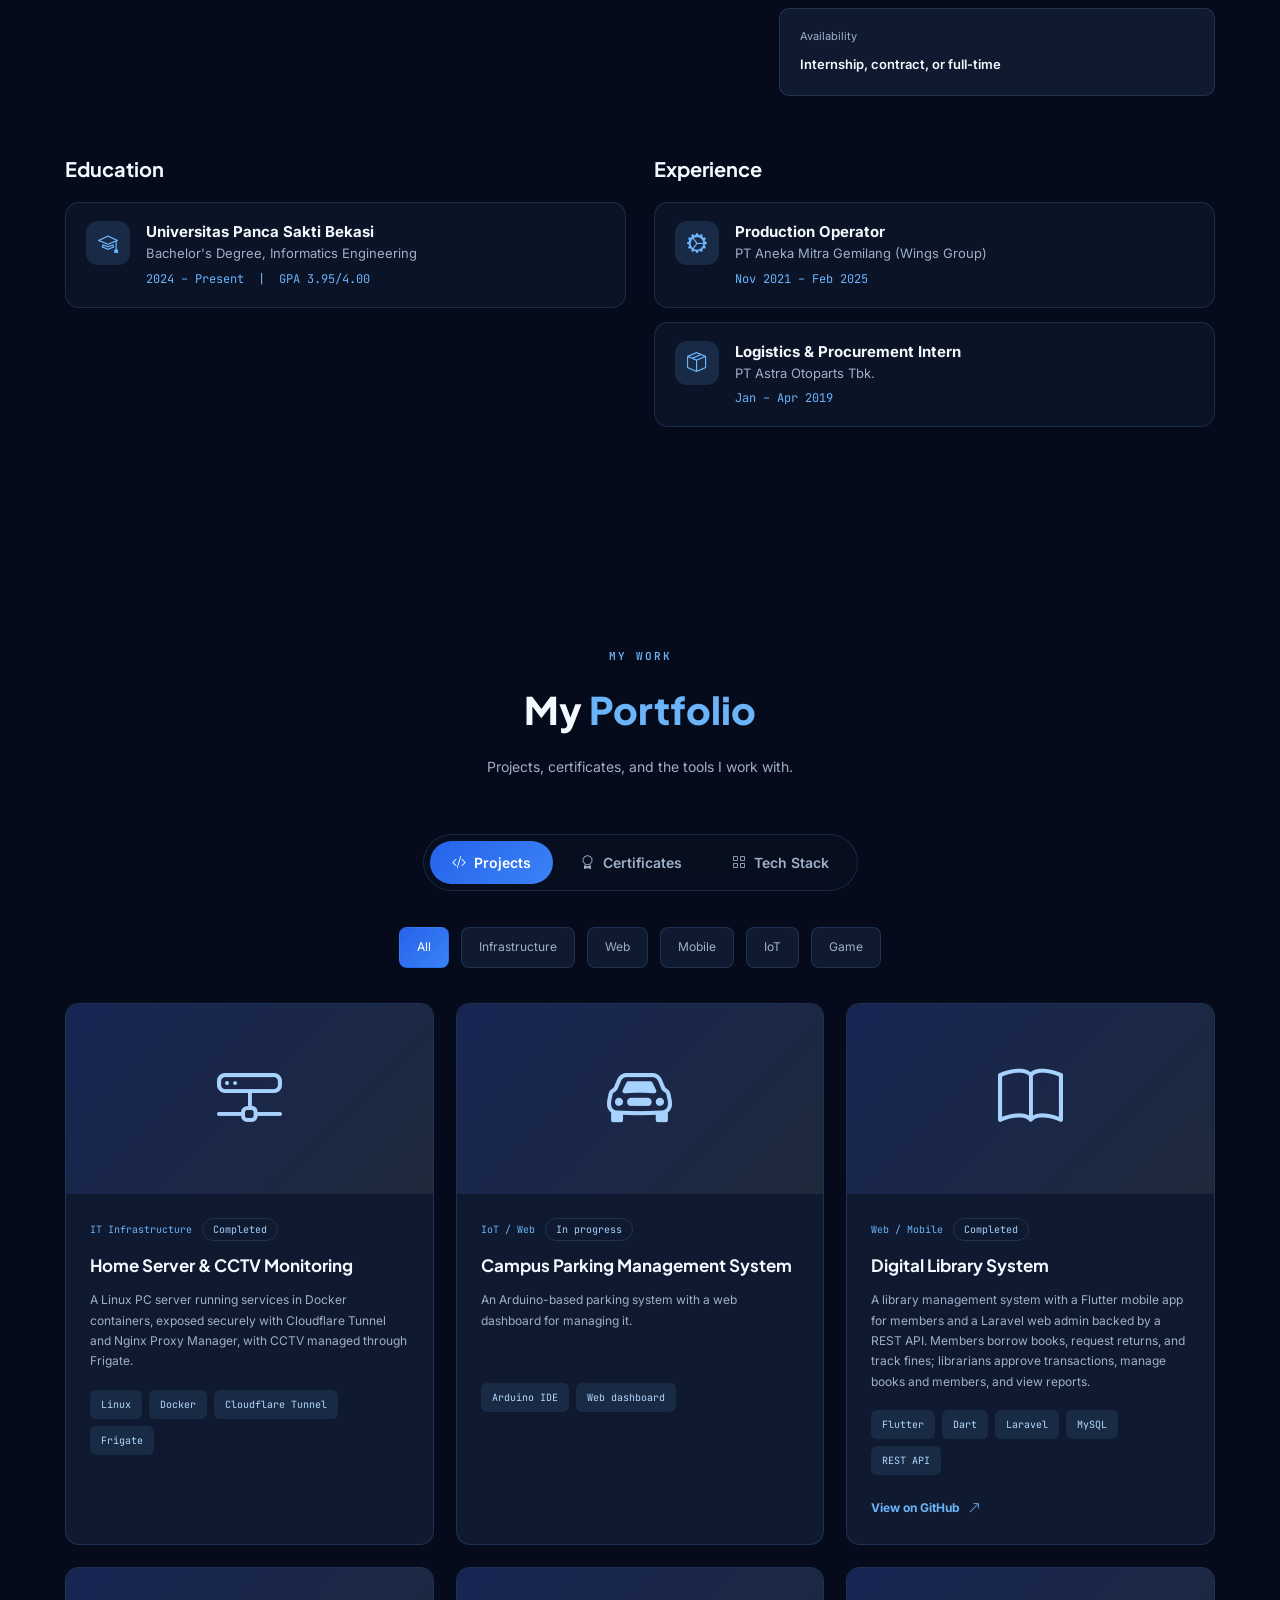
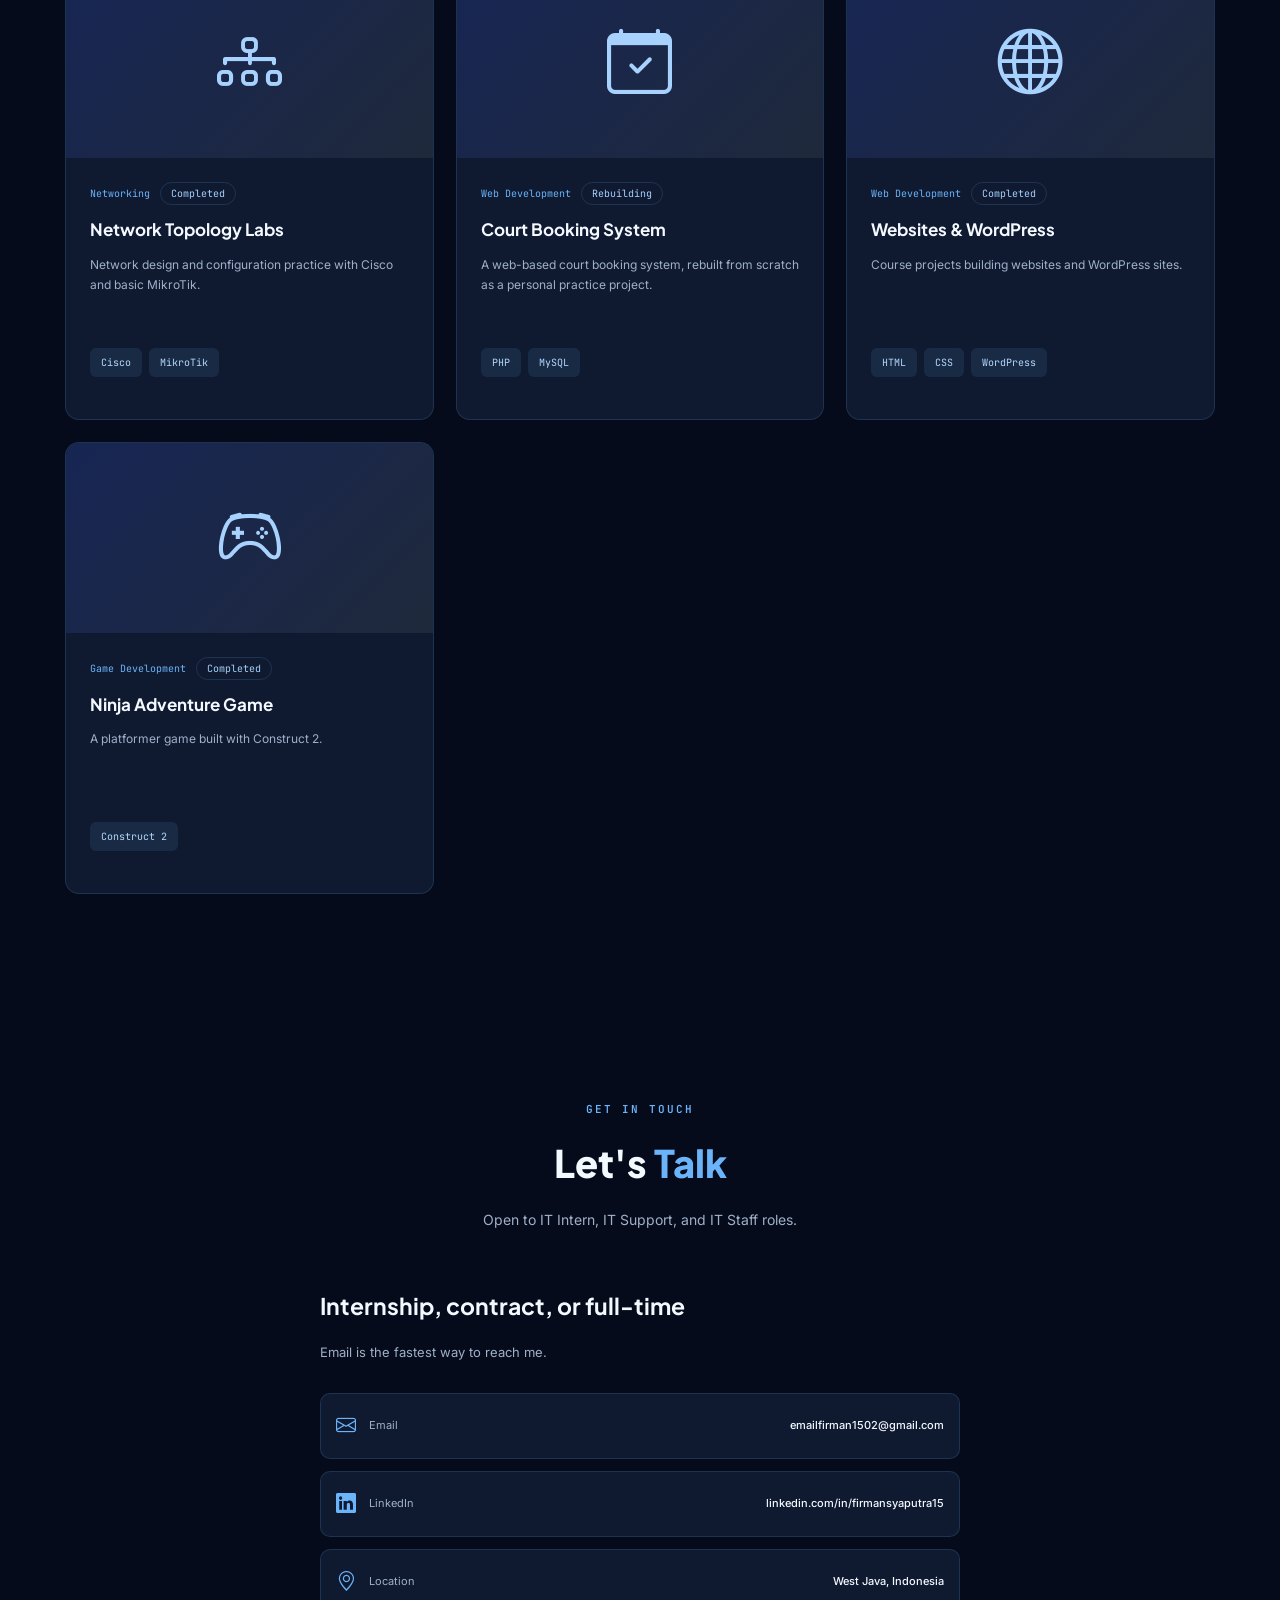
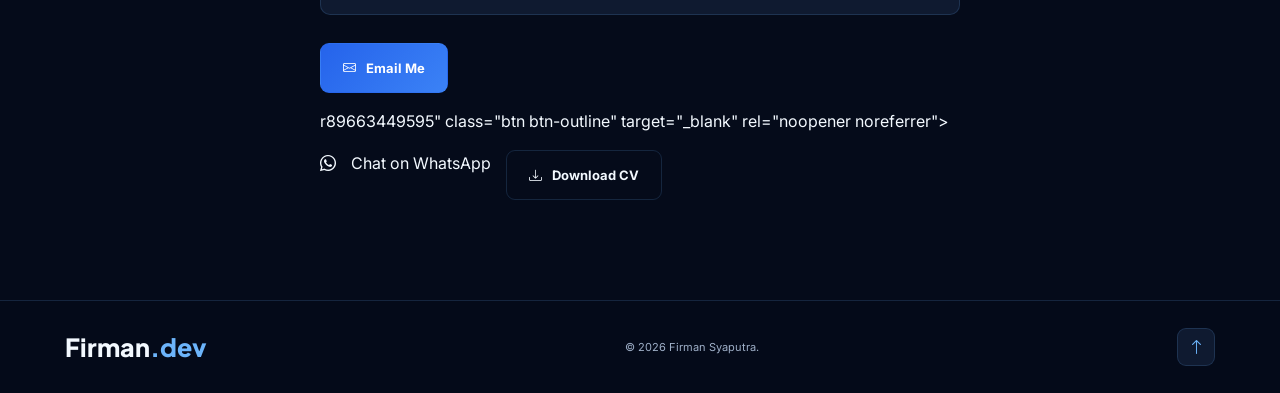
==== commit 238ecf03: "Update portfolio website" ====
--- a/index.html
+++ b/index.html
@@ -300,11 +300,11 @@
                     <article class="project-card" data-category="web mobile">
                         <div class="project-image"><i class="bi bi-book"></i></div>
                         <div class="project-content">
-                            <div class="project-meta"><span class="project-category">Web / Mobile</span><span class="project-status">Rebuilding</span></div>
-                            <h3>Digital Library App</h3>
-                            <p>A two-way library system: a Flutter mobile app for members to borrow books, and a PHP web panel for librarians.</p>
-                            <div class="project-tags"><span>Flutter</span><span>Dart</span><span>PHP</span><span>MySQL</span></div>
-                            <!-- Tambahkan link "View Details" ke halaman detail/repo setelah dokumentasi siap -->
+                            <div class="project-meta"><span class="project-category">Web / Mobile</span><span class="project-status">Completed</span></div>
+                            <h3>Digital Library System</h3>
+                            <p>A library management system with a Flutter mobile app for members and a Laravel web admin backed by a REST API. Members borrow books, request returns, and track fines; librarians approve transactions, manage books and members, and view reports.</p>
+                            <div class="project-tags"><span>Flutter</span><span>Dart</span><span>Laravel</span><span>MySQL</span><span>REST API</span></div>
+                            <a href="https://github.com/fayermennn28/perpustakaan-app" class="project-link" target="_blank" rel="noopener noreferrer">View on GitHub <i class="bi bi-arrow-up-right"></i></a>
                         </div>
                     </article>
                     <article class="project-card" data-category="infrastructure">
@@ -357,7 +357,7 @@
                     </div>
                 </div>
                 <div class="portfolio-panel" id="tab-stack" hidden>
-                    <div class="stack-grid"><div class="stack-tile"><img src="https://cdn.simpleicons.org/linux" alt="" loading="lazy" onerror="this.hidden=true;this.nextElementSibling.hidden=false"><i class="bi bi-terminal" hidden></i><b>Linux</b></div><div class="stack-tile"><img src="https://cdn.simpleicons.org/docker" alt="" loading="lazy" onerror="this.hidden=true;this.nextElementSibling.hidden=false"><i class="bi bi-box-seam" hidden></i><b>Docker</b></div><div class="stack-tile"><img src="https://cdn.simpleicons.org/nginxproxymanager" alt="" loading="lazy" onerror="this.hidden=true;this.nextElementSibling.hidden=false"><i class="bi bi-shield-lock" hidden></i><b>Nginx Proxy Manager</b></div><div class="stack-tile"><img src="https://cdn.simpleicons.org/cloudflare" alt="" loading="lazy" onerror="this.hidden=true;this.nextElementSibling.hidden=false"><i class="bi bi-cloud-arrow-up" hidden></i><b>Cloudflare Tunnel</b></div><div class="stack-tile"><i class="bi bi-camera-video"></i><b>Frigate</b></div><div class="stack-tile"><img src="https://cdn.simpleicons.org/cisco" alt="" loading="lazy" onerror="this.hidden=true;this.nextElementSibling.hidden=false"><i class="bi bi-diagram-3" hidden></i><b>Cisco</b><small>topology</small></div><div class="stack-tile"><img src="https://cdn.simpleicons.org/mikrotik" class="logo-mono" alt="" loading="lazy" onerror="this.hidden=true;this.nextElementSibling.hidden=false"><i class="bi bi-router" hidden></i><b>MikroTik</b><small>basic</small></div><div class="stack-tile"><img src="https://cdn.simpleicons.org/html5" alt="" loading="lazy" onerror="this.hidden=true;this.nextElementSibling.hidden=false"><i class="bi bi-code-slash" hidden></i><b>HTML</b></div><div class="stack-tile"><img src="https://cdn.simpleicons.org/css3" alt="" loading="lazy" onerror="this.hidden=true;this.nextElementSibling.hidden=false"><i class="bi bi-braces" hidden></i><b>CSS</b></div><div class="stack-tile"><img src="https://cdn.simpleicons.org/javascript" alt="" loading="lazy" onerror="this.hidden=true;this.nextElementSibling.hidden=false"><i class="bi bi-braces" hidden></i><b>JavaScript</b></div><div class="stack-tile"><img src="https://cdn.simpleicons.org/php" alt="" loading="lazy" onerror="this.hidden=true;this.nextElementSibling.hidden=false"><i class="bi bi-file-earmark-code" hidden></i><b>PHP</b></div><div class="stack-tile"><img src="https://cdn.simpleicons.org/mysql" alt="" loading="lazy" onerror="this.hidden=true;this.nextElementSibling.hidden=false"><i class="bi bi-database" hidden></i><b>MySQL</b><small>XAMPP</small></div><div class="stack-tile"><img src="https://cdn.simpleicons.org/wordpress" alt="" loading="lazy" onerror="this.hidden=true;this.nextElementSibling.hidden=false"><i class="bi bi-wordpress" hidden></i><b>WordPress</b><small>basic</small></div><div class="stack-tile"><img src="https://cdn.simpleicons.org/flutter" alt="" loading="lazy" onerror="this.hidden=true;this.nextElementSibling.hidden=false"><i class="bi bi-phone" hidden></i><b>Flutter</b></div><div class="stack-tile"><img src="https://cdn.simpleicons.org/dart" alt="" loading="lazy" onerror="this.hidden=true;this.nextElementSibling.hidden=false"><i class="bi bi-lightning-charge" hidden></i><b>Dart</b></div><div class="stack-tile"><img src="https://cdn.simpleicons.org/arduino" alt="" loading="lazy" onerror="this.hidden=true;this.nextElementSibling.hidden=false"><i class="bi bi-cpu" hidden></i><b>Arduino</b><small>IDE</small></div><div class="stack-tile"><i class="bi bi-controller"></i><b>Construct 2</b></div><div class="stack-tile"><img src="https://cdn.simpleicons.org/visualstudiocode" alt="" loading="lazy" onerror="this.hidden=true;this.nextElementSibling.hidden=false"><i class="bi bi-code-square" hidden></i><b>VS Code</b></div><div class="stack-tile"><img src="https://cdn.simpleicons.org/androidstudio" alt="" loading="lazy" onerror="this.hidden=true;this.nextElementSibling.hidden=false"><i class="bi bi-android2" hidden></i><b>Android Studio</b></div><div class="stack-tile"><img src="https://cdn.simpleicons.org/git" alt="" loading="lazy" onerror="this.hidden=true;this.nextElementSibling.hidden=false"><i class="bi bi-git" hidden></i><b>Git</b></div><div class="stack-tile"><img src="https://cdn.simpleicons.org/github" class="logo-mono" alt="" loading="lazy" onerror="this.hidden=true;this.nextElementSibling.hidden=false"><i class="bi bi-github" hidden></i><b>GitHub</b></div></div>
+                    <div class="stack-grid"><div class="stack-tile"><img src="https://cdn.simpleicons.org/linux" alt="" loading="lazy" onerror="this.hidden=true;this.nextElementSibling.hidden=false"><i class="bi bi-terminal" hidden></i><b>Linux</b></div><div class="stack-tile"><img src="https://cdn.simpleicons.org/docker" alt="" loading="lazy" onerror="this.hidden=true;this.nextElementSibling.hidden=false"><i class="bi bi-box-seam" hidden></i><b>Docker</b></div><div class="stack-tile"><img src="https://cdn.simpleicons.org/nginxproxymanager" alt="" loading="lazy" onerror="this.hidden=true;this.nextElementSibling.hidden=false"><i class="bi bi-shield-lock" hidden></i><b>Nginx Proxy Manager</b></div><div class="stack-tile"><img src="https://cdn.simpleicons.org/cloudflare" alt="" loading="lazy" onerror="this.hidden=true;this.nextElementSibling.hidden=false"><i class="bi bi-cloud-arrow-up" hidden></i><b>Cloudflare Tunnel</b></div><div class="stack-tile"><i class="bi bi-camera-video"></i><b>Frigate</b></div><div class="stack-tile"><img src="https://cdn.simpleicons.org/cisco" alt="" loading="lazy" onerror="this.hidden=true;this.nextElementSibling.hidden=false"><i class="bi bi-diagram-3" hidden></i><b>Cisco</b><small>topology</small></div><div class="stack-tile"><img src="https://cdn.simpleicons.org/mikrotik" class="logo-mono" alt="" loading="lazy" onerror="this.hidden=true;this.nextElementSibling.hidden=false"><i class="bi bi-router" hidden></i><b>MikroTik</b><small>basic</small></div><div class="stack-tile"><img src="https://cdn.simpleicons.org/html5" alt="" loading="lazy" onerror="this.hidden=true;this.nextElementSibling.hidden=false"><i class="bi bi-code-slash" hidden></i><b>HTML</b></div><div class="stack-tile"><img src="https://cdn.simpleicons.org/css3" alt="" loading="lazy" onerror="this.hidden=true;this.nextElementSibling.hidden=false"><i class="bi bi-braces" hidden></i><b>CSS</b></div><div class="stack-tile"><img src="https://cdn.simpleicons.org/javascript" alt="" loading="lazy" onerror="this.hidden=true;this.nextElementSibling.hidden=false"><i class="bi bi-braces" hidden></i><b>JavaScript</b></div><div class="stack-tile"><img src="https://cdn.simpleicons.org/php" alt="" loading="lazy" onerror="this.hidden=true;this.nextElementSibling.hidden=false"><i class="bi bi-file-earmark-code" hidden></i><b>PHP</b></div><div class="stack-tile"><img src="https://cdn.simpleicons.org/laravel" alt="" loading="lazy" onerror="this.hidden=true;this.nextElementSibling.hidden=false"><i class="bi bi-layers" hidden></i><b>Laravel</b><small>first project</small></div><div class="stack-tile"><img src="https://cdn.simpleicons.org/mysql" alt="" loading="lazy" onerror="this.hidden=true;this.nextElementSibling.hidden=false"><i class="bi bi-database" hidden></i><b>MySQL</b><small>XAMPP</small></div><div class="stack-tile"><img src="https://cdn.simpleicons.org/wordpress" alt="" loading="lazy" onerror="this.hidden=true;this.nextElementSibling.hidden=false"><i class="bi bi-wordpress" hidden></i><b>WordPress</b><small>basic</small></div><div class="stack-tile"><img src="https://cdn.simpleicons.org/flutter" alt="" loading="lazy" onerror="this.hidden=true;this.nextElementSibling.hidden=false"><i class="bi bi-phone" hidden></i><b>Flutter</b></div><div class="stack-tile"><img src="https://cdn.simpleicons.org/dart" alt="" loading="lazy" onerror="this.hidden=true;this.nextElementSibling.hidden=false"><i class="bi bi-lightning-charge" hidden></i><b>Dart</b></div><div class="stack-tile"><img src="https://cdn.simpleicons.org/arduino" alt="" loading="lazy" onerror="this.hidden=true;this.nextElementSibling.hidden=false"><i class="bi bi-cpu" hidden></i><b>Arduino</b><small>IDE</small></div><div class="stack-tile"><i class="bi bi-controller"></i><b>Construct 2</b></div><div class="stack-tile"><img src="https://cdn.simpleicons.org/visualstudiocode" alt="" loading="lazy" onerror="this.hidden=true;this.nextElementSibling.hidden=false"><i class="bi bi-code-square" hidden></i><b>VS Code</b></div><div class="stack-tile"><img src="https://cdn.simpleicons.org/androidstudio" alt="" loading="lazy" onerror="this.hidden=true;this.nextElementSibling.hidden=false"><i class="bi bi-android2" hidden></i><b>Android Studio</b></div><div class="stack-tile"><img src="https://cdn.simpleicons.org/git" alt="" loading="lazy" onerror="this.hidden=true;this.nextElementSibling.hidden=false"><i class="bi bi-git" hidden></i><b>Git</b></div><div class="stack-tile"><img src="https://cdn.simpleicons.org/github" class="logo-mono" alt="" loading="lazy" onerror="this.hidden=true;this.nextElementSibling.hidden=false"><i class="bi bi-github" hidden></i><b>GitHub</b></div></div>
                 </div>
             </div>
         </section>
@@ -384,7 +384,7 @@
                         <div class="contact-item"><i class="bi bi-geo-alt"></i><span>Location</span><strong>West Java, Indonesia</strong></div>
                         <div class="contact-actions">
                             <a href="mailto:emailfirman1502@gmail.com" class="btn btn-primary"><i class="bi bi-envelope"></i> Email Me</a>
-                            <a href="https://wa.me/6289663449595" class="btn btn-outline" target="_blank" rel="noopener noreferrer"><i class="bi bi-whatsapp"></i> Chat on WhatsApp</a>
+                            r89663449595" class="btn btn-outline" target="_blank" rel="noopener noreferrer"><i class="bi bi-whatsapp"></i> Chat on WhatsApp</a>
                             <a href="assets/Firman-Syaputra-CV.pdf" class="btn btn-outline" download><i class="bi bi-download"></i> Download CV</a>
                         </div>
                     </div>
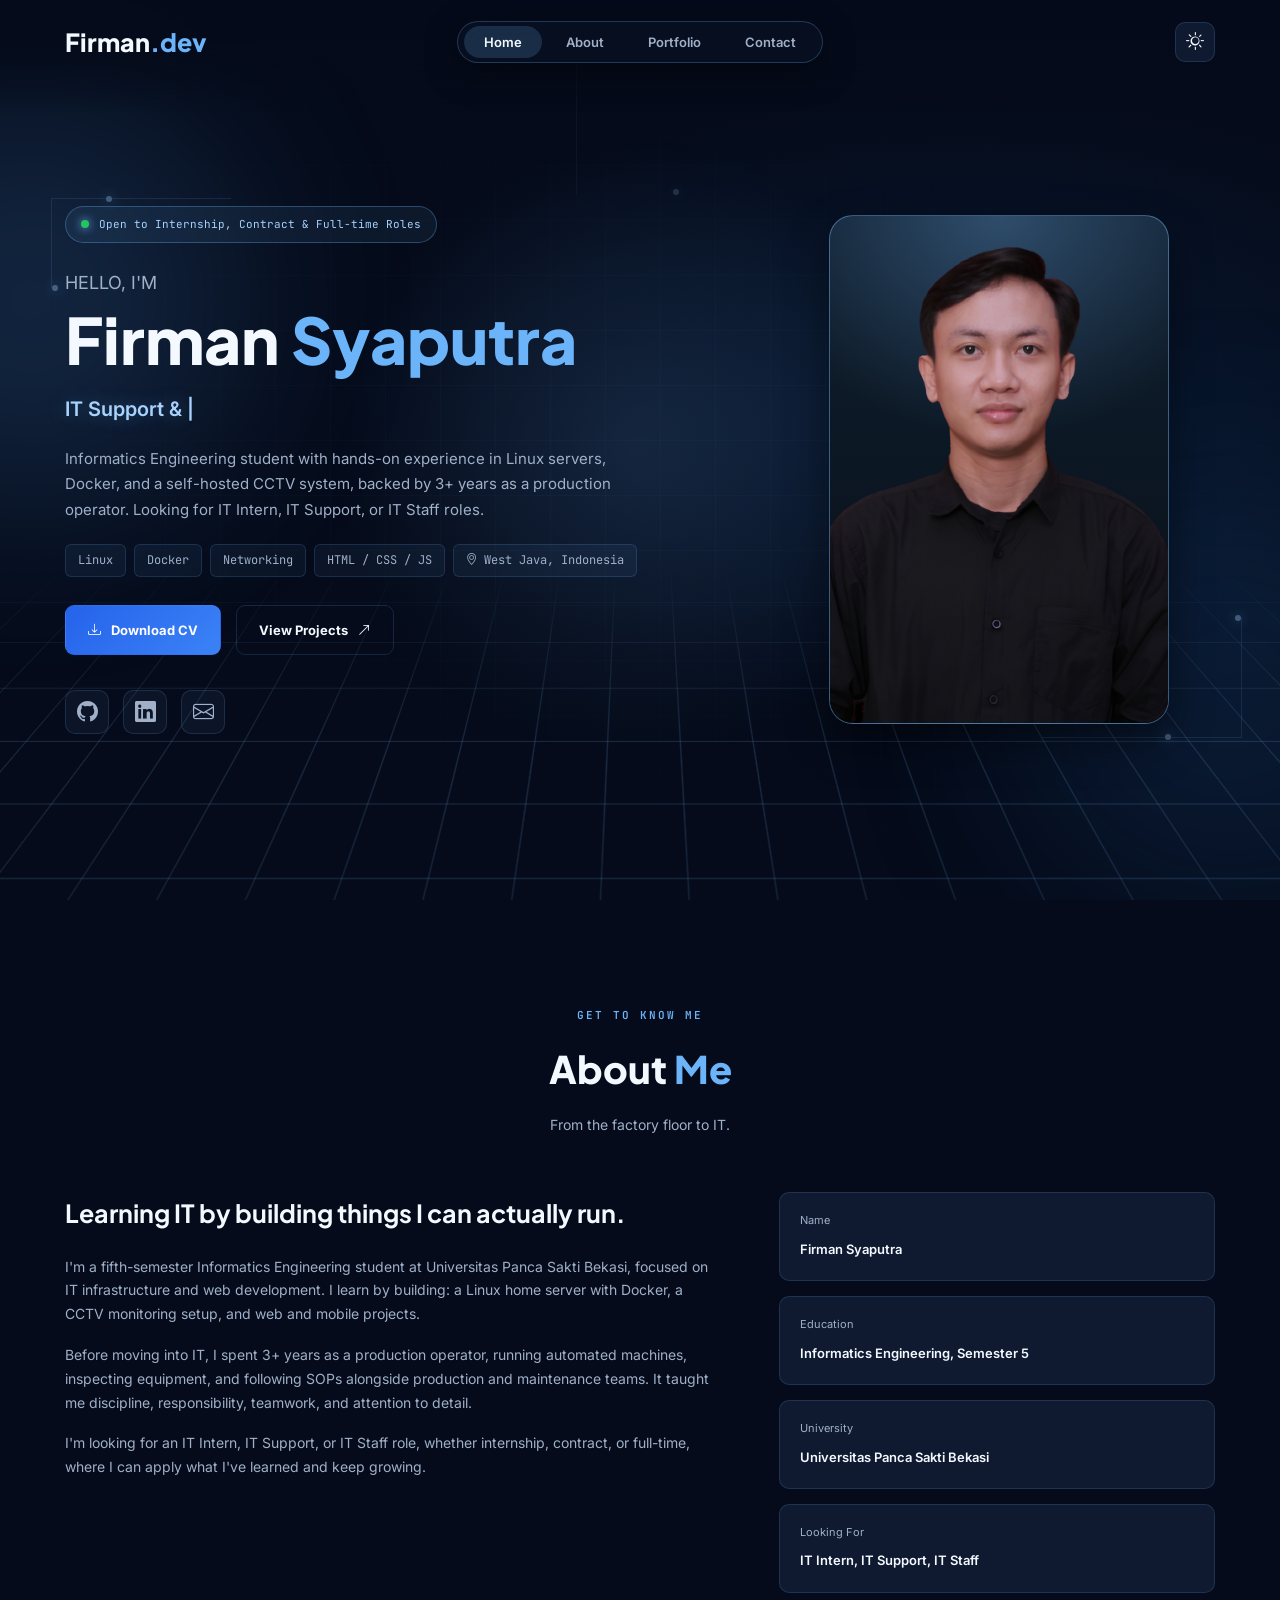
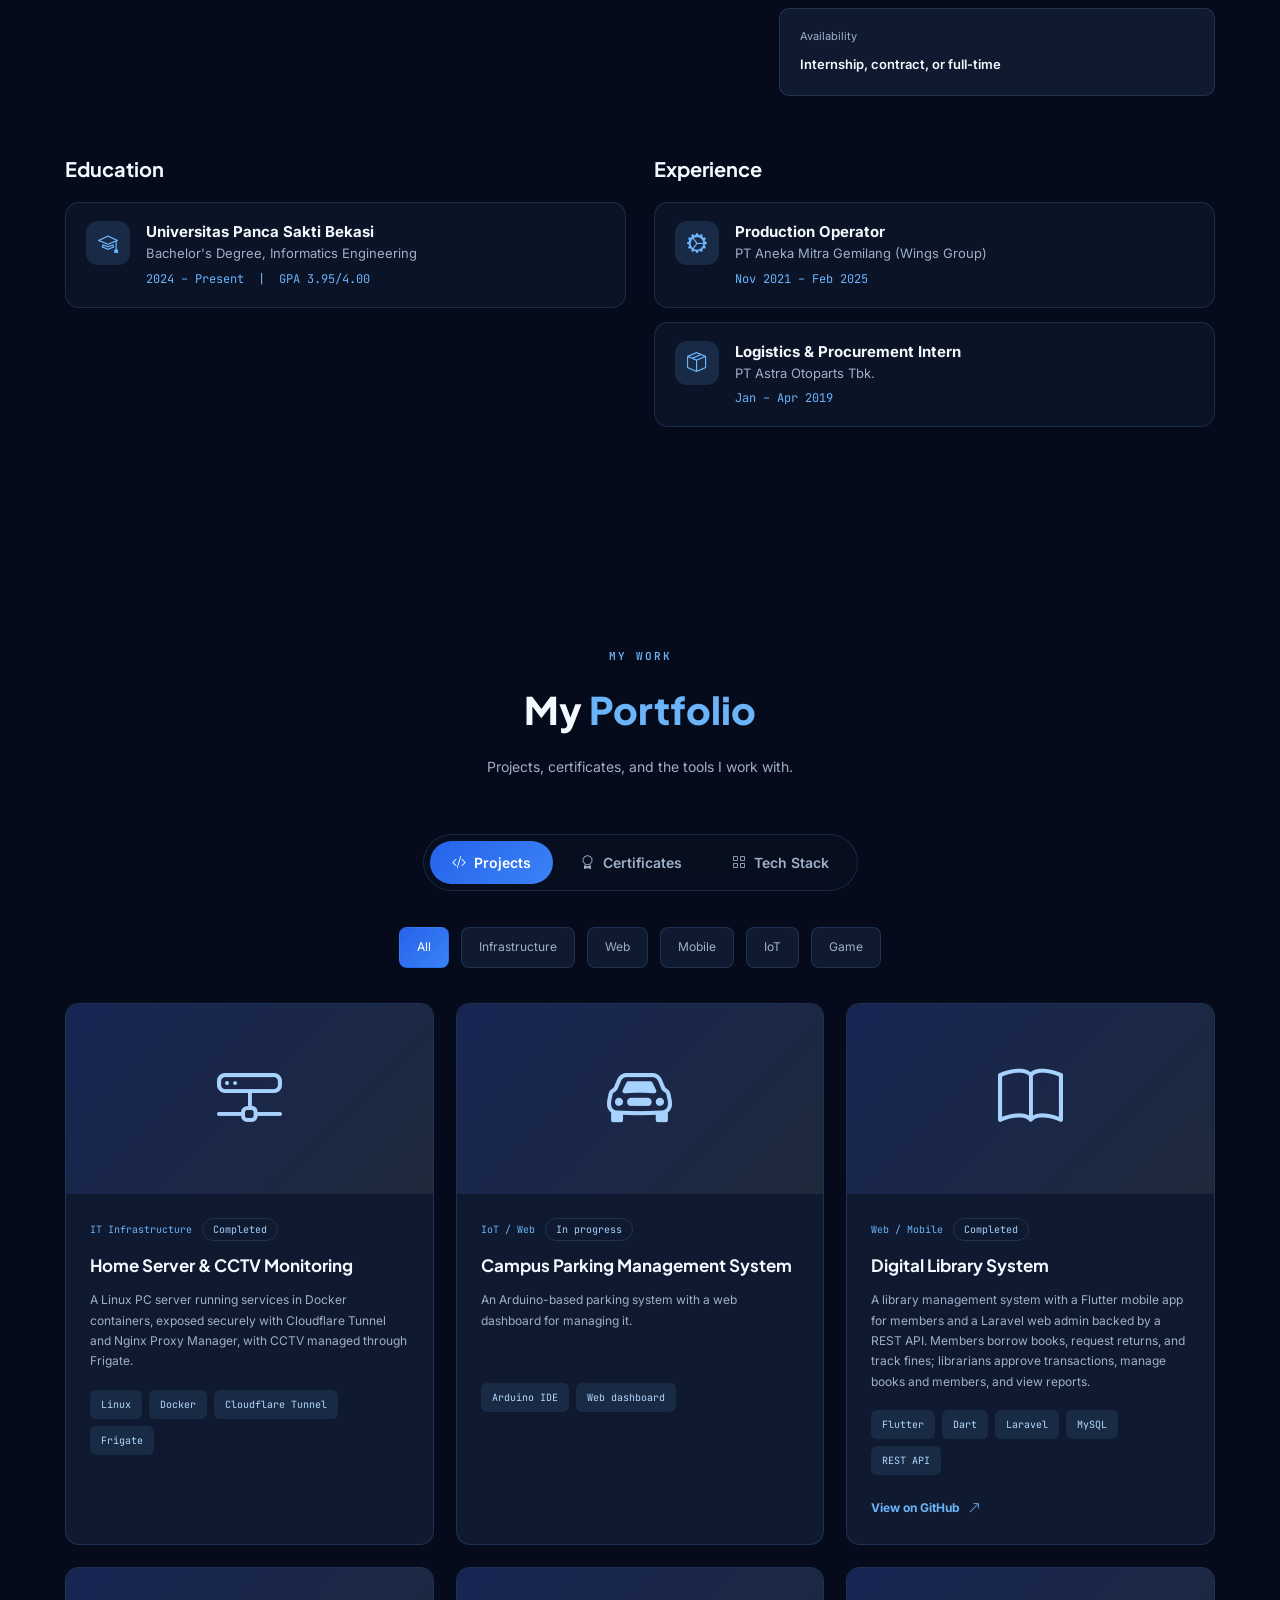
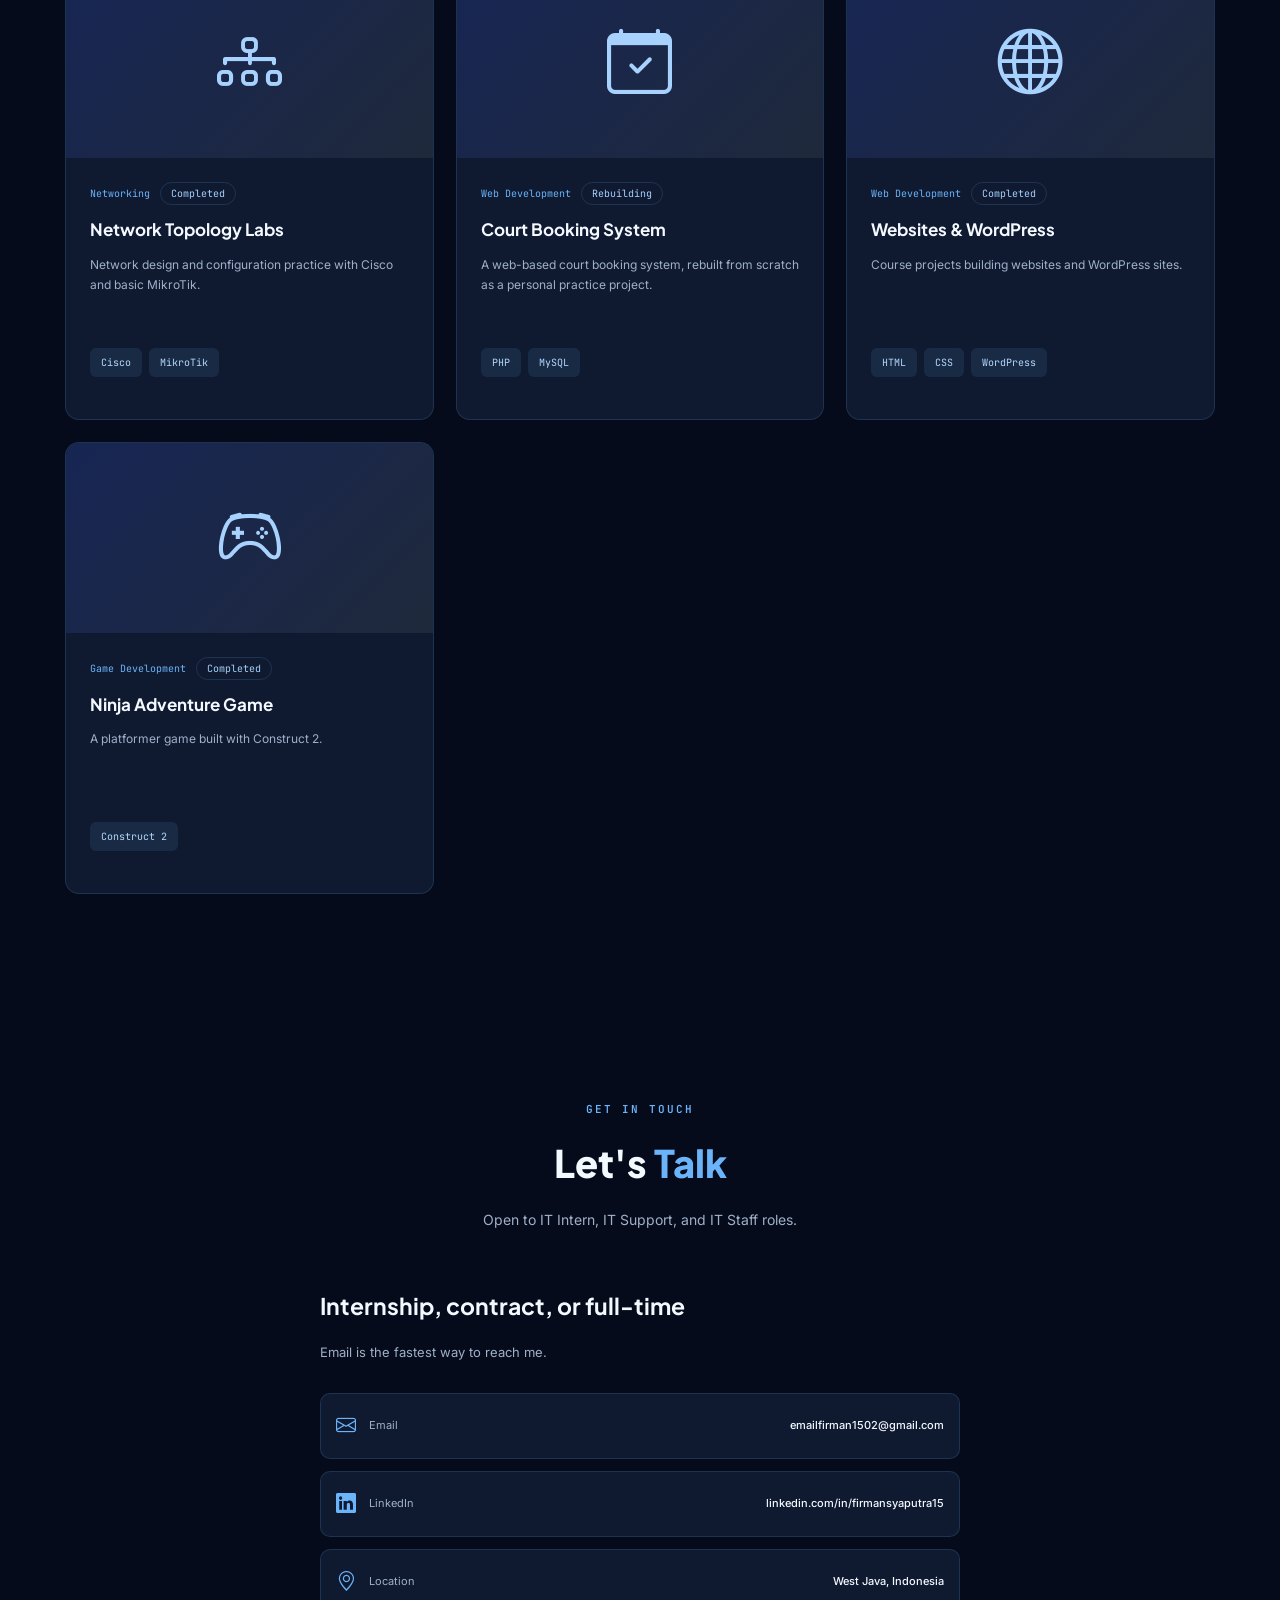
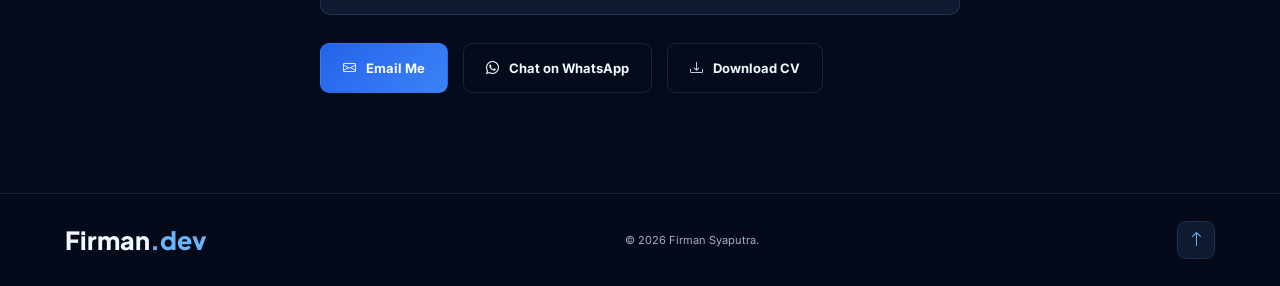
==== commit 42fa45f5: "Update portfolio website" ====
--- a/index.html
+++ b/index.html
@@ -384,7 +384,7 @@
                         <div class="contact-item"><i class="bi bi-geo-alt"></i><span>Location</span><strong>West Java, Indonesia</strong></div>
                         <div class="contact-actions">
                             <a href="mailto:emailfirman1502@gmail.com" class="btn btn-primary"><i class="bi bi-envelope"></i> Email Me</a>
-                            r89663449595" class="btn btn-outline" target="_blank" rel="noopener noreferrer"><i class="bi bi-whatsapp"></i> Chat on WhatsApp</a>
+                            <a href="https://wa.me/6289663449595" class="btn btn-outline" target="_blank" rel="noopener noreferrer"><i class="bi bi-whatsapp"></i> Chat on WhatsApp</a>
                             <a href="assets/Firman-Syaputra-CV.pdf" class="btn btn-outline" download><i class="bi bi-download"></i> Download CV</a>
                         </div>
                     </div>
